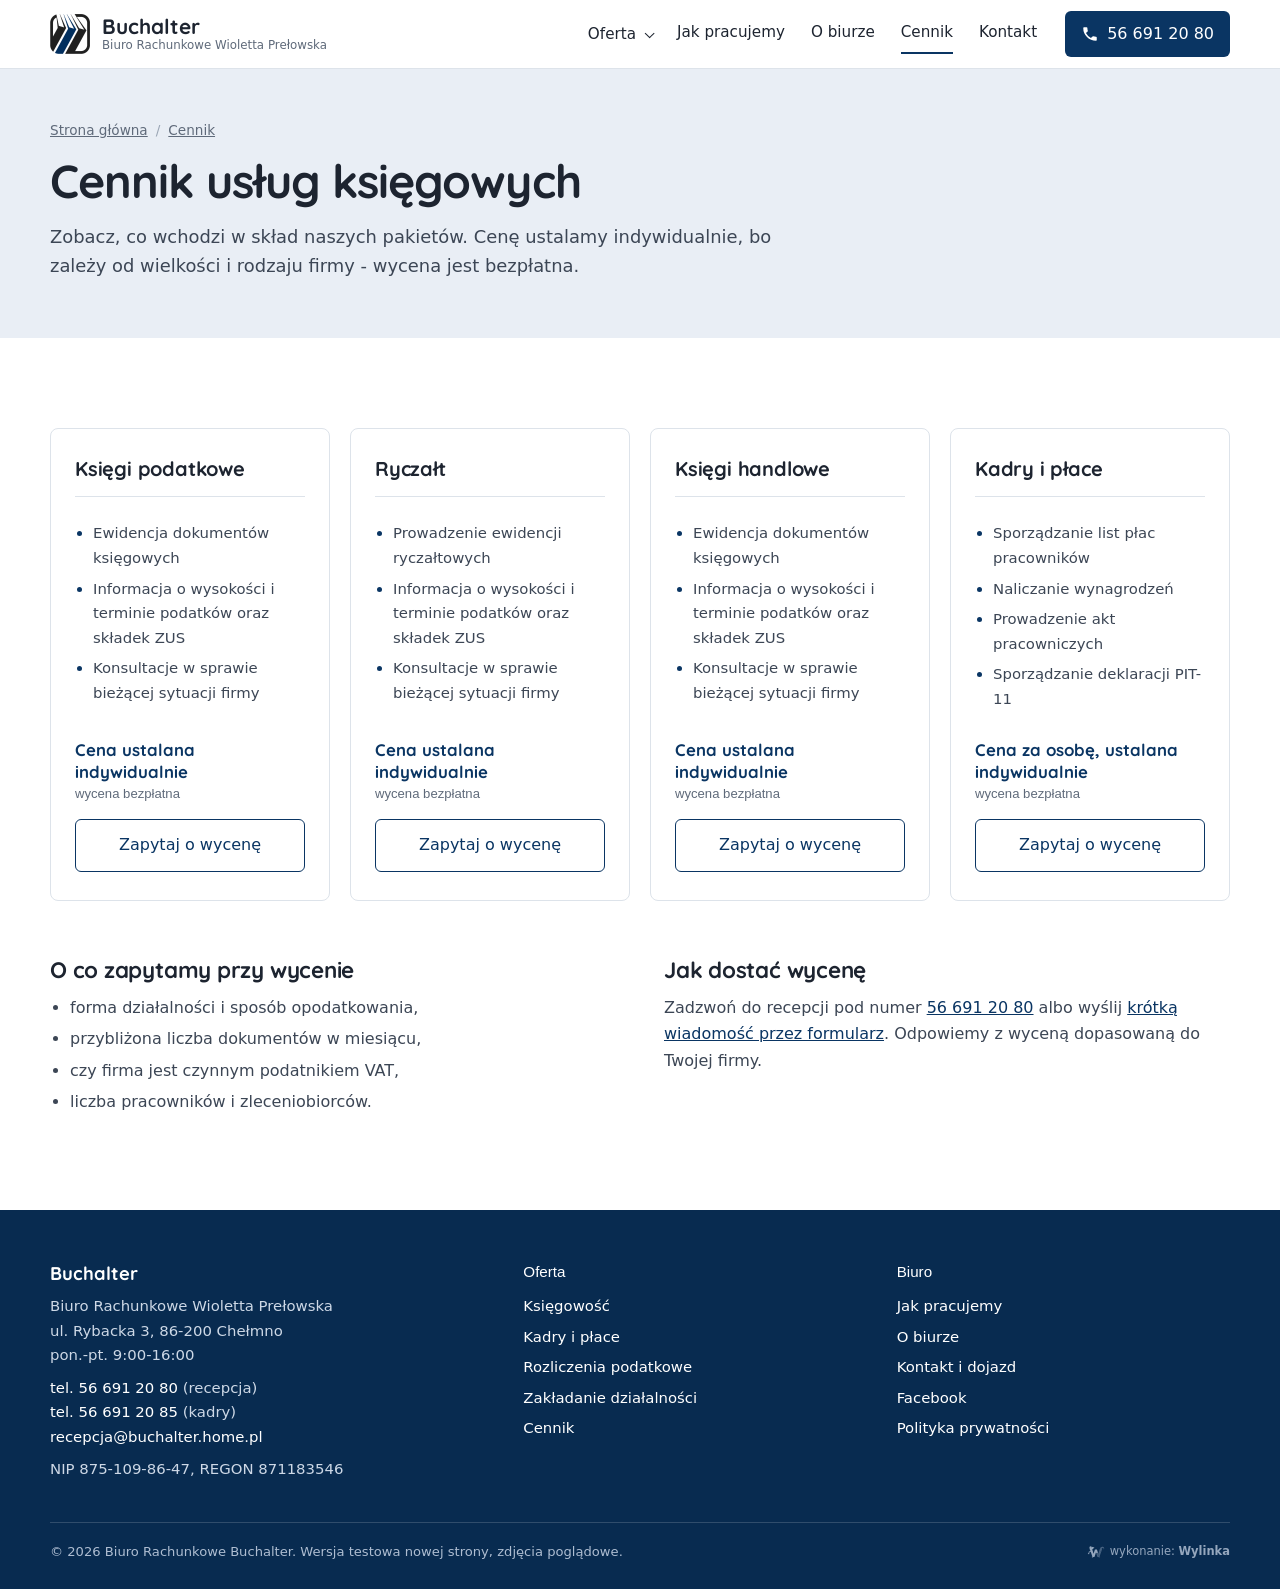
==== cennik/index.html @ 1e2aac25 "Wersja testowa strony Buchalter: 11 podstron, SEO lokalne, formularz-makieta, znak Wylinka; wizualiz" ====
<!doctype html>
<html lang="pl">
<head>
<meta charset="utf-8">
<meta name="viewport" content="width=device-width, initial-scale=1, viewport-fit=cover">
<meta name="robots" content="noindex, nofollow">
<title>Cennik biura rachunkowego Chełmno - pakiety | Buchalter</title>
<meta name="description" content="Cennik pakietów Biura Rachunkowego Buchalter w Chełmnie: księgi podatkowe, ryczałt, księgi handlowe, kadry i płace. Bezpłatna wycena: tel. 56 691 20 80.">
<link rel="canonical" href="https://buchalter.cloud/cennik/">
<meta name="theme-color" content="#0a3563">
<meta property="og:type" content="website">
<meta property="og:locale" content="pl_PL">
<meta property="og:site_name" content="Biuro Rachunkowe Buchalter">
<meta property="og:title" content="Cennik biura rachunkowego Chełmno - pakiety | Buchalter">
<meta property="og:description" content="Cennik pakietów Biura Rachunkowego Buchalter w Chełmnie: księgi podatkowe, ryczałt, księgi handlowe, kadry i płace. Bezpłatna wycena: tel. 56 691 20 80.">
<meta property="og:url" content="https://buchalter.cloud/cennik/">
<meta property="og:image" content="https://buchalter.cloud/assets/img/og-buchalter.jpg">
<meta name="geo.region" content="PL-KP">
<meta name="geo.placename" content="Chełmno">
<link rel="icon" href="../assets/img/favicon.png">
<link rel="preload" as="font" type="font/woff2" href="../assets/fonts/quicksand.woff2" crossorigin>
<link rel="preload" as="font" type="font/woff2" href="../assets/fonts/poppins-400.woff2" crossorigin>
<link rel="stylesheet" href="../assets/css/style.css?v=1">
<script type="application/ld+json">{"@context":"https://schema.org","@type":"BreadcrumbList","itemListElement":[{"@type":"ListItem","position":1,"name":"Strona główna","item":"https://buchalter.cloud/"},{"@type":"ListItem","position":2,"name":"Cennik","item":"https://buchalter.cloud/cennik/"}]}</script>
</head>
<body>
<a class="skip" href="#tresc">Przejdź do treści</a>
<header class="top">
  <div class="wrap top-in">
    <a class="marka" href="../" aria-label="Buchalter - strona główna">
      <img src="../assets/img/logo.png" alt="" width="40" height="40">
      <span><b>Buchalter</b><small>Biuro Rachunkowe Wioletta Prełowska</small></span>
    </a>
    <nav class="menu" id="menu" aria-label="Menu główne"><div class="menu-grupa"><a href="../oferta/">Oferta</a><div class="podmenu"><a href="../oferta/ksiegowosc/">Księgowość</a><a href="../oferta/kadry-i-place/">Kadry i płace</a><a href="../oferta/podatki/">Rozliczenia podatkowe</a><a href="../oferta/zakladanie-dzialalnosci/">Zakładanie działalności</a></div></div><a href="../jak-pracujemy/">Jak pracujemy</a><a href="../o-biurze/">O biurze</a><a href="../cennik/" aria-current="page">Cennik</a><a href="../kontakt/">Kontakt</a><a class="menu-wycena" href="../kontakt/#formularz">Bezpłatna wycena</a></nav>
    <a class="tel-top" href="tel:+48566912080" aria-label="Zadzwoń do biura: 56 691 20 80"><svg viewBox="0 0 24 24" aria-hidden="true"><path d="M6.6 10.8a15.1 15.1 0 0 0 6.6 6.6l2.2-2.2a1 1 0 0 1 1-.25 11.4 11.4 0 0 0 3.6.57 1 1 0 0 1 1 1V20a1 1 0 0 1-1 1A17 17 0 0 1 3 4a1 1 0 0 1 1-1h3.5a1 1 0 0 1 1 1c0 1.25.2 2.45.57 3.57a1 1 0 0 1-.25 1z"/></svg><span>56 691 20 80</span></a>
    <button class="burger" id="burger" type="button" aria-label="Otwórz menu" aria-expanded="false" aria-controls="menu"><span></span><span></span><span></span></button>
  </div>
</header>
<main id="tresc">
<section class="glowa-strony">
  <div class="wrap">
    <nav class="okruszki" aria-label="Jesteś tutaj"><ol><li><a href="../">Strona główna</a></li><li><a href="../cennik/" aria-current="page">Cennik</a></li></ol></nav>
    <h1>Cennik usług księgowych</h1>
    <p class="lead">Zobacz, co wchodzi w skład naszych pakietów. Cenę ustalamy indywidualnie, bo zależy od wielkości i rodzaju firmy - wycena jest bezpłatna.</p>
  </div>
</section>
<section>
  <div class="wrap">
    <div class="pakiety">
      <article class="pakiet">
  <h2>Księgi podatkowe</h2>
  <ul><li>Ewidencja dokumentów księgowych</li><li>Informacja o wysokości i terminie podatków oraz składek ZUS</li><li>Konsultacje w sprawie bieżącej sytuacji firmy</li></ul>
  <p class="cena">Cena ustalana indywidualnie<small>wycena bezpłatna</small></p>
  <a class="btn-out" href="../kontakt/?temat=Księgi podatkowe#formularz">Zapytaj o wycenę</a>
</article>
      <article class="pakiet">
  <h2>Ryczałt</h2>
  <ul><li>Prowadzenie ewidencji ryczałtowych</li><li>Informacja o wysokości i terminie podatków oraz składek ZUS</li><li>Konsultacje w sprawie bieżącej sytuacji firmy</li></ul>
  <p class="cena">Cena ustalana indywidualnie<small>wycena bezpłatna</small></p>
  <a class="btn-out" href="../kontakt/?temat=Ryczałt#formularz">Zapytaj o wycenę</a>
</article>
      <article class="pakiet">
  <h2>Księgi handlowe</h2>
  <ul><li>Ewidencja dokumentów księgowych</li><li>Informacja o wysokości i terminie podatków oraz składek ZUS</li><li>Konsultacje w sprawie bieżącej sytuacji firmy</li></ul>
  <p class="cena">Cena ustalana indywidualnie<small>wycena bezpłatna</small></p>
  <a class="btn-out" href="../kontakt/?temat=Księgi handlowe#formularz">Zapytaj o wycenę</a>
</article>
      <article class="pakiet">
  <h2>Kadry i płace</h2>
  <ul><li>Sporządzanie list płac pracowników</li><li>Naliczanie wynagrodzeń</li><li>Prowadzenie akt pracowniczych</li><li>Sporządzanie deklaracji PIT-11</li></ul>
  <p class="cena">Cena za osobę, ustalana indywidualnie<small>wycena bezpłatna</small></p>
  <a class="btn-out" href="../kontakt/?temat=Kadry i płace#formularz">Zapytaj o wycenę</a>
</article>
    </div>
    <div class="pod-cennikiem">
      <div>
        <h2>O co zapytamy przy wycenie</h2>
        <ul>
          <li>forma działalności i sposób opodatkowania,</li>
          <li>przybliżona liczba dokumentów w miesiącu,</li>
          <li>czy firma jest czynnym podatnikiem VAT,</li>
          <li>liczba pracowników i zleceniobiorców.</li>
        </ul>
      </div>
      <div>
        <h2>Jak dostać wycenę</h2>
        <p>Zadzwoń do recepcji pod numer <a href="tel:+48566912080">56 691 20 80</a> albo wyślij <a href="../kontakt/#formularz">krótką wiadomość przez formularz</a>. Odpowiemy z wyceną dopasowaną do Twojej firmy.</p>
      </div>
    </div>
  </div>
</section>
</main>
<footer class="stopka">
  <div class="wrap stopka-in">
    <div>
      <b class="firma">Buchalter</b>
      <p>Biuro Rachunkowe Wioletta Prełowska<br>ul. Rybacka 3, 86-200 Chełmno<br>pon.-pt. 9:00-16:00</p>
      <p><a href="tel:+48566912080">tel. 56 691 20 80</a> (recepcja)<br><a href="tel:+48566912085">tel. 56 691 20 85</a> (kadry)<br><a href="mailto:recepcja@buchalter.home.pl">recepcja@buchalter.home.pl</a></p>
      <p>NIP 875-109-86-47, REGON 871183546</p>
    </div>
    <div>
      <h2>Oferta</h2>
      <ul><li><a href="../oferta/ksiegowosc/">Księgowość</a></li><li><a href="../oferta/kadry-i-place/">Kadry i płace</a></li><li><a href="../oferta/podatki/">Rozliczenia podatkowe</a></li><li><a href="../oferta/zakladanie-dzialalnosci/">Zakładanie działalności</a></li><li><a href="../cennik/">Cennik</a></li></ul>
    </div>
    <div>
      <h2>Biuro</h2>
      <ul><li><a href="../jak-pracujemy/">Jak pracujemy</a></li><li><a href="../o-biurze/">O biurze</a></li><li><a href="../kontakt/">Kontakt i dojazd</a></li><li><a href="https://www.facebook.com/profile.php?id=100063471177071" rel="noopener" target="_blank">Facebook</a></li><li><a href="../polityka-prywatnosci/">Polityka prywatności</a></li></ul>
    </div>
  </div>
  <div class="wrap stopka-dol">
    <span>&copy; 2026 Biuro Rachunkowe Buchalter. Wersja testowa nowej strony, zdjęcia poglądowe.</span>
    <a class="wylinka-badge" href="https://wylinka.pl/?utm_source=buchalter.cloud&amp;utm_medium=stopka&amp;utm_campaign=wykonanie" rel="noopener" title="Strona wykonana przez Wylinka"><svg viewBox="0 0 64 64" aria-hidden="true" focusable="false" fill="currentColor"><path d="M9.8 22.8l-1.2-7.9 2.2-3.7 15.5 4.6-.5 1.5-7.2 5.5 4.7 15.6 5-15.6 7 0 4.1 12.7-4.2-.9-2.6 1.8-.8-2.2-5.3 15.6-4.3 0 .4 .2-2.1 2.8-1.3-1.1 1.1-1.4-3.1 .2-.1-1.7 2.2-.1-5.7-16.5-4.8 .6-.8 3.1 0 .5-.3 .5 .8 2.2-1.6 .5-.4-1.3-.8 1.6-1.5-.8 .8-1.6-1.4 .6-.6-1.6 2.3-.8 .2-.4 1.3-4.8 5.9-.8-2.4-6.9zM15.2 13.7l-.1-.4-.4 .8-.1 .8 .1 1 .1 .4 .3 .7 .3-.9 .1-.7 0-.8z"/><path class="wy-pod" d="M37.1 49.8l-4.5-13.3 2.6-1.8 4.2 .9 .9 2.8 3-9.7 0-.5 .1-.8 3.2-8.4 .5-1 .6-1 .9-1.1 1.3-1 1.1-.7 1.4-.5 1.4-.3 .7 0 .9 0 1.2 .3 1.4 .6 .8 .5 .7 .7 .6 .7 .5 .9 .3 .9 .1 .9 0 .8-.2 .9-.5 .9-.5 .6-.7 .5-.7 .3-.1-.1 0-.1 .5-.5 .3-.7 .2-.5 0-.6-.1-.6-.3-.7-.4-.5-.4-.4-.5-.3-.6-.3-.7 0-.7 .1-.6 .1-.5 .4-.5 .5-.3 .5-.2 .7-.1 1.5-1.4 5.1-.8 3.3-.3 .7-.5 .7-6 17.5 1.9 .1-.1 1.7-3.1-.2 1.1 1.4-1.3 1.1-2.1-2.8 .4-.2z"/><path class="wy-old" d="M40.8 50l.4-.2-4.1 0-4.2-12.5 2.5-1.7 4.3 .9 .6 1.9 .6-1.6 0-.3 2.4-7.8 0-.5 .1-.8 3.2-8.4 .4-.8 .6-.9 .9-1.2 .9-.9 1.3-.8 1.4-.6 1.2-.3 1.4-.1 1.3 .1 .6 .2 .8 .3 1.1 .6 .9 .7 .7 .9 .5 .9 .3 .9 .1 1.1-.1 .9-.3 .9-.4 .7-.6 .7-.6 .4-.6 .2-.1-.1 0-.1 .5-.5 .3-.7 .2-.5 0-.5-.1-.6-.2-.6-.3-.5-.4-.5-.5-.3-.6-.3-.7-.1-.6 0-.6 .1-.6 .3-.6 .5-.3 .4-.2 .5-.1 .5-.1 1.5-1.4 5.1-.8 3.3-.3 .7-.5 .7-6 17.5 1.9 .1-.1 1.7-3.1-.2 1.1 1.4-1.3 1.1zM49.6 17.1l.6 1.7-1.5 1.9 .4 .4 1.8-2.1-.7-2.1zM48.1 28.3l.5 1.8-1.7 1.8 .4 .4 1.9-2-.6-2.2zM37.9 41.7l1.7-1.5-.4-.4-1.7 1.4zM42.6 38.7l-1.5 2.8 1.1 2-1.3 2.6 .5 .2 1.5-2.8-1.1-2 1.4-2.5z"/></svg><span>wykonanie: <b>Wylinka</b></span></a>
  </div>
</footer>
<div class="mob" id="mob" aria-hidden="true">
  <a class="mob-tel" href="tel:+48566912080" tabindex="-1">Zadzwoń</a>
  <a class="mob-cta" href="../kontakt/#formularz" tabindex="-1">Bezpłatna wycena</a>
</div>
<script src="../assets/js/site.js?v=1" defer></script>
</body>
</html>
---- assets/css/style.css ----
/* Buchalter - Biuro Rachunkowe Wioletta Prełowska, Chełmno. Wersja testowa strony. */
@font-face{font-family:Poppins;font-style:normal;font-weight:400;font-display:swap;src:url(../fonts/poppins-400-ext.woff2) format("woff2");unicode-range:U+0100-02BA,U+02BD-02C5,U+02C7-02CC,U+02CE-02D7,U+02DD-02FF,U+0304,U+0308,U+0329,U+1D00-1DBF,U+1E00-1E9F,U+1EF2-1EFF,U+2020,U+20A0-20AB,U+20AD-20C4,U+2113,U+2C60-2C7F,U+A720-A7FF}
@font-face{font-family:Poppins;font-style:normal;font-weight:400;font-display:swap;src:url(../fonts/poppins-400.woff2) format("woff2");unicode-range:U+0000-00FF,U+0131,U+0152-0153,U+02BB-02BC,U+02C6,U+02DA,U+02DC,U+0304,U+0308,U+0329,U+2000-206F,U+20AC,U+2122,U+2191,U+2193,U+2212,U+2215,U+FEFF,U+FFFD}
@font-face{font-family:Poppins;font-style:normal;font-weight:500;font-display:swap;src:url(../fonts/poppins-500-ext.woff2) format("woff2");unicode-range:U+0100-02BA,U+02BD-02C5,U+02C7-02CC,U+02CE-02D7,U+02DD-02FF,U+0304,U+0308,U+0329,U+1D00-1DBF,U+1E00-1E9F,U+1EF2-1EFF,U+2020,U+20A0-20AB,U+20AD-20C4,U+2113,U+2C60-2C7F,U+A720-A7FF}
@font-face{font-family:Poppins;font-style:normal;font-weight:500;font-display:swap;src:url(../fonts/poppins-500.woff2) format("woff2");unicode-range:U+0000-00FF,U+0131,U+0152-0153,U+02BB-02BC,U+02C6,U+02DA,U+02DC,U+0304,U+0308,U+0329,U+2000-206F,U+20AC,U+2122,U+2191,U+2193,U+2212,U+2215,U+FEFF,U+FFFD}
@font-face{font-family:Quicksand;font-style:normal;font-weight:600 700;font-display:swap;src:url(../fonts/quicksand-ext.woff2) format("woff2");unicode-range:U+0100-02BA,U+02BD-02C5,U+02C7-02CC,U+02CE-02D7,U+02DD-02FF,U+0304,U+0308,U+0329,U+1D00-1DBF,U+1E00-1E9F,U+1EF2-1EFF,U+2020,U+20A0-20AB,U+20AD-20C4,U+2113,U+2C60-2C7F,U+A720-A7FF}
@font-face{font-family:Quicksand;font-style:normal;font-weight:600 700;font-display:swap;src:url(../fonts/quicksand.woff2) format("woff2");unicode-range:U+0000-00FF,U+0131,U+0152-0153,U+02BB-02BC,U+02C6,U+02DA,U+02DC,U+0304,U+0308,U+0329,U+2000-206F,U+20AC,U+2122,U+2191,U+2193,U+2212,U+2215,U+FEFF,U+FFFD}

:root{
  --navy:#0a3563;
  --navy-2:#0d4483;
  --ink:#1d2430;
  --txt:#3c4655;
  --mut:#5f6a7a;
  --bg:#ffffff;
  --tlo:#f3f5f8;
  --tlo-n:#e9eef5;
  --linia:#dde3ea;
  --hdr:68px;
}
*{box-sizing:border-box}
html{scroll-behavior:smooth;scroll-padding-top:calc(var(--hdr) + 12px);-webkit-text-size-adjust:100%}
body{margin:0;background:var(--bg);color:var(--txt);font:400 1rem/1.65 Poppins,system-ui,-apple-system,"Segoe UI",sans-serif;overflow-x:hidden}
img{display:block;max-width:100%;height:auto}
a{color:var(--navy)}
h1,h2,h3{font-family:Quicksand,Poppins,sans-serif;color:var(--ink);font-weight:700;margin:0;letter-spacing:-.01em}
h2{font-size:clamp(1.6rem,1.2rem + 1.5vw,2.3rem);line-height:1.18}
h3{font-size:1.18rem;line-height:1.3}
p{margin:0}
.wrap{width:min(1180px,100% - 40px);margin-inline:auto}
section{padding:clamp(56px,7vw,100px) 0}
.skip{position:absolute;left:12px;top:-60px;z-index:100;background:var(--navy);color:#fff;padding:10px 16px;border-radius:6px;text-decoration:none}
.skip:focus{top:10px}
:focus-visible{outline:2px solid var(--navy);outline-offset:2px}

/* naglowek */
.top{position:sticky;top:0;z-index:50;background:rgba(255,255,255,.97);backdrop-filter:saturate(1.4) blur(8px);box-shadow:0 1px 0 var(--linia)}
.top-in{height:var(--hdr);display:flex;align-items:center;gap:28px}
.marka{display:flex;align-items:center;gap:12px;text-decoration:none;min-width:0;margin-right:auto}
.marka img{width:40px;height:40px;flex:none}
.marka span{display:flex;flex-direction:column;line-height:1.2;min-width:0}
.marka b{font:700 1.3rem/1.1 Quicksand,sans-serif;color:var(--ink)}
.marka small{font-size:.74rem;color:var(--mut);white-space:nowrap;overflow:hidden;text-overflow:ellipsis}
.menu{display:flex;align-items:center;gap:26px}
.menu a{color:var(--ink);text-decoration:none;font-weight:500;font-size:.95rem;white-space:nowrap;padding:6px 0;border-bottom:2px solid transparent}
.menu a:hover,.menu a[aria-current="page"]{border-color:var(--navy)}
.menu-grupa{position:relative}
.menu-grupa > a::after{content:"";display:inline-block;width:6px;height:6px;margin-left:8px;border-right:1.5px solid currentColor;border-bottom:1.5px solid currentColor;transform:rotate(45deg) translateY(-3px)}
.podmenu{position:absolute;top:100%;left:-18px;min-width:260px;background:#fff;border:1px solid var(--linia);border-radius:8px;box-shadow:0 14px 30px rgba(10,30,60,.1);padding:8px 0;opacity:0;visibility:hidden;transform:translateY(6px);transition:.15s}
.menu-grupa:hover .podmenu,.menu-grupa:focus-within .podmenu{opacity:1;visibility:visible;transform:none}
.podmenu a{display:block;padding:10px 18px;border:0;font-size:.93rem}
.podmenu a:hover,.podmenu a[aria-current="page"]{background:var(--tlo);border:0}
.tel-top{display:flex;align-items:center;gap:8px;text-decoration:none;font-weight:500;color:#fff;background:var(--navy);padding:10px 16px;border-radius:6px;white-space:nowrap}
.tel-top svg{width:18px;height:18px;fill:currentColor;flex:none}
.tel-top:hover{background:var(--navy-2)}
.burger{display:none;width:44px;height:44px;border:0;background:none;padding:10px;cursor:pointer;flex:none}
.burger span{display:block;height:2px;background:var(--ink);margin:6px 0;transition:transform .2s,opacity .2s}
.burger[aria-expanded="true"] span:nth-child(1){transform:translateY(8px) rotate(45deg)}
.burger[aria-expanded="true"] span:nth-child(2){opacity:0}
.burger[aria-expanded="true"] span:nth-child(3){transform:translateY(-8px) rotate(-45deg)}

/* przyciski */
.btn{display:inline-flex;align-items:center;justify-content:center;background:var(--navy);color:#fff;text-decoration:none;font:500 1rem/1.2 Poppins,sans-serif;padding:16px 26px;border-radius:6px;border:0;cursor:pointer;text-align:center}
.btn:hover{background:var(--navy-2)}
.btn-jasny{background:#fff;color:var(--navy)}
.btn-jasny:hover{background:#e6edf6}
.btn-out{display:inline-block;text-align:center;text-decoration:none;font-weight:500;color:var(--navy);border:1.5px solid var(--navy);border-radius:6px;padding:12px 18px}
.btn-out:hover{background:var(--navy);color:#fff}
.link-strz{font-weight:500;text-decoration:none;color:var(--navy);display:inline-flex;align-items:center;gap:8px}
.link-strz::after{content:"";width:7px;height:7px;border-right:2px solid currentColor;border-top:2px solid currentColor;transform:rotate(45deg)}
.link-strz.dol::after{border-top:0;border-bottom:2px solid currentColor;transform:rotate(45deg) translateY(-3px)}
.link-strz:hover{text-decoration:underline}

/* hero (strona glowna) */
.hero{position:relative;padding:0;background:var(--tlo-n);min-height:calc(100svh - var(--hdr));display:flex;align-items:center;overflow:hidden}
.hero-foto{position:absolute;top:0;right:0;bottom:0;width:52%;margin:0}
.hero-foto img{width:100%;height:100%;object-fit:cover;object-position:30% 50%}
.hero-foto::after{content:"";position:absolute;inset:0;background:linear-gradient(90deg,var(--tlo-n) 0%,rgba(233,238,245,0) 28%)}
.hero-in{position:relative;width:100%}
.hero-txt{padding:48px 0}
.hero-txt > *{max-width:540px}
.adres{color:var(--mut);font-size:.95rem;margin-bottom:18px}
h1{font-size:clamp(2.1rem,1.3rem + 2.6vw,3.35rem);line-height:1.12;letter-spacing:-.02em}
.lead{font-size:1.12rem;margin-top:20px;color:var(--txt);max-width:520px}
.hero-cta{display:flex;align-items:center;gap:26px;margin-top:32px;flex-wrap:wrap}

/* sekcje strony glownej */
.dlaczego h2{max-width:640px}
.trzy{display:grid;grid-template-columns:repeat(3,minmax(0,1fr));gap:48px;margin-top:44px;border-top:1px solid var(--linia);padding-top:36px}
.trzy h3{margin-bottom:12px;color:var(--navy)}
.trzy p{font-size:.97rem}
.szare{background:var(--tlo)}
.niebieskie{background:var(--tlo-n)}
.sek-glowa{display:grid;grid-template-columns:minmax(0,1fr) minmax(0,1.1fr);gap:48px;align-items:end;margin-bottom:44px}
.sek-glowa p{font-size:1.02rem}
.uslugi{display:grid;grid-template-columns:repeat(3,minmax(0,1fr));gap:0 48px}
.uslugi article{padding:30px 0 34px;border-top:1px solid var(--linia);display:flex;flex-direction:column}
.uslugi h3{margin-bottom:10px}
.uslugi h3 a{color:var(--ink);text-decoration:none}
.uslugi h3 a:hover{color:var(--navy);text-decoration:underline}
.uslugi p,.uslugi li{font-size:.95rem}
.uslugi p{flex:1}
.uslugi ul{margin:0;padding-left:18px;flex:1}
.uslugi li{margin:3px 0}
.uslugi li::marker{color:var(--navy)}
.uslugi .link-strz{margin-top:14px;font-size:.93rem}
.dwie{display:grid;grid-template-columns:minmax(0,1fr) minmax(0,1fr);gap:64px;align-items:center}
.foto{margin:0;border-radius:8px;overflow:hidden;aspect-ratio:4/3.3;background:var(--tlo-n)}
.foto img{width:100%;height:100%;object-fit:cover}
.lead2{font-size:1.08rem;margin-top:16px}
.punkty{list-style:none;margin:28px 0 0;padding:0}
.punkty li{padding:16px 0;border-top:1px solid var(--linia)}
.punkty li:last-child{border-bottom:1px solid var(--linia)}
.punkty b{color:var(--ink);font-weight:500}
.po-liscie{margin-top:26px}
.ob-glowa img{width:72px;height:72px;margin-bottom:22px}
.ob-glowa p{font-size:1.1rem;margin-top:14px;max-width:460px}
.ob-tekst p+p{margin-top:14px}
.ob-tekst .btn-out{margin-top:26px}
.pasek-cennik{display:flex;align-items:center;justify-content:space-between;gap:24px 48px;flex-wrap:wrap}
.pasek-cennik h2{margin-bottom:10px}
.pasek-cennik p{max-width:640px}
.kontakt-pas{background:var(--navy);color:#dfe7f2}
.kontakt-pas h2{color:#fff}
.kontakt-pas-in{display:grid;grid-template-columns:minmax(0,1.1fr) minmax(0,1fr);gap:48px;align-items:center}
.kontakt-pas p{margin-top:14px;font-size:1.05rem}
.kontakt-pas dl{margin:0;display:grid;gap:18px}
.kontakt-pas dt{color:#b9c7da;font-size:.88rem}
.kontakt-pas dd{margin:2px 0 0;font-size:1.1rem;color:#fff}
.kontakt-pas a{color:#fff;text-decoration:none}
.kontakt-pas a:hover{text-decoration:underline}
.kontakt-pas .btn{margin-top:28px}

/* podstrony */
.glowa-strony{background:var(--tlo-n);padding:clamp(28px,4vw,56px) 0 clamp(32px,4.5vw,60px)}
.okruszki{font-size:.85rem;color:var(--mut);margin-bottom:14px}
.okruszki ol{list-style:none;margin:0;padding:0;display:flex;flex-wrap:wrap;gap:4px 8px}
.okruszki li+li::before{content:"/";margin-right:8px;color:#9aa5b4}
.okruszki a{color:var(--mut)}
.glowa-strony h1{font-size:clamp(1.9rem,1.3rem + 2vw,2.9rem);max-width:860px}
.glowa-strony .lead{max-width:760px;margin-top:14px}
.uklad{display:grid;grid-template-columns:minmax(0,1fr) 340px;gap:64px;align-items:start}
.tresc > * + *{margin-top:16px}
.tresc h2{font-size:clamp(1.4rem,1.15rem + .9vw,1.8rem);margin-top:44px}
.tresc h2:first-child{margin-top:0}
.tresc h3{margin-top:28px}
.tresc ul{padding-left:20px}
.tresc li{margin:6px 0}
.tresc li::marker{color:var(--navy)}
.tresc .foto{margin-top:28px;aspect-ratio:16/9}
.ramka{background:var(--tlo);padding:18px 22px;border-radius:6px}
.boczna{position:sticky;top:calc(var(--hdr) + 24px);background:var(--tlo);border:1px solid var(--linia);border-radius:8px;padding:28px 26px}
.boczna h2{font-size:1.3rem}
.boczna p{margin-top:10px;font-size:.95rem}
.boczna .btn{width:100%;margin-top:20px}
.boczna .tel-duzy{display:block;margin-top:16px;font:700 1.35rem/1.2 Quicksand,sans-serif;color:var(--ink);text-decoration:none}
.boczna .tel-duzy:hover{color:var(--navy)}
.boczna small{display:block;color:var(--mut);font-size:.85rem;margin-top:4px}
.inne{border-top:1px solid var(--linia)}
.inne h2{font-size:1.4rem;margin-bottom:22px}
.inne ul{list-style:none;margin:0;padding:0;display:grid;grid-template-columns:repeat(auto-fit,minmax(min(240px,100%),1fr));gap:12px 32px}
.inne a{display:flex;justify-content:space-between;align-items:center;gap:12px;padding:14px 0;border-bottom:1px solid var(--linia);text-decoration:none;color:var(--ink);font-weight:500}
.inne a::after{content:"";width:7px;height:7px;border-right:2px solid var(--navy);border-top:2px solid var(--navy);transform:rotate(45deg);flex:none}
.inne a:hover{color:var(--navy)}

/* o biurze */
.sciezka{list-style:none;margin:0;padding:0}
.sciezka li{display:grid;grid-template-columns:130px minmax(0,1fr);gap:20px;padding:18px 0;border-top:1px solid #cfd8e3}
.sciezka li:first-child{border-top:0;padding-top:4px}
.sciezka span{font:700 1.05rem/1.5 Quicksand,sans-serif;color:var(--navy)}

/* cennik */
.pakiety{display:grid;grid-template-columns:repeat(4,minmax(0,1fr));gap:20px}
.pakiet{display:flex;flex-direction:column;border:1px solid var(--linia);border-radius:8px;padding:28px 24px;background:#fff}
.pakiet h2{font-size:1.25rem;padding-bottom:16px;border-bottom:1px solid var(--linia)}
.pakiet ul{margin:18px 0 22px;padding-left:18px;font-size:.93rem;flex:1}
.pakiet li{margin:6px 0}
.pakiet li::marker{color:var(--navy)}
.cena{font:700 1.05rem/1.3 Quicksand,sans-serif;color:var(--navy);margin-bottom:16px}
.cena small{display:block;font:400 .82rem/1.4 Poppins,sans-serif;color:var(--mut);margin-top:2px}
.pakiet .btn-out{display:block}
.pod-cennikiem{display:grid;grid-template-columns:minmax(0,1fr) minmax(0,1fr);gap:48px;margin-top:56px}
.pod-cennikiem h2{font-size:1.4rem;margin-bottom:12px}
.pod-cennikiem ul{margin:0;padding-left:20px}
.pod-cennikiem li{margin:5px 0}

/* kontakt */
.kontakt-in{display:grid;grid-template-columns:minmax(0,1fr) minmax(0,.9fr);gap:64px;align-items:start}
.dane{margin:0;display:grid;grid-template-columns:repeat(auto-fit,minmax(min(230px,100%),1fr));gap:24px}
.dane dt{font-weight:500;color:var(--ink);margin-bottom:6px}
.dane dd{margin:0;font-size:.95rem;overflow-wrap:break-word}
.dane a{text-decoration:none}
.dane a:hover{text-decoration:underline}
.mapa{margin-top:32px;border-radius:8px;overflow:hidden;border:1px solid var(--linia);height:300px;background:var(--tlo-n);position:relative}
.mapa iframe{width:100%;height:100%;border:0;display:block}
.mapa-zaslona{position:absolute;inset:0;display:flex;flex-direction:column;align-items:center;justify-content:center;gap:12px;text-align:center;padding:24px;background:repeating-linear-gradient(0deg,transparent 0 39px,#dbe3ee 39px 40px),repeating-linear-gradient(90deg,transparent 0 39px,#dbe3ee 39px 40px),var(--tlo-n)}
.mapa-zaslona p{font-size:.88rem;color:var(--mut);max-width:360px}
.mapa-zaslona b{display:block;color:var(--ink);font-size:1.05rem}
.formularz{background:#fff;border:1px solid var(--linia);border-radius:8px;padding:32px;display:grid;gap:16px}
.formularz h2{font-size:1.4rem;margin-bottom:4px}
.formularz label{display:grid;gap:6px;font-size:.9rem;font-weight:500;color:var(--ink)}
.formularz input,.formularz select,.formularz textarea{font:400 16px/1.4 Poppins,sans-serif;color:var(--ink);border:1px solid #b8c2cf;border-radius:6px;padding:12px 14px;background:#fff;width:100%;min-width:0}
.formularz textarea{resize:vertical}
.formularz input:focus,.formularz select:focus,.formularz textarea:focus{outline:2px solid var(--navy);outline-offset:1px;border-color:var(--navy)}
.formularz .btn{width:100%;margin-top:4px}
.pulapka{position:absolute;left:-9999px;width:1px;height:1px;overflow:hidden}
.uwaga{font-size:.82rem;color:var(--mut)}
.uwaga a{color:var(--mut)}
.wynik{font-size:.92rem;padding:12px 14px;border-radius:6px;background:#e7f1ea;color:#1d5130}
.wynik.blad{background:#fbeceb;color:#8f2218}
.pole-blad{border-color:#a1261b!important}
.test-uw{font-size:.8rem;color:var(--mut);border-top:1px dashed var(--linia);padding-top:12px}

/* stopka */
.stopka{background:#082b50;color:#cdd8e6;padding:52px 0 26px;font-size:.93rem}
.stopka-in{display:grid;grid-template-columns:minmax(0,1.3fr) repeat(2,minmax(0,1fr));gap:40px}
.stopka b.firma{display:block;color:#fff;font:700 1.15rem/1.3 Quicksand,sans-serif;margin-bottom:8px}
.stopka h2{font:600 .95rem/1.3 Poppins,sans-serif;color:#fff;margin-bottom:12px;letter-spacing:0}
.stopka ul{list-style:none;margin:0;padding:0}
.stopka li{margin:6px 0}
.stopka a{color:#fff;text-decoration:none}
.stopka a:hover{text-decoration:underline}
.stopka p+p{margin-top:8px}
.stopka-dol{display:flex;justify-content:space-between;align-items:center;flex-wrap:wrap;gap:12px 28px;margin-top:40px;padding-top:18px;border-top:1px solid rgba(255,255,255,.16);font-size:.82rem;color:#aebdd1}
.stopka-dol a{color:#aebdd1}

/* znak wykonawcy */
.wylinka-badge{display:inline-flex;align-items:center;gap:.4em;color:inherit;text-decoration:none;font-size:.875em;line-height:1;opacity:.85}
.wylinka-badge:hover,.wylinka-badge:focus-visible{opacity:1}
.wylinka-badge:focus-visible{outline:2px solid currentColor;outline-offset:3px;border-radius:2px}
.wylinka-badge svg{width:18px;height:18px;flex:none;overflow:visible}
.wylinka-badge b{font-weight:600}
.wylinka-badge .wy-old{opacity:.45;transform-origin:40px 30px;transition:transform .32s cubic-bezier(.3,.7,.4,1),opacity .32s ease-out}
.wylinka-badge .wy-pod{opacity:0;transition:opacity .2s ease-out .08s}
.wylinka-badge:hover .wy-old,.wylinka-badge:focus-visible .wy-old{transform:translate(9px,7px) rotate(9deg);opacity:0}
.wylinka-badge:hover .wy-pod,.wylinka-badge:focus-visible .wy-pod{opacity:1}
@media (prefers-reduced-motion:reduce){.wylinka-badge .wy-old,.wylinka-badge .wy-pod{transition:none}.wylinka-badge:hover .wy-old,.wylinka-badge:focus-visible .wy-old{transform:none;opacity:.45}.wylinka-badge:hover .wy-pod,.wylinka-badge:focus-visible .wy-pod{opacity:0}}

/* dolny pasek tel */
.mob{display:none}

@media (max-width:1180px){
  .menu{gap:20px}
  .marka small{display:none}
}
@media (max-width:1100px){
  .pakiety{grid-template-columns:repeat(2,minmax(0,1fr))}
  .uslugi{grid-template-columns:repeat(2,minmax(0,1fr))}
  .uklad{grid-template-columns:minmax(0,1fr) 300px;gap:48px}
}
@media (max-height:820px) and (min-width:761px){
  .hero h1{font-size:clamp(2rem,1.3rem + 2vw,2.8rem)}
  .hero .lead{margin-top:16px;font-size:1.05rem}
  .hero-cta{margin-top:26px}
}

@media (max-width:960px){
  .menu{position:fixed;top:var(--hdr);left:0;right:0;flex-direction:column;align-items:stretch;gap:0;background:#fff;padding:6px 20px 20px;border-bottom:1px solid var(--linia);box-shadow:0 12px 24px rgba(10,30,60,.08);transform:translateY(-8px);opacity:0;visibility:hidden;transition:.2s;max-height:calc(100svh - var(--hdr));overflow-y:auto}
  .menu.otwarte{transform:none;opacity:1;visibility:visible}
  .menu a{padding:13px 0;border-bottom:1px solid var(--linia);font-size:1.05rem}
  .menu a:hover,.menu a[aria-current="page"]{border-color:var(--linia);color:var(--navy)}
  .menu > a:last-child{border-bottom:0}
  .menu-grupa > a::after{display:none}
  .podmenu{position:static;opacity:1;visibility:visible;transform:none;box-shadow:none;border:0;border-radius:0;padding:0;min-width:0}
  .podmenu a{padding:11px 0 11px 18px;font-size:.98rem;border-bottom:1px solid var(--linia);color:var(--txt)}
  .podmenu a:hover,.podmenu a[aria-current="page"]{background:none;border-bottom:1px solid var(--linia)}
  .burger{display:block}
  .tel-top span{display:none}
  .tel-top{padding:0;width:44px;height:44px;justify-content:center;border-radius:50%}
  .top-in{gap:8px}
  .marka small{display:block}
  .trzy{grid-template-columns:minmax(0,1fr);gap:28px}
  .sek-glowa,.dwie,.kontakt-in,.kontakt-pas-in,.uklad,.pod-cennikiem{grid-template-columns:minmax(0,1fr);gap:28px}
  .sek-glowa{margin-bottom:28px}
  .foto{aspect-ratio:16/10}
  .dwie{gap:36px}
  .boczna{position:static}
  .stopka-in{grid-template-columns:minmax(0,1fr) minmax(0,1fr)}
  .stopka-in > div:first-child{grid-column:1/-1}
}

@media (max-width:760px){
  :root{--hdr:60px}
  body{font-size:15.5px}
  .wrap{width:min(1180px,100% - 32px)}
  .marka img{width:34px;height:34px}
  .marka b{font-size:1.15rem}
  .marka small{font-size:.68rem}
  .hero{flex-direction:column;align-items:stretch;justify-content:flex-start}
  .hero-foto{position:relative;inset:auto;width:100%;align-self:stretch;flex:1 1 0;min-height:min(50vw,24svh);max-height:46svh}
  .hero-foto img{position:absolute;inset:0;object-position:35% 60%}
  .hero-foto::after{background:linear-gradient(180deg,rgba(233,238,245,0) 55%,var(--tlo-n) 100%)}
  .hero-in{flex:0 0 auto}
  .hero-txt{padding:4px 0 clamp(20px,4svh,36px)}
  .adres{font-size:.85rem;margin-bottom:clamp(6px,1.4svh,12px)}
  .hero h1{font-size:clamp(1.55rem,4.3svh,2.1rem);line-height:1.15}
  .hero .lead{font-size:clamp(.94rem,2.5svh,1.05rem);margin-top:clamp(8px,1.6svh,14px);line-height:1.55}
  .hero-cta{margin-top:clamp(14px,2.6svh,24px);gap:20px}
  .btn{padding:15px 22px}
  .glowa-strony h1{font-size:clamp(1.6rem,1.2rem + 2.4vw,2.1rem)}
  .glowa-strony .lead{font-size:1rem}
  .uslugi{grid-template-columns:minmax(0,1fr)}
  .uslugi article{padding:22px 0 24px}
  .pakiety{grid-template-columns:minmax(0,1fr);gap:16px}
  .sciezka li{grid-template-columns:minmax(0,1fr);gap:4px;padding:14px 0}
  .dane{grid-template-columns:minmax(0,1fr);gap:18px}
  .mapa{height:250px}
  .formularz{padding:24px 18px}
  .stopka-in{grid-template-columns:minmax(0,1fr);gap:28px}
  .stopka{padding-bottom:96px}
  .mob{display:flex;position:fixed;left:0;right:0;bottom:0;z-index:60;gap:10px;padding:10px 16px calc(10px + env(safe-area-inset-bottom));background:rgba(255,255,255,.97);border-top:1px solid var(--linia);transform:translateY(110%);transition:transform .25s}
  .mob.widac{transform:none}
  .mob a{flex:1;text-align:center;text-decoration:none;font-weight:500;padding:13px 10px;border-radius:6px}
  .mob-tel{border:1.5px solid var(--navy);color:var(--navy)}
  .mob-cta{background:var(--navy);color:#fff}
}
@media (max-width:380px){
  .marka small{display:none}
}
@media (prefers-reduced-motion:reduce){html{scroll-behavior:auto}*{transition:none!important}}
@media print{.top,.mob,.stopka,.boczna,.formularz{display:none}}
.uslugi h2.h3{font-size:1.18rem;line-height:1.3;margin-bottom:10px}
.uslugi h2.h3 a{color:var(--ink);text-decoration:none}
.uslugi h2.h3 a:hover{color:var(--navy);text-decoration:underline}
.kontakt-pas .btn-jasny{color:var(--navy)}
.kontakt-pas .btn-jasny:hover{text-decoration:none}
@media (min-width:1600px){
  html{font-size:17px}
  .wrap{width:min(1320px,100% - 80px)}
  .uklad{grid-template-columns:minmax(0,1fr) 380px}
}
@media (min-width:1900px){
  html{font-size:18px}
  .wrap{width:min(1440px,100% - 96px)}
  .hero-txt > *{max-width:600px}
}
.stopka h2{font-weight:500}
.menu-wycena{display:none}
@media (max-width:960px){
  .menu-grupa > a{display:block}
  .menu .menu-wycena{display:block;margin-top:16px;text-align:center;background:var(--navy);color:#fff;border-radius:6px;border:0;padding:14px}
  .menu .menu-wycena:hover{color:#fff;background:var(--navy-2)}
}
.faq details{border-top:1px solid var(--linia)}
.faq details:last-child{border-bottom:1px solid var(--linia)}
.faq summary{cursor:pointer;list-style:none;padding:18px 36px 18px 0;position:relative;font:600 1.05rem/1.4 Quicksand,Poppins,sans-serif;color:var(--ink)}
.faq summary::-webkit-details-marker{display:none}
.faq summary::after{content:"";position:absolute;right:6px;top:50%;width:9px;height:9px;border-right:2px solid var(--navy);border-bottom:2px solid var(--navy);transform:translateY(-70%) rotate(45deg);transition:transform .2s}
.faq details[open] summary::after{transform:translateY(-30%) rotate(-135deg)}
.faq details p{padding:0 0 18px;font-size:.97rem}
.faq summary:hover{color:var(--navy)}
button.btn-out{font:500 .95rem/1.2 Poppins,sans-serif;background:#fff;cursor:pointer}
button.btn-out:hover{background:var(--navy)}
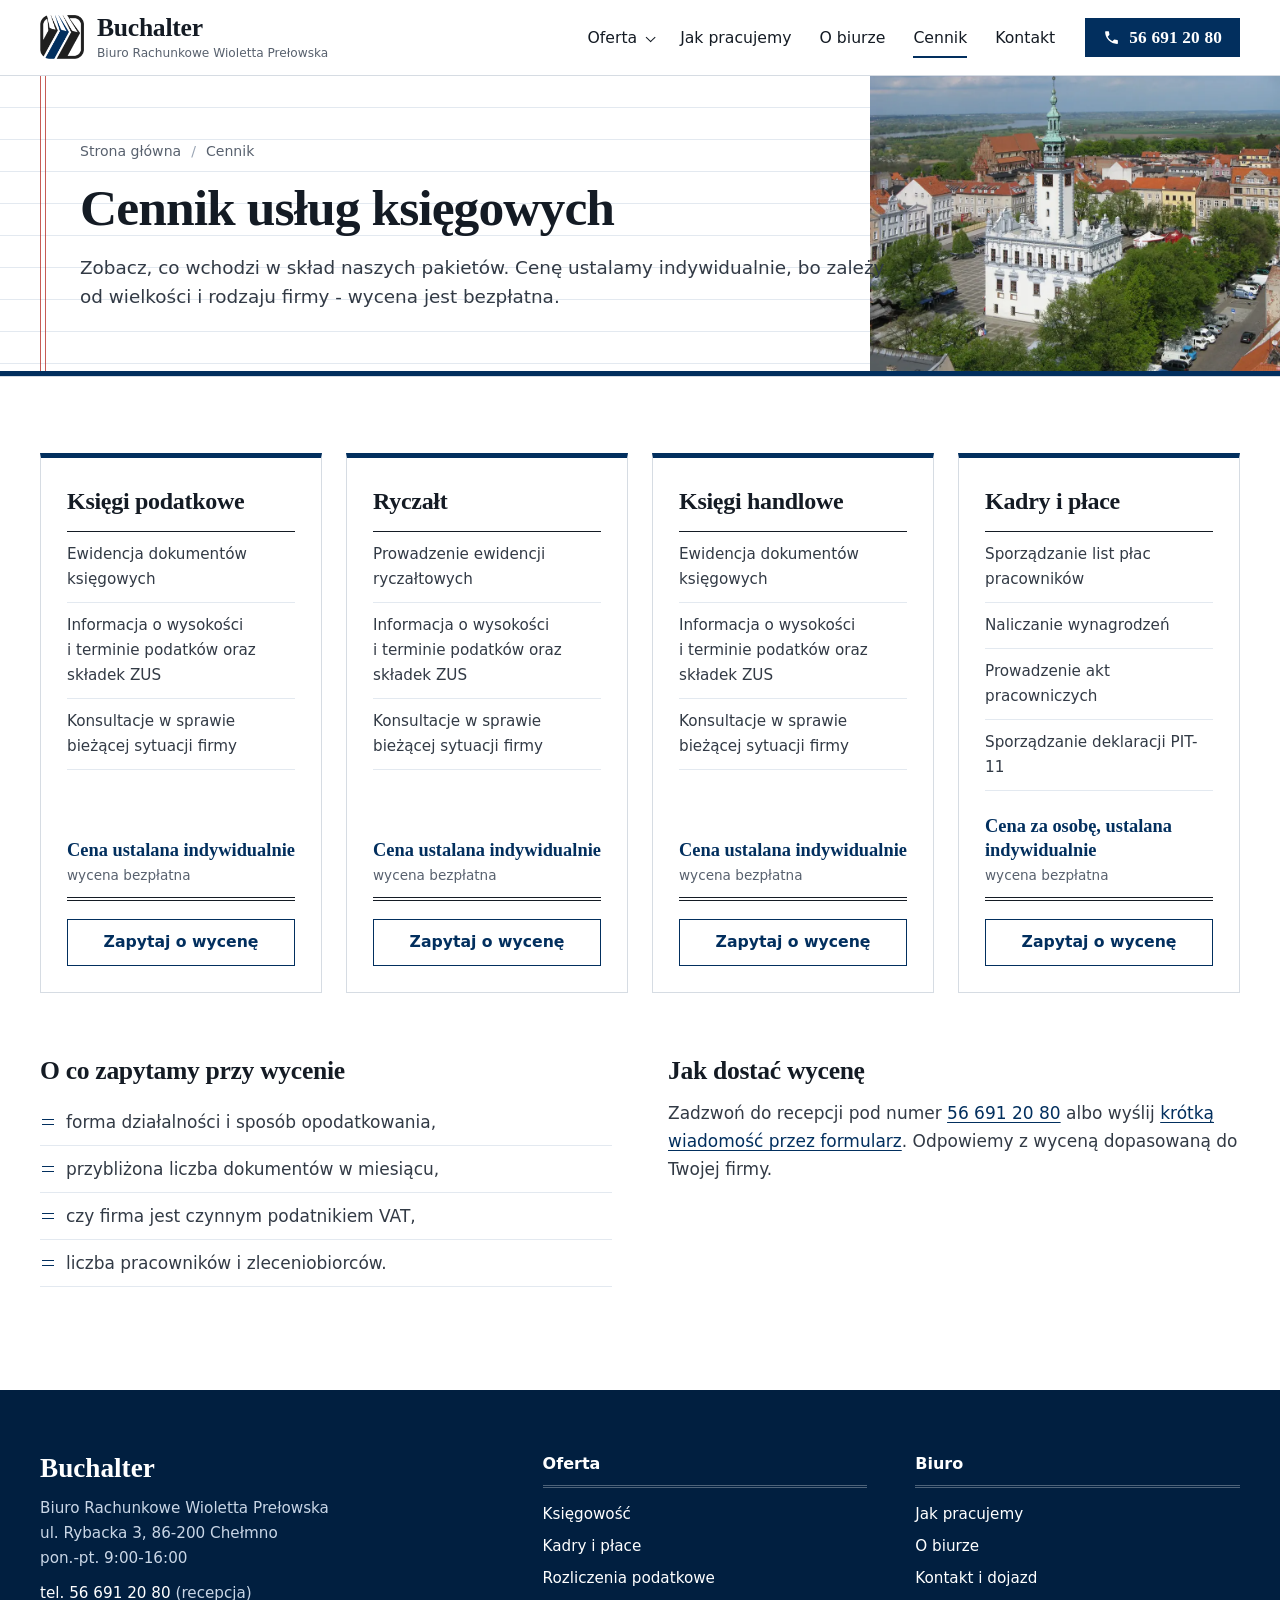
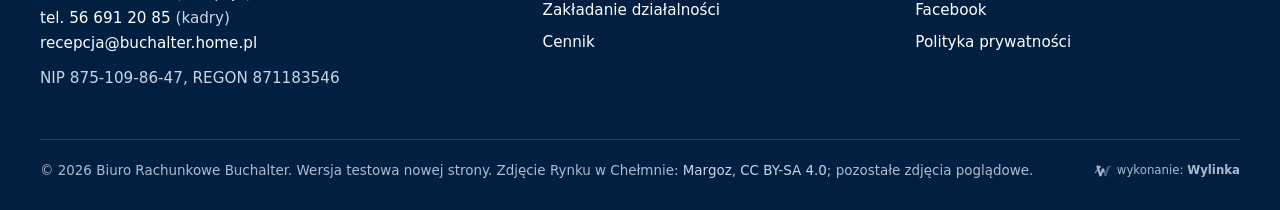
==== commit 3735cd7b: "Nowa szata graficzna: motyw księgi rachunkowej, Source Serif 4 + IBM Plex Sans, hero ze zdjęciem Ryn" ====
--- a/cennik/index.html
+++ b/cennik/index.html
@@ -18,12 +18,13 @@
 <meta name="geo.region" content="PL-KP">
 <meta name="geo.placename" content="Chełmno">
 <link rel="icon" href="../assets/img/favicon.png">
-<link rel="preload" as="font" type="font/woff2" href="../assets/fonts/quicksand.woff2" crossorigin>
-<link rel="preload" as="font" type="font/woff2" href="../assets/fonts/poppins-400.woff2" crossorigin>
-<link rel="stylesheet" href="../assets/css/style.css?v=1">
+<link rel="preload" as="font" type="font/woff2" href="../assets/fonts/sourceserif4-n-latin.woff2" crossorigin>
+<link rel="preload" as="font" type="font/woff2" href="../assets/fonts/ibmplexsans-n-latin.woff2" crossorigin>
+<link rel="stylesheet" href="../assets/css/style.css?v=2">
+
 <script type="application/ld+json">{"@context":"https://schema.org","@type":"BreadcrumbList","itemListElement":[{"@type":"ListItem","position":1,"name":"Strona główna","item":"https://buchalter.cloud/"},{"@type":"ListItem","position":2,"name":"Cennik","item":"https://buchalter.cloud/cennik/"}]}</script>
 </head>
-<body>
+<body class="pod">
 <a class="skip" href="#tresc">Przejdź do treści</a>
 <header class="top">
   <div class="wrap top-in">
@@ -31,7 +32,7 @@
       <img src="../assets/img/logo.png" alt="" width="40" height="40">
       <span><b>Buchalter</b><small>Biuro Rachunkowe Wioletta Prełowska</small></span>
     </a>
-    <nav class="menu" id="menu" aria-label="Menu główne"><div class="menu-grupa"><a href="../oferta/">Oferta</a><div class="podmenu"><a href="../oferta/ksiegowosc/">Księgowość</a><a href="../oferta/kadry-i-place/">Kadry i płace</a><a href="../oferta/podatki/">Rozliczenia podatkowe</a><a href="../oferta/zakladanie-dzialalnosci/">Zakładanie działalności</a></div></div><a href="../jak-pracujemy/">Jak pracujemy</a><a href="../o-biurze/">O biurze</a><a href="../cennik/" aria-current="page">Cennik</a><a href="../kontakt/">Kontakt</a><a class="menu-wycena" href="../kontakt/#formularz">Bezpłatna wycena</a></nav>
+    <nav class="menu" id="menu" aria-label="Menu główne"><div class="menu-grupa"><a href="../oferta/">Oferta</a><div class="podmenu"><a href="../oferta/ksiegowosc/">Księgowość</a><a href="../oferta/kadry-i-place/">Kadry i&nbsp;płace</a><a href="../oferta/podatki/">Rozliczenia podatkowe</a><a href="../oferta/zakladanie-dzialalnosci/">Zakładanie działalności</a></div></div><a href="../jak-pracujemy/">Jak pracujemy</a><a href="../o-biurze/">O&nbsp;biurze</a><a href="../cennik/" aria-current="page">Cennik</a><a href="../kontakt/">Kontakt</a><a class="menu-wycena" href="../kontakt/#formularz">Bezpłatna wycena</a></nav>
     <a class="tel-top" href="tel:+48566912080" aria-label="Zadzwoń do biura: 56 691 20 80"><svg viewBox="0 0 24 24" aria-hidden="true"><path d="M6.6 10.8a15.1 15.1 0 0 0 6.6 6.6l2.2-2.2a1 1 0 0 1 1-.25 11.4 11.4 0 0 0 3.6.57 1 1 0 0 1 1 1V20a1 1 0 0 1-1 1A17 17 0 0 1 3 4a1 1 0 0 1 1-1h3.5a1 1 0 0 1 1 1c0 1.25.2 2.45.57 3.57a1 1 0 0 1-.25 1z"/></svg><span>56 691 20 80</span></a>
     <button class="burger" id="burger" type="button" aria-label="Otwórz menu" aria-expanded="false" aria-controls="menu"><span></span><span></span><span></span></button>
   </div>
@@ -41,7 +42,7 @@
   <div class="wrap">
     <nav class="okruszki" aria-label="Jesteś tutaj"><ol><li><a href="../">Strona główna</a></li><li><a href="../cennik/" aria-current="page">Cennik</a></li></ol></nav>
     <h1>Cennik usług księgowych</h1>
-    <p class="lead">Zobacz, co wchodzi w skład naszych pakietów. Cenę ustalamy indywidualnie, bo zależy od wielkości i rodzaju firmy - wycena jest bezpłatna.</p>
+    <p class="lead">Zobacz, co wchodzi w&nbsp;skład naszych pakietów. Cenę ustalamy indywidualnie, bo zależy od wielkości i&nbsp;rodzaju firmy - wycena jest bezpłatna.</p>
   </div>
 </section>
 <section>
@@ -49,42 +50,42 @@
     <div class="pakiety">
       <article class="pakiet">
   <h2>Księgi podatkowe</h2>
-  <ul><li>Ewidencja dokumentów księgowych</li><li>Informacja o wysokości i terminie podatków oraz składek ZUS</li><li>Konsultacje w sprawie bieżącej sytuacji firmy</li></ul>
+  <ul><li>Ewidencja dokumentów księgowych</li><li>Informacja o&nbsp;wysokości i&nbsp;terminie podatków oraz składek ZUS</li><li>Konsultacje w&nbsp;sprawie bieżącej sytuacji firmy</li></ul>
   <p class="cena">Cena ustalana indywidualnie<small>wycena bezpłatna</small></p>
-  <a class="btn-out" href="../kontakt/?temat=Księgi podatkowe#formularz">Zapytaj o wycenę</a>
+  <a class="btn-out" href="../kontakt/?temat=Księgi podatkowe#formularz">Zapytaj o&nbsp;wycenę</a>
 </article>
       <article class="pakiet">
   <h2>Ryczałt</h2>
-  <ul><li>Prowadzenie ewidencji ryczałtowych</li><li>Informacja o wysokości i terminie podatków oraz składek ZUS</li><li>Konsultacje w sprawie bieżącej sytuacji firmy</li></ul>
+  <ul><li>Prowadzenie ewidencji ryczałtowych</li><li>Informacja o&nbsp;wysokości i&nbsp;terminie podatków oraz składek ZUS</li><li>Konsultacje w&nbsp;sprawie bieżącej sytuacji firmy</li></ul>
   <p class="cena">Cena ustalana indywidualnie<small>wycena bezpłatna</small></p>
-  <a class="btn-out" href="../kontakt/?temat=Ryczałt#formularz">Zapytaj o wycenę</a>
+  <a class="btn-out" href="../kontakt/?temat=Ryczałt#formularz">Zapytaj o&nbsp;wycenę</a>
 </article>
       <article class="pakiet">
   <h2>Księgi handlowe</h2>
-  <ul><li>Ewidencja dokumentów księgowych</li><li>Informacja o wysokości i terminie podatków oraz składek ZUS</li><li>Konsultacje w sprawie bieżącej sytuacji firmy</li></ul>
+  <ul><li>Ewidencja dokumentów księgowych</li><li>Informacja o&nbsp;wysokości i&nbsp;terminie podatków oraz składek ZUS</li><li>Konsultacje w&nbsp;sprawie bieżącej sytuacji firmy</li></ul>
   <p class="cena">Cena ustalana indywidualnie<small>wycena bezpłatna</small></p>
-  <a class="btn-out" href="../kontakt/?temat=Księgi handlowe#formularz">Zapytaj o wycenę</a>
+  <a class="btn-out" href="../kontakt/?temat=Księgi handlowe#formularz">Zapytaj o&nbsp;wycenę</a>
 </article>
       <article class="pakiet">
-  <h2>Kadry i płace</h2>
+  <h2>Kadry i&nbsp;płace</h2>
   <ul><li>Sporządzanie list płac pracowników</li><li>Naliczanie wynagrodzeń</li><li>Prowadzenie akt pracowniczych</li><li>Sporządzanie deklaracji PIT-11</li></ul>
   <p class="cena">Cena za osobę, ustalana indywidualnie<small>wycena bezpłatna</small></p>
-  <a class="btn-out" href="../kontakt/?temat=Kadry i płace#formularz">Zapytaj o wycenę</a>
+  <a class="btn-out" href="../kontakt/?temat=Kadry i płace#formularz">Zapytaj o&nbsp;wycenę</a>
 </article>
     </div>
     <div class="pod-cennikiem">
       <div>
-        <h2>O co zapytamy przy wycenie</h2>
+        <h2>O&nbsp;co zapytamy przy wycenie</h2>
         <ul>
-          <li>forma działalności i sposób opodatkowania,</li>
-          <li>przybliżona liczba dokumentów w miesiącu,</li>
+          <li>forma działalności i&nbsp;sposób opodatkowania,</li>
+          <li>przybliżona liczba dokumentów w&nbsp;miesiącu,</li>
           <li>czy firma jest czynnym podatnikiem VAT,</li>
-          <li>liczba pracowników i zleceniobiorców.</li>
+          <li>liczba pracowników i&nbsp;zleceniobiorców.</li>
         </ul>
       </div>
       <div>
         <h2>Jak dostać wycenę</h2>
-        <p>Zadzwoń do recepcji pod numer <a href="tel:+48566912080">56 691 20 80</a> albo wyślij <a href="../kontakt/#formularz">krótką wiadomość przez formularz</a>. Odpowiemy z wyceną dopasowaną do Twojej firmy.</p>
+        <p>Zadzwoń do recepcji pod numer <a href="tel:+48566912080">56 691 20 80</a> albo wyślij <a href="../kontakt/#formularz">krótką wiadomość przez formularz</a>. Odpowiemy z&nbsp;wyceną dopasowaną do Twojej firmy.</p>
       </div>
     </div>
   </div>
@@ -100,15 +101,15 @@
     </div>
     <div>
       <h2>Oferta</h2>
-      <ul><li><a href="../oferta/ksiegowosc/">Księgowość</a></li><li><a href="../oferta/kadry-i-place/">Kadry i płace</a></li><li><a href="../oferta/podatki/">Rozliczenia podatkowe</a></li><li><a href="../oferta/zakladanie-dzialalnosci/">Zakładanie działalności</a></li><li><a href="../cennik/">Cennik</a></li></ul>
+      <ul><li><a href="../oferta/ksiegowosc/">Księgowość</a></li><li><a href="../oferta/kadry-i-place/">Kadry i&nbsp;płace</a></li><li><a href="../oferta/podatki/">Rozliczenia podatkowe</a></li><li><a href="../oferta/zakladanie-dzialalnosci/">Zakładanie działalności</a></li><li><a href="../cennik/">Cennik</a></li></ul>
     </div>
     <div>
       <h2>Biuro</h2>
-      <ul><li><a href="../jak-pracujemy/">Jak pracujemy</a></li><li><a href="../o-biurze/">O biurze</a></li><li><a href="../kontakt/">Kontakt i dojazd</a></li><li><a href="https://www.facebook.com/profile.php?id=100063471177071" rel="noopener" target="_blank">Facebook</a></li><li><a href="../polityka-prywatnosci/">Polityka prywatności</a></li></ul>
+      <ul><li><a href="../jak-pracujemy/">Jak pracujemy</a></li><li><a href="../o-biurze/">O&nbsp;biurze</a></li><li><a href="../kontakt/">Kontakt i&nbsp;dojazd</a></li><li><a href="https://www.facebook.com/profile.php?id=100063471177071" rel="noopener" target="_blank">Facebook</a></li><li><a href="../polityka-prywatnosci/">Polityka prywatności</a></li></ul>
     </div>
   </div>
   <div class="wrap stopka-dol">
-    <span>&copy; 2026 Biuro Rachunkowe Buchalter. Wersja testowa nowej strony, zdjęcia poglądowe.</span>
+    <span>&copy; 2026 Biuro Rachunkowe Buchalter. Wersja testowa nowej strony. Zdjęcie Rynku w&nbsp;Chełmnie: <a href="https://commons.wikimedia.org/wiki/File:Che%C5%82mno_Market_Square.jpg" rel="noopener" target="_blank">Margoz</a>, <a href="https://creativecommons.org/licenses/by-sa/4.0/deed.pl" rel="noopener" target="_blank">CC BY-SA 4.0</a>; pozostałe zdjęcia poglądowe.</span>
     <a class="wylinka-badge" href="https://wylinka.pl/?utm_source=buchalter.cloud&amp;utm_medium=stopka&amp;utm_campaign=wykonanie" rel="noopener" title="Strona wykonana przez Wylinka"><svg viewBox="0 0 64 64" aria-hidden="true" focusable="false" fill="currentColor"><path d="M9.8 22.8l-1.2-7.9 2.2-3.7 15.5 4.6-.5 1.5-7.2 5.5 4.7 15.6 5-15.6 7 0 4.1 12.7-4.2-.9-2.6 1.8-.8-2.2-5.3 15.6-4.3 0 .4 .2-2.1 2.8-1.3-1.1 1.1-1.4-3.1 .2-.1-1.7 2.2-.1-5.7-16.5-4.8 .6-.8 3.1 0 .5-.3 .5 .8 2.2-1.6 .5-.4-1.3-.8 1.6-1.5-.8 .8-1.6-1.4 .6-.6-1.6 2.3-.8 .2-.4 1.3-4.8 5.9-.8-2.4-6.9zM15.2 13.7l-.1-.4-.4 .8-.1 .8 .1 1 .1 .4 .3 .7 .3-.9 .1-.7 0-.8z"/><path class="wy-pod" d="M37.1 49.8l-4.5-13.3 2.6-1.8 4.2 .9 .9 2.8 3-9.7 0-.5 .1-.8 3.2-8.4 .5-1 .6-1 .9-1.1 1.3-1 1.1-.7 1.4-.5 1.4-.3 .7 0 .9 0 1.2 .3 1.4 .6 .8 .5 .7 .7 .6 .7 .5 .9 .3 .9 .1 .9 0 .8-.2 .9-.5 .9-.5 .6-.7 .5-.7 .3-.1-.1 0-.1 .5-.5 .3-.7 .2-.5 0-.6-.1-.6-.3-.7-.4-.5-.4-.4-.5-.3-.6-.3-.7 0-.7 .1-.6 .1-.5 .4-.5 .5-.3 .5-.2 .7-.1 1.5-1.4 5.1-.8 3.3-.3 .7-.5 .7-6 17.5 1.9 .1-.1 1.7-3.1-.2 1.1 1.4-1.3 1.1-2.1-2.8 .4-.2z"/><path class="wy-old" d="M40.8 50l.4-.2-4.1 0-4.2-12.5 2.5-1.7 4.3 .9 .6 1.9 .6-1.6 0-.3 2.4-7.8 0-.5 .1-.8 3.2-8.4 .4-.8 .6-.9 .9-1.2 .9-.9 1.3-.8 1.4-.6 1.2-.3 1.4-.1 1.3 .1 .6 .2 .8 .3 1.1 .6 .9 .7 .7 .9 .5 .9 .3 .9 .1 1.1-.1 .9-.3 .9-.4 .7-.6 .7-.6 .4-.6 .2-.1-.1 0-.1 .5-.5 .3-.7 .2-.5 0-.5-.1-.6-.2-.6-.3-.5-.4-.5-.5-.3-.6-.3-.7-.1-.6 0-.6 .1-.6 .3-.6 .5-.3 .4-.2 .5-.1 .5-.1 1.5-1.4 5.1-.8 3.3-.3 .7-.5 .7-6 17.5 1.9 .1-.1 1.7-3.1-.2 1.1 1.4-1.3 1.1zM49.6 17.1l.6 1.7-1.5 1.9 .4 .4 1.8-2.1-.7-2.1zM48.1 28.3l.5 1.8-1.7 1.8 .4 .4 1.9-2-.6-2.2zM37.9 41.7l1.7-1.5-.4-.4-1.7 1.4zM42.6 38.7l-1.5 2.8 1.1 2-1.3 2.6 .5 .2 1.5-2.8-1.1-2 1.4-2.5z"/></svg><span>wykonanie: <b>Wylinka</b></span></a>
   </div>
 </footer>
--- a/assets/css/style.css
+++ b/assets/css/style.css
@@ -1,228 +1,307 @@
-/* Buchalter - Biuro Rachunkowe Wioletta Prełowska, Chełmno. Wersja testowa strony. */
-@font-face{font-family:Poppins;font-style:normal;font-weight:400;font-display:swap;src:url(../fonts/poppins-400-ext.woff2) format("woff2");unicode-range:U+0100-02BA,U+02BD-02C5,U+02C7-02CC,U+02CE-02D7,U+02DD-02FF,U+0304,U+0308,U+0329,U+1D00-1DBF,U+1E00-1E9F,U+1EF2-1EFF,U+2020,U+20A0-20AB,U+20AD-20C4,U+2113,U+2C60-2C7F,U+A720-A7FF}
-@font-face{font-family:Poppins;font-style:normal;font-weight:400;font-display:swap;src:url(../fonts/poppins-400.woff2) format("woff2");unicode-range:U+0000-00FF,U+0131,U+0152-0153,U+02BB-02BC,U+02C6,U+02DA,U+02DC,U+0304,U+0308,U+0329,U+2000-206F,U+20AC,U+2122,U+2191,U+2193,U+2212,U+2215,U+FEFF,U+FFFD}
-@font-face{font-family:Poppins;font-style:normal;font-weight:500;font-display:swap;src:url(../fonts/poppins-500-ext.woff2) format("woff2");unicode-range:U+0100-02BA,U+02BD-02C5,U+02C7-02CC,U+02CE-02D7,U+02DD-02FF,U+0304,U+0308,U+0329,U+1D00-1DBF,U+1E00-1E9F,U+1EF2-1EFF,U+2020,U+20A0-20AB,U+20AD-20C4,U+2113,U+2C60-2C7F,U+A720-A7FF}
-@font-face{font-family:Poppins;font-style:normal;font-weight:500;font-display:swap;src:url(../fonts/poppins-500.woff2) format("woff2");unicode-range:U+0000-00FF,U+0131,U+0152-0153,U+02BB-02BC,U+02C6,U+02DA,U+02DC,U+0304,U+0308,U+0329,U+2000-206F,U+20AC,U+2122,U+2191,U+2193,U+2212,U+2215,U+FEFF,U+FFFD}
-@font-face{font-family:Quicksand;font-style:normal;font-weight:600 700;font-display:swap;src:url(../fonts/quicksand-ext.woff2) format("woff2");unicode-range:U+0100-02BA,U+02BD-02C5,U+02C7-02CC,U+02CE-02D7,U+02DD-02FF,U+0304,U+0308,U+0329,U+1D00-1DBF,U+1E00-1E9F,U+1EF2-1EFF,U+2020,U+20A0-20AB,U+20AD-20C4,U+2113,U+2C60-2C7F,U+A720-A7FF}
-@font-face{font-family:Quicksand;font-style:normal;font-weight:600 700;font-display:swap;src:url(../fonts/quicksand.woff2) format("woff2");unicode-range:U+0000-00FF,U+0131,U+0152-0153,U+02BB-02BC,U+02C6,U+02DA,U+02DC,U+0304,U+0308,U+0329,U+2000-206F,U+20AC,U+2122,U+2191,U+2193,U+2212,U+2215,U+FEFF,U+FFFD}
+/* Buchalter - Biuro Rachunkowe Wioletta Prełowska, Chełmno. Wersja testowa strony.
+   System: granat i grafit z logo, szeryf Source Serif 4 (nawiązanie do szeryfowego znaku "BUCHALTER"),
+   IBM Plex Sans w treści, cyfry tabelaryczne. Motyw księgi: liniatura, podwójna kreska sumy, czerwony margines. */
+@font-face{font-family:"Source Serif 4";font-style:normal;font-weight:400 700;font-display:swap;src:url(../fonts/sourceserif4-n-latin-ext.woff2) format("woff2");unicode-range:U+0100-02BA,U+02BD-02C5,U+02C7-02CC,U+02CE-02D7,U+02DD-02FF,U+0304,U+0308,U+0329,U+1D00-1DBF,U+1E00-1E9F,U+1EF2-1EFF,U+2020,U+20A0-20AB,U+20AD-20C4,U+2113,U+2C60-2C7F,U+A720-A7FF}
+@font-face{font-family:"Source Serif 4";font-style:normal;font-weight:400 700;font-display:swap;src:url(../fonts/sourceserif4-n-latin.woff2) format("woff2");unicode-range:U+0000-00FF,U+0131,U+0152-0153,U+02BB-02BC,U+02C6,U+02DA,U+02DC,U+0304,U+0308,U+0329,U+2000-206F,U+20AC,U+2122,U+2191,U+2193,U+2212,U+2215,U+FEFF,U+FFFD}
+@font-face{font-family:"IBM Plex Sans";font-style:normal;font-weight:400 600;font-display:swap;src:url(../fonts/ibmplexsans-n-latin-ext.woff2) format("woff2");unicode-range:U+0100-02BA,U+02BD-02C5,U+02C7-02CC,U+02CE-02D7,U+02DD-02FF,U+0304,U+0308,U+0329,U+1D00-1DBF,U+1E00-1E9F,U+1EF2-1EFF,U+2020,U+20A0-20AB,U+20AD-20C4,U+2113,U+2C60-2C7F,U+A720-A7FF}
+@font-face{font-family:"IBM Plex Sans";font-style:normal;font-weight:400 600;font-display:swap;src:url(../fonts/ibmplexsans-n-latin.woff2) format("woff2");unicode-range:U+0000-00FF,U+0131,U+0152-0153,U+02BB-02BC,U+02C6,U+02DA,U+02DC,U+0304,U+0308,U+0329,U+2000-206F,U+20AC,U+2122,U+2191,U+2193,U+2212,U+2215,U+FEFF,U+FFFD}
 
 :root{
-  --navy:#0a3563;
-  --navy-2:#0d4483;
-  --ink:#1d2430;
-  --txt:#3c4655;
-  --mut:#5f6a7a;
+  --granat:#022f5e;      /* grzbiet księgi w logo */
+  --granat-2:#0b4380;
+  --granat-ciem:#011f40;
+  --grafit:#1f1f1f;      /* pozostałe grzbiety w logo */
+  --ink:#141b24;
+  --txt:#323a45;
+  --mut:#58616e;
   --bg:#ffffff;
-  --tlo:#f3f5f8;
-  --tlo-n:#e9eef5;
-  --linia:#dde3ea;
-  --hdr:68px;
+  --szary:#eef1f4;
+  --linia:#d6dce3;
+  --liniatura:#e3e9f0;
+  --czerw:#b3261e;       /* czerwony margines księgi */
+  --serif:"Source Serif 4",Georgia,"Times New Roman",serif;
+  --sans:"IBM Plex Sans",system-ui,-apple-system,"Segoe UI",sans-serif;
+  --hdr:76px;
 }
 *{box-sizing:border-box}
 html{scroll-behavior:smooth;scroll-padding-top:calc(var(--hdr) + 12px);-webkit-text-size-adjust:100%}
-body{margin:0;background:var(--bg);color:var(--txt);font:400 1rem/1.65 Poppins,system-ui,-apple-system,"Segoe UI",sans-serif;overflow-x:hidden}
+body{margin:0;background:var(--bg);color:var(--txt);font:400 1.0625rem/1.65 var(--sans);overflow-x:hidden;font-variant-numeric:tabular-nums}
 img{display:block;max-width:100%;height:auto}
-a{color:var(--navy)}
-h1,h2,h3{font-family:Quicksand,Poppins,sans-serif;color:var(--ink);font-weight:700;margin:0;letter-spacing:-.01em}
-h2{font-size:clamp(1.6rem,1.2rem + 1.5vw,2.3rem);line-height:1.18}
-h3{font-size:1.18rem;line-height:1.3}
+a{color:var(--granat);text-underline-offset:.18em;text-decoration-thickness:1px}
+h1,h2,h3{font-family:var(--serif);color:var(--ink);font-weight:600;margin:0;font-optical-sizing:auto}
+h1{font-size:clamp(2.35rem,1.2rem + 3.2vw,4.1rem);line-height:1.04;letter-spacing:-.018em}
+h2{font-size:clamp(1.85rem,1.25rem + 1.7vw,2.85rem);line-height:1.1;letter-spacing:-.012em}
+h3{font-size:1.4rem;line-height:1.25;letter-spacing:-.005em}
 p{margin:0}
-.wrap{width:min(1180px,100% - 40px);margin-inline:auto}
-section{padding:clamp(56px,7vw,100px) 0}
-.skip{position:absolute;left:12px;top:-60px;z-index:100;background:var(--navy);color:#fff;padding:10px 16px;border-radius:6px;text-decoration:none}
+.sr{position:absolute;width:1px;height:1px;overflow:hidden;clip:rect(0 0 0 0);white-space:nowrap}
+.wrap{width:min(1200px,100% - 48px);margin-inline:auto}
+section{padding:clamp(64px,8vw,120px) 0}
+.skip{position:absolute;left:12px;top:-60px;z-index:100;background:var(--granat);color:#fff;padding:10px 16px;text-decoration:none}
 .skip:focus{top:10px}
-:focus-visible{outline:2px solid var(--navy);outline-offset:2px}
-
-/* naglowek */
-.top{position:sticky;top:0;z-index:50;background:rgba(255,255,255,.97);backdrop-filter:saturate(1.4) blur(8px);box-shadow:0 1px 0 var(--linia)}
-.top-in{height:var(--hdr);display:flex;align-items:center;gap:28px}
-.marka{display:flex;align-items:center;gap:12px;text-decoration:none;min-width:0;margin-right:auto}
-.marka img{width:40px;height:40px;flex:none}
-.marka span{display:flex;flex-direction:column;line-height:1.2;min-width:0}
-.marka b{font:700 1.3rem/1.1 Quicksand,sans-serif;color:var(--ink)}
-.marka small{font-size:.74rem;color:var(--mut);white-space:nowrap;overflow:hidden;text-overflow:ellipsis}
-.menu{display:flex;align-items:center;gap:26px}
-.menu a{color:var(--ink);text-decoration:none;font-weight:500;font-size:.95rem;white-space:nowrap;padding:6px 0;border-bottom:2px solid transparent}
-.menu a:hover,.menu a[aria-current="page"]{border-color:var(--navy)}
+:focus-visible{outline:2px solid var(--granat);outline-offset:3px}
+
+/* ---------- nagłówek ---------- */
+.top{position:sticky;top:0;z-index:50;background:#fff;border-bottom:1px solid var(--linia)}
+.top-in{height:calc(var(--hdr) - 1px);display:flex;align-items:center;gap:30px}
+.marka{display:flex;align-items:center;gap:13px;text-decoration:none;min-width:0;margin-right:auto}
+.marka img{width:44px;height:44px;flex:none}
+.marka span{display:flex;flex-direction:column;min-width:0}
+.marka b{font:600 1.6rem/1 var(--serif);color:var(--ink);letter-spacing:-.01em}
+.marka small{font-size:.76rem;line-height:1.2;color:var(--mut);margin-top:5px;white-space:nowrap;overflow:hidden;text-overflow:ellipsis}
+.menu{display:flex;align-items:center;gap:28px}
+.menu a{color:var(--ink);text-decoration:none;font-weight:500;font-size:.98rem;white-space:nowrap;padding:8px 0;background:linear-gradient(var(--granat),var(--granat)) 0 100%/0 2px no-repeat;transition:background-size .2s}
+.menu a:hover,.menu a[aria-current="page"]{background-size:100% 2px}
 .menu-grupa{position:relative}
 .menu-grupa > a::after{content:"";display:inline-block;width:6px;height:6px;margin-left:8px;border-right:1.5px solid currentColor;border-bottom:1.5px solid currentColor;transform:rotate(45deg) translateY(-3px)}
-.podmenu{position:absolute;top:100%;left:-18px;min-width:260px;background:#fff;border:1px solid var(--linia);border-radius:8px;box-shadow:0 14px 30px rgba(10,30,60,.1);padding:8px 0;opacity:0;visibility:hidden;transform:translateY(6px);transition:.15s}
+.podmenu{position:absolute;top:100%;left:-20px;min-width:270px;background:#fff;border:1px solid var(--linia);border-top:3px solid var(--granat);box-shadow:0 18px 36px rgba(2,30,60,.12);padding:8px 0;opacity:0;visibility:hidden;transform:translateY(6px);transition:.15s}
 .menu-grupa:hover .podmenu,.menu-grupa:focus-within .podmenu{opacity:1;visibility:visible;transform:none}
-.podmenu a{display:block;padding:10px 18px;border:0;font-size:.93rem}
-.podmenu a:hover,.podmenu a[aria-current="page"]{background:var(--tlo);border:0}
-.tel-top{display:flex;align-items:center;gap:8px;text-decoration:none;font-weight:500;color:#fff;background:var(--navy);padding:10px 16px;border-radius:6px;white-space:nowrap}
-.tel-top svg{width:18px;height:18px;fill:currentColor;flex:none}
-.tel-top:hover{background:var(--navy-2)}
+.podmenu a{display:block;padding:11px 20px;background:none;font-size:.95rem}
+.podmenu a:hover,.podmenu a[aria-current="page"]{background:var(--szary)}
+.tel-top{display:flex;align-items:center;gap:9px;text-decoration:none;color:#fff;background:var(--granat);padding:11px 18px;white-space:nowrap;font:600 1.08rem/1 var(--serif);letter-spacing:.01em}
+.tel-top svg{width:17px;height:17px;fill:currentColor;flex:none}
+.tel-top:hover{background:var(--granat-2)}
 .burger{display:none;width:44px;height:44px;border:0;background:none;padding:10px;cursor:pointer;flex:none}
 .burger span{display:block;height:2px;background:var(--ink);margin:6px 0;transition:transform .2s,opacity .2s}
 .burger[aria-expanded="true"] span:nth-child(1){transform:translateY(8px) rotate(45deg)}
 .burger[aria-expanded="true"] span:nth-child(2){opacity:0}
 .burger[aria-expanded="true"] span:nth-child(3){transform:translateY(-8px) rotate(-45deg)}
-
-/* przyciski */
-.btn{display:inline-flex;align-items:center;justify-content:center;background:var(--navy);color:#fff;text-decoration:none;font:500 1rem/1.2 Poppins,sans-serif;padding:16px 26px;border-radius:6px;border:0;cursor:pointer;text-align:center}
-.btn:hover{background:var(--navy-2)}
-.btn-jasny{background:#fff;color:var(--navy)}
-.btn-jasny:hover{background:#e6edf6}
-.btn-out{display:inline-block;text-align:center;text-decoration:none;font-weight:500;color:var(--navy);border:1.5px solid var(--navy);border-radius:6px;padding:12px 18px}
-.btn-out:hover{background:var(--navy);color:#fff}
-.link-strz{font-weight:500;text-decoration:none;color:var(--navy);display:inline-flex;align-items:center;gap:8px}
-.link-strz::after{content:"";width:7px;height:7px;border-right:2px solid currentColor;border-top:2px solid currentColor;transform:rotate(45deg)}
-.link-strz.dol::after{border-top:0;border-bottom:2px solid currentColor;transform:rotate(45deg) translateY(-3px)}
-.link-strz:hover{text-decoration:underline}
-
-/* hero (strona glowna) */
-.hero{position:relative;padding:0;background:var(--tlo-n);min-height:calc(100svh - var(--hdr));display:flex;align-items:center;overflow:hidden}
-.hero-foto{position:absolute;top:0;right:0;bottom:0;width:52%;margin:0}
-.hero-foto img{width:100%;height:100%;object-fit:cover;object-position:30% 50%}
-.hero-foto::after{content:"";position:absolute;inset:0;background:linear-gradient(90deg,var(--tlo-n) 0%,rgba(233,238,245,0) 28%)}
-.hero-in{position:relative;width:100%}
-.hero-txt{padding:48px 0}
-.hero-txt > *{max-width:540px}
-.adres{color:var(--mut);font-size:.95rem;margin-bottom:18px}
-h1{font-size:clamp(2.1rem,1.3rem + 2.6vw,3.35rem);line-height:1.12;letter-spacing:-.02em}
-.lead{font-size:1.12rem;margin-top:20px;color:var(--txt);max-width:520px}
-.hero-cta{display:flex;align-items:center;gap:26px;margin-top:32px;flex-wrap:wrap}
-
-/* sekcje strony glownej */
-.dlaczego h2{max-width:640px}
-.trzy{display:grid;grid-template-columns:repeat(3,minmax(0,1fr));gap:48px;margin-top:44px;border-top:1px solid var(--linia);padding-top:36px}
-.trzy h3{margin-bottom:12px;color:var(--navy)}
-.trzy p{font-size:.97rem}
-.szare{background:var(--tlo)}
-.niebieskie{background:var(--tlo-n)}
-.sek-glowa{display:grid;grid-template-columns:minmax(0,1fr) minmax(0,1.1fr);gap:48px;align-items:end;margin-bottom:44px}
-.sek-glowa p{font-size:1.02rem}
-.uslugi{display:grid;grid-template-columns:repeat(3,minmax(0,1fr));gap:0 48px}
-.uslugi article{padding:30px 0 34px;border-top:1px solid var(--linia);display:flex;flex-direction:column}
-.uslugi h3{margin-bottom:10px}
-.uslugi h3 a{color:var(--ink);text-decoration:none}
-.uslugi h3 a:hover{color:var(--navy);text-decoration:underline}
-.uslugi p,.uslugi li{font-size:.95rem}
-.uslugi p{flex:1}
-.uslugi ul{margin:0;padding-left:18px;flex:1}
-.uslugi li{margin:3px 0}
-.uslugi li::marker{color:var(--navy)}
-.uslugi .link-strz{margin-top:14px;font-size:.93rem}
-.dwie{display:grid;grid-template-columns:minmax(0,1fr) minmax(0,1fr);gap:64px;align-items:center}
-.foto{margin:0;border-radius:8px;overflow:hidden;aspect-ratio:4/3.3;background:var(--tlo-n)}
+.menu-wycena{display:none}
+
+/* ---------- przyciski ---------- */
+.btn{display:inline-flex;align-items:center;justify-content:center;gap:10px;background:var(--granat);color:#fff;text-decoration:none;font:600 1.02rem/1.2 var(--sans);padding:17px 28px;border:0;cursor:pointer;text-align:center;transition:background .15s}
+.btn:hover{background:var(--granat-2)}
+.btn-jasny{background:#fff;color:var(--granat)}
+.btn-jasny:hover{background:#dfe8f3}
+.btn-out{display:inline-block;text-align:center;text-decoration:none;font:600 .98rem/1.2 var(--sans);color:var(--granat);border:1.5px solid var(--granat);padding:13px 20px;background:#fff;cursor:pointer}
+.btn-out:hover{background:var(--granat);color:#fff}
+.link-strz{font-weight:600;text-decoration:none;color:var(--granat);display:inline-flex;align-items:center;gap:10px}
+.link-strz::after{content:"";width:7px;height:7px;border-right:2px solid currentColor;border-top:2px solid currentColor;transform:rotate(45deg);transition:transform .15s}
+.link-strz.dol::after{transform:rotate(135deg) translate(-2px,2px)}
+a.link-strz:hover{text-decoration:underline}
+
+/* ---------- hero (kierunek A: zdjęcie Chełmna + karta księgi) ---------- */
+.hero{position:relative;padding:0;min-height:calc(100svh - var(--hdr));display:flex;align-items:flex-end;overflow:hidden;background:#cfd9e4}
+.hero-foto{position:absolute;inset:0;margin:0}
+.hero-foto img{width:100%;height:100%;object-fit:cover;object-position:50% 38%}
+.hero-in{position:relative;width:100%;padding:0 0 clamp(36px,7vh,88px)}
+.hero-karta{position:relative;background:#fff;max-width:640px;padding:44px 48px 42px 74px;box-shadow:0 24px 60px rgba(1,25,50,.22);
+  background-image:repeating-linear-gradient(180deg,transparent 0 31px,var(--liniatura) 31px 32px);background-position:0 18px}
+.hero-karta::before{content:"";position:absolute;top:0;bottom:0;left:40px;width:4px;border-left:1px solid var(--czerw);border-right:1px solid var(--czerw);opacity:.75}
+.hero-karta::after{content:"";position:absolute;left:0;right:0;top:0;height:5px;background:var(--granat)}
+.adres{color:var(--mut);font-size:.95rem;margin-bottom:16px}
+.hero .wrap{display:flex;justify-content:flex-end}
+.hero h1{max-width:13ch}
+.lead{font-size:1.15rem;line-height:1.6;margin-top:20px;color:var(--txt);max-width:34em}
+.hero-cta{display:flex;align-items:center;gap:28px;margin-top:30px;flex-wrap:wrap}
+
+/* ---------- sekcje strony głównej ---------- */
+.szare{background:var(--szary)}
+.powody-in{display:grid;grid-template-columns:minmax(0,.9fr) minmax(0,2fr);gap:56px;align-items:start}
+.powody h2{font-size:clamp(1.7rem,1.2rem + 1.4vw,2.4rem)}
+.trzy{display:grid;grid-template-columns:repeat(3,minmax(0,1fr));gap:40px}
+.trzy > div{border-top:3px double var(--ink);padding-top:22px}
+.trzy h3{font:600 1.08rem/1.35 var(--sans);color:var(--granat);margin-bottom:10px;letter-spacing:0}
+.trzy p{font-size:.98rem}
+.sek-glowa{display:grid;grid-template-columns:minmax(0,1fr) minmax(0,1.1fr);gap:56px;align-items:end;margin-bottom:48px}
+.sek-glowa p{font-size:1.06rem;max-width:38em}
+
+/* karty usług: kartka z księgi ze ściętym rogiem jak grzbiet w logo */
+.uslugi{display:grid;grid-template-columns:repeat(3,minmax(0,1fr));gap:24px}
+.usluga{position:relative;background:#fff;padding:34px 32px 30px;display:flex;flex-direction:column;
+  clip-path:polygon(0 0,calc(100% - 34px) 0,100% 34px,100% 100%,0 100%);transition:transform .2s,box-shadow .2s}
+.usluga::after{content:"";position:absolute;left:32px;right:32px;top:0;height:3px;background:var(--granat);transform:scaleX(.18);transform-origin:left;transition:transform .25s}
+.usluga:hover::after,.usluga:focus-within::after{transform:scaleX(1)}
+.usluga h3{margin-bottom:12px;font-size:1.45rem}
+.usluga h3 a{color:var(--ink);text-decoration:none}
+.usluga h3 a::before{content:"";position:absolute;inset:0}
+.usluga:hover h3 a{color:var(--granat)}
+.usluga p{font-size:.97rem;flex:1}
+.usluga .link-strz{margin-top:20px;font-size:.95rem}
+
+/* jak pracujemy: dwie kolumny jak Winien / Ma */
+.ksiega{width:100%;border-collapse:collapse;font-size:1rem}
+.ksiega th{font:600 1.18rem/1.3 var(--serif);color:var(--ink);text-align:left;padding:0 28px 14px 0;border-bottom:1.5px solid var(--ink)}
+.ksiega td{padding:18px 28px 18px 0;border-bottom:1px solid var(--linia);vertical-align:top;width:50%}
+.ksiega th + th,.ksiega td + td{padding-left:32px;border-left:4px double var(--czerw)}
+.ksiega td:first-child{color:var(--mut)}
+.ksiega td + td{color:var(--ink)}
+.ksiega tbody tr:last-child td{border-bottom:4px double var(--ink)}
+.po-liscie{margin-top:30px}
+
+/* właścicielka */
+.wlascicielka{background:var(--granat);color:#d5e0ee}
+.wlascicielka h2{color:#fff}
+.dwie{display:grid;grid-template-columns:minmax(0,1fr) minmax(0,1fr);gap:72px;align-items:center}
+.dwie-gora{align-items:start}
+.ob-glowa p{font-size:1.2rem;line-height:1.55;margin-top:18px;max-width:26em;color:#e3ebf5}
+.ob-glowa .btn{margin-top:32px}
+.sciezka{list-style:none;margin:0;padding:0}
+.sciezka li{display:grid;grid-template-columns:120px minmax(0,1fr);gap:22px;padding:18px 0;border-top:1px solid rgba(255,255,255,.22)}
+.sciezka li:last-child{border-bottom:1px solid rgba(255,255,255,.22)}
+.sciezka span{font:600 1.3rem/1.3 var(--serif);color:#fff;font-variant-numeric:lining-nums tabular-nums}
+.sciezka p{font-size:.98rem}
+
+/* cennik: rachunek z podwójną kreską pod sumą */
+.lead2{font-size:1.1rem;margin-top:16px;max-width:30em}
+.cennik-sek .btn{margin-top:30px}
+.rachunek{width:100%;border-collapse:collapse}
+.rachunek th,.rachunek td{padding:17px 0;border-bottom:1px solid var(--linia);text-align:left;vertical-align:baseline}
+.rachunek th{font:600 1.3rem/1.3 var(--serif);color:var(--ink)}
+.rachunek td{text-align:right;color:var(--mut);font-size:.98rem;padding-left:16px}
+.rachunek tbody tr:first-child th,.rachunek tbody tr:first-child td{border-top:1.5px solid var(--ink)}
+.rachunek tfoot th,.rachunek tfoot td{border-bottom:4px double var(--ink);font-weight:600;color:var(--ink)}
+.rachunek tfoot td{font:600 1.3rem/1.3 var(--serif);color:var(--granat)}
+
+/* pas kontaktu */
+.kontakt-pas{background:var(--szary)}
+.kontakt-pas-in{display:grid;grid-template-columns:minmax(0,1fr) minmax(0,1.15fr);gap:64px;align-items:center}
+.kontakt-pas p{margin-top:16px;font-size:1.08rem;max-width:30em}
+.kontakt-pas .btn{margin-top:30px}
+.telefony{margin:0;display:grid;grid-template-columns:repeat(2,minmax(0,1fr));gap:30px 36px}
+.telefony > div{border-top:3px double var(--ink);padding-top:16px;min-width:0}
+.telefony > div:last-child{grid-column:1/-1}
+.telefony dt{font-size:.92rem;color:var(--mut);margin-bottom:6px}
+.telefony dd{margin:0;overflow-wrap:anywhere}
+.telefony a{text-decoration:none}
+.telefony a:hover{text-decoration:underline}
+.telefony .nr{display:block;font:600 clamp(1.5rem,1.2rem + .9vw,2rem)/1.2 var(--serif);color:var(--ink);font-variant-numeric:lining-nums tabular-nums;margin-bottom:4px}
+
+.odst{margin-top:16px}
+.drobny{color:var(--mut);font-size:.9rem}
+.boczna small.kadry{margin-top:12px}
+
+/* ---------- podstrony ---------- */
+.glowa-strony{background:#fff repeating-linear-gradient(180deg,transparent 0 31px,var(--liniatura) 31px 32px);padding:clamp(36px,5vw,76px) 0 clamp(40px,5vw,76px);border-bottom:1px solid var(--linia);position:relative;overflow:hidden}
+.glowa-strony::after{content:"";position:absolute;left:0;right:0;bottom:0;height:5px;background:var(--granat)}
+.glowa-strony .wrap{position:relative;padding-left:40px}
+.glowa-strony .wrap::before{content:"";position:absolute;top:-200px;bottom:-200px;left:0;width:4px;border-left:1px solid var(--czerw);border-right:1px solid var(--czerw);opacity:.75}
+@media (min-width:1200px){
+  .glowa-strony::before{content:"";position:absolute;top:0;bottom:5px;right:0;width:32vw;background:#cfd9e4 url(../img/rynek-1000.webp) 42% 38%/cover}
+  .glowa-strony .wrap > *{max-width:min(46em,calc(68vw - 200px))}
+}
+.okruszki{font-size:.88rem;color:var(--mut);margin-bottom:18px}
+.okruszki ol{list-style:none;margin:0;padding:0;display:flex;flex-wrap:wrap;gap:4px 10px}
+.okruszki li+li::before{content:"/";margin-right:10px;color:#9aa5b4}
+.okruszki a{color:var(--mut);text-decoration:none}
+.okruszki a:hover{text-decoration:underline}
+.glowa-strony h1{font-size:clamp(2.1rem,1.3rem + 2.4vw,3.4rem);max-width:18ch}
+.glowa-strony .lead{max-width:44em;margin-top:18px}
+.uklad{display:grid;grid-template-columns:minmax(0,1fr) 360px;gap:80px;align-items:start}
+.tresc{max-width:46em}
+.tresc > * + *{margin-top:16px}
+.tresc h2{font-size:clamp(1.5rem,1.2rem + .9vw,1.95rem);margin-top:52px;padding-top:22px;border-top:1px solid var(--linia)}
+.tresc h2:first-child{margin-top:0;padding-top:0;border-top:0}
+.tresc h3{margin-top:28px}
+.tresc ul{padding-left:0;list-style:none}
+.tresc li{margin:0;padding:9px 0 9px 26px;position:relative;border-bottom:1px solid var(--liniatura)}
+.tresc li::before{content:"";position:absolute;left:2px;top:1.05em;width:12px;height:4px;border-top:1px solid var(--granat);border-bottom:1px solid var(--granat)}
+.ramka{background:var(--szary);padding:20px 24px;border-top:3px double var(--ink)}
+.boczna{position:sticky;top:calc(var(--hdr) + 28px);background:#fff;border:1px solid var(--linia);border-top:5px solid var(--granat);padding:30px 28px}
+.boczna h2{font-size:1.45rem}
+.boczna p{margin-top:10px;font-size:.97rem}
+.boczna .btn{width:100%;margin-top:22px}
+.boczna .tel-duzy{display:block;margin-top:18px;padding-top:16px;border-top:3px double var(--ink);font:600 1.9rem/1.15 var(--serif);color:var(--ink);text-decoration:none;font-variant-numeric:lining-nums tabular-nums}
+.boczna .tel-duzy:hover{color:var(--granat)}
+.boczna small{display:block;color:var(--mut);font-size:.88rem;margin-top:4px}
+.inne{background:var(--szary)}
+.inne h2{font-size:1.6rem;margin-bottom:24px}
+.inne ul{list-style:none;margin:0;padding:0;display:grid;grid-template-columns:repeat(auto-fit,minmax(min(250px,100%),1fr));gap:0 36px;border-top:1.5px solid var(--ink)}
+.inne a{display:flex;justify-content:space-between;align-items:center;gap:12px;padding:17px 0;border-bottom:1px solid var(--linia);text-decoration:none;color:var(--ink);font:600 1.15rem/1.3 var(--serif)}
+.inne a::after{content:"";width:7px;height:7px;border-right:2px solid var(--granat);border-top:2px solid var(--granat);transform:rotate(45deg);flex:none}
+.inne a:hover{color:var(--granat)}
+
+/* oferta: karty na podstronie */
+.uslugi-pod .usluga{background:var(--szary)}
+.uslugi-pod .usluga h2{margin-bottom:12px;font-size:1.45rem}
+.uslugi-pod .usluga h2 a{color:var(--ink);text-decoration:none}
+.uslugi-pod .usluga h2 a::before{content:"";position:absolute;inset:0}
+.uslugi-pod .usluga:hover h2 a{color:var(--granat)}
+.dla-kogo{list-style:none;margin:0;padding:0;border-top:1.5px solid var(--ink)}
+.dla-kogo li{display:grid;grid-template-columns:minmax(0,.8fr) minmax(0,2fr);gap:40px;padding:22px 0;border-bottom:1px solid var(--linia)}
+.dla-kogo li:last-child{border-bottom:4px double var(--ink)}
+.dla-kogo h3{font-size:1.35rem}
+
+/* jak pracujemy (podstrona) */
+.punkty{list-style:none;margin:0;padding:0;border-top:1.5px solid var(--ink)}
+.punkty li{padding:18px 0;border-bottom:1px solid var(--linia)}
+.punkty b{display:block;font:600 1.2rem/1.3 var(--serif);color:var(--ink);margin-bottom:4px}
+.punkty-dok li{padding:12px 0 12px 26px;position:relative}
+.punkty-dok li::before{content:"";position:absolute;left:2px;top:1.35em;width:12px;height:4px;border-top:1px solid var(--granat);border-bottom:1px solid var(--granat)}
+.foto{margin:0;overflow:hidden;aspect-ratio:4/3.4;background:var(--szary)}
 .foto img{width:100%;height:100%;object-fit:cover}
-.lead2{font-size:1.08rem;margin-top:16px}
-.punkty{list-style:none;margin:28px 0 0;padding:0}
-.punkty li{padding:16px 0;border-top:1px solid var(--linia)}
-.punkty li:last-child{border-bottom:1px solid var(--linia)}
-.punkty b{color:var(--ink);font-weight:500}
-.po-liscie{margin-top:26px}
-.ob-glowa img{width:72px;height:72px;margin-bottom:22px}
-.ob-glowa p{font-size:1.1rem;margin-top:14px;max-width:460px}
-.ob-tekst p+p{margin-top:14px}
-.ob-tekst .btn-out{margin-top:26px}
-.pasek-cennik{display:flex;align-items:center;justify-content:space-between;gap:24px 48px;flex-wrap:wrap}
-.pasek-cennik h2{margin-bottom:10px}
-.pasek-cennik p{max-width:640px}
-.kontakt-pas{background:var(--navy);color:#dfe7f2}
-.kontakt-pas h2{color:#fff}
-.kontakt-pas-in{display:grid;grid-template-columns:minmax(0,1.1fr) minmax(0,1fr);gap:48px;align-items:center}
-.kontakt-pas p{margin-top:14px;font-size:1.05rem}
-.kontakt-pas dl{margin:0;display:grid;gap:18px}
-.kontakt-pas dt{color:#b9c7da;font-size:.88rem}
-.kontakt-pas dd{margin:2px 0 0;font-size:1.1rem;color:#fff}
-.kontakt-pas a{color:#fff;text-decoration:none}
-.kontakt-pas a:hover{text-decoration:underline}
-.kontakt-pas .btn{margin-top:28px}
-
-/* podstrony */
-.glowa-strony{background:var(--tlo-n);padding:clamp(28px,4vw,56px) 0 clamp(32px,4.5vw,60px)}
-.okruszki{font-size:.85rem;color:var(--mut);margin-bottom:14px}
-.okruszki ol{list-style:none;margin:0;padding:0;display:flex;flex-wrap:wrap;gap:4px 8px}
-.okruszki li+li::before{content:"/";margin-right:8px;color:#9aa5b4}
-.okruszki a{color:var(--mut)}
-.glowa-strony h1{font-size:clamp(1.9rem,1.3rem + 2vw,2.9rem);max-width:860px}
-.glowa-strony .lead{max-width:760px;margin-top:14px}
-.uklad{display:grid;grid-template-columns:minmax(0,1fr) 340px;gap:64px;align-items:start}
-.tresc > * + *{margin-top:16px}
-.tresc h2{font-size:clamp(1.4rem,1.15rem + .9vw,1.8rem);margin-top:44px}
-.tresc h2:first-child{margin-top:0}
-.tresc h3{margin-top:28px}
-.tresc ul{padding-left:20px}
-.tresc li{margin:6px 0}
-.tresc li::marker{color:var(--navy)}
-.tresc .foto{margin-top:28px;aspect-ratio:16/9}
-.ramka{background:var(--tlo);padding:18px 22px;border-radius:6px}
-.boczna{position:sticky;top:calc(var(--hdr) + 24px);background:var(--tlo);border:1px solid var(--linia);border-radius:8px;padding:28px 26px}
-.boczna h2{font-size:1.3rem}
-.boczna p{margin-top:10px;font-size:.95rem}
-.boczna .btn{width:100%;margin-top:20px}
-.boczna .tel-duzy{display:block;margin-top:16px;font:700 1.35rem/1.2 Quicksand,sans-serif;color:var(--ink);text-decoration:none}
-.boczna .tel-duzy:hover{color:var(--navy)}
-.boczna small{display:block;color:var(--mut);font-size:.85rem;margin-top:4px}
-.inne{border-top:1px solid var(--linia)}
-.inne h2{font-size:1.4rem;margin-bottom:22px}
-.inne ul{list-style:none;margin:0;padding:0;display:grid;grid-template-columns:repeat(auto-fit,minmax(min(240px,100%),1fr));gap:12px 32px}
-.inne a{display:flex;justify-content:space-between;align-items:center;gap:12px;padding:14px 0;border-bottom:1px solid var(--linia);text-decoration:none;color:var(--ink);font-weight:500}
-.inne a::after{content:"";width:7px;height:7px;border-right:2px solid var(--navy);border-top:2px solid var(--navy);transform:rotate(45deg);flex:none}
-.inne a:hover{color:var(--navy)}
+.faq{border-top:1.5px solid var(--ink)}
+.faq details{border-bottom:1px solid var(--linia)}
+.faq summary{cursor:pointer;list-style:none;padding:20px 40px 20px 0;position:relative;font:600 1.2rem/1.35 var(--serif);color:var(--ink)}
+.faq summary::-webkit-details-marker{display:none}
+.faq summary::after{content:"";position:absolute;right:8px;top:50%;width:9px;height:9px;border-right:2px solid var(--granat);border-bottom:2px solid var(--granat);transform:translateY(-70%) rotate(45deg);transition:transform .2s}
+.faq details[open] summary::after{transform:translateY(-30%) rotate(-135deg)}
+.faq details p{padding:0 0 20px;font-size:1rem;max-width:44em}
+.faq summary:hover{color:var(--granat)}
 
 /* o biurze */
-.sciezka{list-style:none;margin:0;padding:0}
-.sciezka li{display:grid;grid-template-columns:130px minmax(0,1fr);gap:20px;padding:18px 0;border-top:1px solid #cfd8e3}
-.sciezka li:first-child{border-top:0;padding-top:4px}
-.sciezka span{font:700 1.05rem/1.5 Quicksand,sans-serif;color:var(--navy)}
+.sciezka-jasna li{border-top:1px solid var(--linia)}
+.sciezka-jasna li:last-child{border-bottom:4px double var(--ink)}
+.sciezka-jasna li{grid-template-columns:150px minmax(0,1fr)}
+.sciezka-jasna span{color:var(--granat);font-size:1.15rem}
+.sciezka-jasna p{color:var(--txt)}
 
 /* cennik */
-.pakiety{display:grid;grid-template-columns:repeat(4,minmax(0,1fr));gap:20px}
-.pakiet{display:flex;flex-direction:column;border:1px solid var(--linia);border-radius:8px;padding:28px 24px;background:#fff}
-.pakiet h2{font-size:1.25rem;padding-bottom:16px;border-bottom:1px solid var(--linia)}
-.pakiet ul{margin:18px 0 22px;padding-left:18px;font-size:.93rem;flex:1}
-.pakiet li{margin:6px 0}
-.pakiet li::marker{color:var(--navy)}
-.cena{font:700 1.05rem/1.3 Quicksand,sans-serif;color:var(--navy);margin-bottom:16px}
-.cena small{display:block;font:400 .82rem/1.4 Poppins,sans-serif;color:var(--mut);margin-top:2px}
+.pakiety{display:grid;grid-template-columns:repeat(4,minmax(0,1fr));gap:24px}
+.pakiet{display:flex;flex-direction:column;background:#fff;border:1px solid var(--linia);border-top:5px solid var(--granat);padding:30px 26px 26px}
+.pakiet h2{font-size:1.5rem;padding-bottom:16px}
+.pakiet ul{margin:0 0 24px;padding:0;list-style:none;font-size:.95rem;flex:1;border-top:1.5px solid var(--ink)}
+.pakiet li{padding:10px 0;border-bottom:1px solid var(--liniatura)}
+.cena{font:600 1.15rem/1.3 var(--serif);color:var(--granat);margin-bottom:18px;padding-bottom:12px;border-bottom:4px double var(--ink)}
+.cena small{display:block;font:400 .85rem/1.4 var(--sans);color:var(--mut);margin-top:3px}
 .pakiet .btn-out{display:block}
-.pod-cennikiem{display:grid;grid-template-columns:minmax(0,1fr) minmax(0,1fr);gap:48px;margin-top:56px}
-.pod-cennikiem h2{font-size:1.4rem;margin-bottom:12px}
-.pod-cennikiem ul{margin:0;padding-left:20px}
-.pod-cennikiem li{margin:5px 0}
+.pod-cennikiem{display:grid;grid-template-columns:minmax(0,1fr) minmax(0,1fr);gap:56px;margin-top:64px}
+.pod-cennikiem h2{font-size:1.6rem;margin-bottom:14px}
+.pod-cennikiem ul{margin:0;padding:0;list-style:none}
+.pod-cennikiem li{padding:9px 0 9px 26px;position:relative;border-bottom:1px solid var(--liniatura)}
+.pod-cennikiem li::before{content:"";position:absolute;left:2px;top:1.15em;width:12px;height:4px;border-top:1px solid var(--granat);border-bottom:1px solid var(--granat)}
 
 /* kontakt */
-.kontakt-in{display:grid;grid-template-columns:minmax(0,1fr) minmax(0,.9fr);gap:64px;align-items:start}
-.dane{margin:0;display:grid;grid-template-columns:repeat(auto-fit,minmax(min(230px,100%),1fr));gap:24px}
-.dane dt{font-weight:500;color:var(--ink);margin-bottom:6px}
-.dane dd{margin:0;font-size:.95rem;overflow-wrap:break-word}
+.kontakt-in{display:grid;grid-template-columns:minmax(0,1fr) minmax(0,.92fr);gap:72px;align-items:start}
+.dane{margin:0;display:grid;grid-template-columns:repeat(2,minmax(0,1fr));gap:28px 36px}
+.dane > div{border-top:3px double var(--ink);padding-top:14px;min-width:0}
+.dane dt{font-size:.92rem;color:var(--mut);margin-bottom:6px}
+.dane dd{margin:0;font-size:1rem;overflow-wrap:anywhere}
+.dane .nr{display:block;font:600 1.6rem/1.2 var(--serif);color:var(--ink);text-decoration:none;font-variant-numeric:lining-nums tabular-nums;margin-bottom:2px}
 .dane a{text-decoration:none}
 .dane a:hover{text-decoration:underline}
-.mapa{margin-top:32px;border-radius:8px;overflow:hidden;border:1px solid var(--linia);height:300px;background:var(--tlo-n);position:relative}
+.mapa{margin-top:36px;overflow:hidden;border:1px solid var(--linia);height:320px;background:var(--szary);position:relative}
 .mapa iframe{width:100%;height:100%;border:0;display:block}
-.mapa-zaslona{position:absolute;inset:0;display:flex;flex-direction:column;align-items:center;justify-content:center;gap:12px;text-align:center;padding:24px;background:repeating-linear-gradient(0deg,transparent 0 39px,#dbe3ee 39px 40px),repeating-linear-gradient(90deg,transparent 0 39px,#dbe3ee 39px 40px),var(--tlo-n)}
-.mapa-zaslona p{font-size:.88rem;color:var(--mut);max-width:360px}
-.mapa-zaslona b{display:block;color:var(--ink);font-size:1.05rem}
-.formularz{background:#fff;border:1px solid var(--linia);border-radius:8px;padding:32px;display:grid;gap:16px}
-.formularz h2{font-size:1.4rem;margin-bottom:4px}
-.formularz label{display:grid;gap:6px;font-size:.9rem;font-weight:500;color:var(--ink)}
-.formularz input,.formularz select,.formularz textarea{font:400 16px/1.4 Poppins,sans-serif;color:var(--ink);border:1px solid #b8c2cf;border-radius:6px;padding:12px 14px;background:#fff;width:100%;min-width:0}
-.formularz textarea{resize:vertical}
-.formularz input:focus,.formularz select:focus,.formularz textarea:focus{outline:2px solid var(--navy);outline-offset:1px;border-color:var(--navy)}
-.formularz .btn{width:100%;margin-top:4px}
+.mapa-zaslona{position:absolute;inset:0;display:flex;flex-direction:column;align-items:center;justify-content:center;gap:14px;text-align:center;padding:24px;background:repeating-linear-gradient(0deg,transparent 0 39px,#d9e1ea 39px 40px),repeating-linear-gradient(90deg,transparent 0 39px,#d9e1ea 39px 40px),var(--szary)}
+.mapa-zaslona p{font-size:.9rem;color:var(--mut);max-width:360px}
+.mapa-zaslona b{display:block;color:var(--ink);font:600 1.25rem/1.3 var(--serif);margin-bottom:4px}
+.formularz{background:#fff;border:1px solid var(--linia);border-top:5px solid var(--granat);padding:34px;display:grid;gap:18px}
+.formularz h2{font-size:1.7rem;margin-bottom:2px}
+.formularz label{display:grid;gap:7px;font-size:.92rem;font-weight:500;color:var(--ink)}
+.formularz input,.formularz select,.formularz textarea{font:400 16px/1.4 var(--sans);color:var(--ink);border:0;border-bottom:1.5px solid #8f9aa8;border-radius:0;padding:12px 2px;background:transparent;width:100%;min-width:0}
+.formularz select{border:1.5px solid #8f9aa8;padding:11px 10px;background:#fff}
+.formularz textarea{resize:vertical;border:1.5px solid #8f9aa8;padding:12px;background:repeating-linear-gradient(180deg,#fff 0 27px,var(--liniatura) 27px 28px);background-position:0 10px;line-height:28px}
+.formularz input:focus,.formularz select:focus,.formularz textarea:focus{outline:2px solid var(--granat);outline-offset:2px;border-color:var(--granat)}
+.formularz .btn{width:100%;margin-top:6px}
 .pulapka{position:absolute;left:-9999px;width:1px;height:1px;overflow:hidden}
-.uwaga{font-size:.82rem;color:var(--mut)}
+.uwaga{font-size:.84rem;color:var(--mut)}
 .uwaga a{color:var(--mut)}
-.wynik{font-size:.92rem;padding:12px 14px;border-radius:6px;background:#e7f1ea;color:#1d5130}
+.wynik{font-size:.94rem;padding:12px 14px;background:#e7f1ea;color:#1d5130}
 .wynik.blad{background:#fbeceb;color:#8f2218}
 .pole-blad{border-color:#a1261b!important}
-.test-uw{font-size:.8rem;color:var(--mut);border-top:1px dashed var(--linia);padding-top:12px}
-
-/* stopka */
-.stopka{background:#082b50;color:#cdd8e6;padding:52px 0 26px;font-size:.93rem}
-.stopka-in{display:grid;grid-template-columns:minmax(0,1.3fr) repeat(2,minmax(0,1fr));gap:40px}
-.stopka b.firma{display:block;color:#fff;font:700 1.15rem/1.3 Quicksand,sans-serif;margin-bottom:8px}
-.stopka h2{font:600 .95rem/1.3 Poppins,sans-serif;color:#fff;margin-bottom:12px;letter-spacing:0}
+.test-uw{font-size:.82rem;color:var(--mut);border-top:1px dashed var(--linia);padding-top:12px}
+
+/* ---------- stopka ---------- */
+.stopka{background:var(--granat-ciem);color:#c9d6e6;padding:64px 0 28px;font-size:.95rem}
+.stopka-in{display:grid;grid-template-columns:minmax(0,1.4fr) repeat(2,minmax(0,1fr));gap:48px}
+.stopka b.firma{display:block;color:#fff;font:600 1.7rem/1.1 var(--serif);margin-bottom:12px}
+.stopka h2{font:600 1rem/1.3 var(--sans);color:#fff;margin-bottom:14px;letter-spacing:0;padding-bottom:10px;border-bottom:3px double rgba(255,255,255,.3)}
 .stopka ul{list-style:none;margin:0;padding:0}
-.stopka li{margin:6px 0}
+.stopka li{margin:7px 0}
 .stopka a{color:#fff;text-decoration:none}
 .stopka a:hover{text-decoration:underline}
-.stopka p+p{margin-top:8px}
-.stopka-dol{display:flex;justify-content:space-between;align-items:center;flex-wrap:wrap;gap:12px 28px;margin-top:40px;padding-top:18px;border-top:1px solid rgba(255,255,255,.16);font-size:.82rem;color:#aebdd1}
-.stopka-dol a{color:#aebdd1}
+.stopka p+p{margin-top:10px}
+.stopka-dol{display:flex;justify-content:space-between;align-items:center;flex-wrap:wrap;gap:12px 28px;margin-top:48px;padding-top:20px;border-top:1px solid rgba(255,255,255,.16);font-size:.84rem;color:#aebdd1}
+.stopka-dol a{color:#c9d6e6}
 
 /* znak wykonawcy */
 .wylinka-badge{display:inline-flex;align-items:center;gap:.4em;color:inherit;text-decoration:none;font-size:.875em;line-height:1;opacity:.85}
@@ -236,118 +315,137 @@
 .wylinka-badge:hover .wy-pod,.wylinka-badge:focus-visible .wy-pod{opacity:1}
 @media (prefers-reduced-motion:reduce){.wylinka-badge .wy-old,.wylinka-badge .wy-pod{transition:none}.wylinka-badge:hover .wy-old,.wylinka-badge:focus-visible .wy-old{transform:none;opacity:.45}.wylinka-badge:hover .wy-pod,.wylinka-badge:focus-visible .wy-pod{opacity:0}}
 
-/* dolny pasek tel */
 .mob{display:none}
 
-@media (max-width:1180px){
+/* ---------- duże ekrany ---------- */
+@media (min-width:1600px){
+  html{font-size:17px}
+  .wrap{width:min(1340px,100% - 96px)}
+  .uklad{grid-template-columns:minmax(0,1fr) 390px}
+}
+@media (min-width:1900px){
+  html{font-size:18px}
+  .wrap{width:min(1460px,100% - 120px)}
+}
+@media (max-height:820px) and (min-width:761px){
+  .hero h1{font-size:clamp(2.2rem,1.2rem + 2.5vw,3.3rem)}
+  .hero-karta{padding:34px 40px 32px 66px}
+  .hero-karta::before{left:34px}
+  .lead{margin-top:14px;font-size:1.06rem}
+  .hero-cta{margin-top:22px}
+  .adres{margin-bottom:12px}
+}
+
+/* ---------- średnie ---------- */
+@media (min-width:761px) and (max-width:1599px){
+  .hero-foto img{width:118%;max-width:none;transform:translateX(-15%)}
+}
+@media (max-width:1240px){
   .menu{gap:20px}
   .marka small{display:none}
+  .top-in{gap:22px}
 }
 @media (max-width:1100px){
   .pakiety{grid-template-columns:repeat(2,minmax(0,1fr))}
   .uslugi{grid-template-columns:repeat(2,minmax(0,1fr))}
-  .uklad{grid-template-columns:minmax(0,1fr) 300px;gap:48px}
-}
-@media (max-height:820px) and (min-width:761px){
-  .hero h1{font-size:clamp(2rem,1.3rem + 2vw,2.8rem)}
-  .hero .lead{margin-top:16px;font-size:1.05rem}
-  .hero-cta{margin-top:26px}
-}
-
+  .uklad{grid-template-columns:minmax(0,1fr) 310px;gap:48px}
+  .powody-in{grid-template-columns:minmax(0,1fr);gap:36px}
+}
 @media (max-width:960px){
-  .menu{position:fixed;top:var(--hdr);left:0;right:0;flex-direction:column;align-items:stretch;gap:0;background:#fff;padding:6px 20px 20px;border-bottom:1px solid var(--linia);box-shadow:0 12px 24px rgba(10,30,60,.08);transform:translateY(-8px);opacity:0;visibility:hidden;transition:.2s;max-height:calc(100svh - var(--hdr));overflow-y:auto}
-  .menu.otwarte{transform:none;opacity:1;visibility:visible}
-  .menu a{padding:13px 0;border-bottom:1px solid var(--linia);font-size:1.05rem}
-  .menu a:hover,.menu a[aria-current="page"]{border-color:var(--linia);color:var(--navy)}
-  .menu > a:last-child{border-bottom:0}
+  .menu{position:fixed;top:var(--hdr);left:0;right:0;flex-direction:column;align-items:stretch;gap:0;background:#fff;padding:6px 20px 22px;border-bottom:1px solid var(--linia);box-shadow:0 14px 28px rgba(2,30,60,.1);transform:translateY(-8px);opacity:0;visibility:hidden;transition:.2s;max-height:calc(100svh - var(--hdr));overflow-y:auto}
+  .menu.otwarte{transform:none;opacity:1;visibility:visible;box-shadow:0 14px 28px rgba(2,30,60,.1),0 0 0 100vmax rgba(10,20,35,.38)}
+  .menu a{padding:14px 0;border-bottom:1px solid var(--linia);font-size:1.06rem;background:none}
+  .menu a[aria-current="page"]{color:var(--granat);font-weight:600}
+  .menu-grupa > a{display:block;font:600 1.25rem/1.3 var(--serif)}
+  .menu > a:not(.menu-wycena){font:600 1.25rem/1.3 var(--serif)}
   .menu-grupa > a::after{display:none}
-  .podmenu{position:static;opacity:1;visibility:visible;transform:none;box-shadow:none;border:0;border-radius:0;padding:0;min-width:0}
-  .podmenu a{padding:11px 0 11px 18px;font-size:.98rem;border-bottom:1px solid var(--linia);color:var(--txt)}
-  .podmenu a:hover,.podmenu a[aria-current="page"]{background:none;border-bottom:1px solid var(--linia)}
+  .podmenu{position:static;opacity:1;visibility:visible;transform:none;box-shadow:none;border:0;padding:0;min-width:0}
+  .podmenu a{padding:12px 0 12px 18px;font-size:1rem;color:var(--txt)}
+  .podmenu a:hover,.podmenu a[aria-current="page"]{background:none}
+  .menu .menu-wycena{display:block;margin-top:18px;text-align:center;background:var(--granat);color:#fff;border:0;padding:15px;font-weight:600}
   .burger{display:block}
-  .tel-top span{display:none}
-  .tel-top{padding:0;width:44px;height:44px;justify-content:center;border-radius:50%}
-  .top-in{gap:8px}
-  .marka small{display:block}
+  .top-in{gap:10px}
+  .tel-top{background:none;color:var(--granat);padding:8px 4px;font-size:1.12rem}
+  .tel-top:hover{background:none;text-decoration:underline}
   .trzy{grid-template-columns:minmax(0,1fr);gap:28px}
-  .sek-glowa,.dwie,.kontakt-in,.kontakt-pas-in,.uklad,.pod-cennikiem{grid-template-columns:minmax(0,1fr);gap:28px}
-  .sek-glowa{margin-bottom:28px}
+  .sek-glowa,.dwie,.kontakt-in,.kontakt-pas-in,.uklad,.pod-cennikiem{grid-template-columns:minmax(0,1fr);gap:32px}
+  .sek-glowa{margin-bottom:32px}
   .foto{aspect-ratio:16/10}
-  .dwie{gap:36px}
   .boczna{position:static}
   .stopka-in{grid-template-columns:minmax(0,1fr) minmax(0,1fr)}
   .stopka-in > div:first-child{grid-column:1/-1}
-}
-
+  .dla-kogo li{grid-template-columns:minmax(0,1fr);gap:6px}
+}
+
+/* ---------- telefon ---------- */
 @media (max-width:760px){
-  :root{--hdr:60px}
-  body{font-size:15.5px}
-  .wrap{width:min(1180px,100% - 32px)}
+  :root{--hdr:62px}
+  body{font-size:16px}
+  .wrap{width:min(1200px,100% - 32px)}
+  section{padding:56px 0}
+  .marka{gap:9px}
   .marka img{width:34px;height:34px}
-  .marka b{font-size:1.15rem}
-  .marka small{font-size:.68rem}
-  .hero{flex-direction:column;align-items:stretch;justify-content:flex-start}
-  .hero-foto{position:relative;inset:auto;width:100%;align-self:stretch;flex:1 1 0;min-height:min(50vw,24svh);max-height:46svh}
-  .hero-foto img{position:absolute;inset:0;object-position:35% 60%}
-  .hero-foto::after{background:linear-gradient(180deg,rgba(233,238,245,0) 55%,var(--tlo-n) 100%)}
-  .hero-in{flex:0 0 auto}
-  .hero-txt{padding:4px 0 clamp(20px,4svh,36px)}
-  .adres{font-size:.85rem;margin-bottom:clamp(6px,1.4svh,12px)}
-  .hero h1{font-size:clamp(1.55rem,4.3svh,2.1rem);line-height:1.15}
-  .hero .lead{font-size:clamp(.94rem,2.5svh,1.05rem);margin-top:clamp(8px,1.6svh,14px);line-height:1.55}
-  .hero-cta{margin-top:clamp(14px,2.6svh,24px);gap:20px}
-  .btn{padding:15px 22px}
-  .glowa-strony h1{font-size:clamp(1.6rem,1.2rem + 2.4vw,2.1rem)}
-  .glowa-strony .lead{font-size:1rem}
-  .uslugi{grid-template-columns:minmax(0,1fr)}
-  .uslugi article{padding:22px 0 24px}
+  .marka b{font-size:1.35rem}
+  .marka small{display:none}
+  .tel-top svg{width:15px;height:15px}
+  .tel-top{font-size:1.02rem;gap:6px}
+  h2{font-size:clamp(1.65rem,1.2rem + 2.2vw,2.1rem)}
+  .hero{flex-direction:column;align-items:stretch;justify-content:flex-start;background:#fff}
+  .hero-foto{position:relative;inset:auto;width:100%;align-self:stretch;flex:1 1 0;min-height:min(46vw,22svh)}
+  .hero-foto img{position:absolute;inset:0;object-position:50% 45%}
+  .hero-in{flex:0 0 auto;padding:0}
+  .hero .wrap{width:100%}
+  .hero-karta{box-shadow:none;max-width:none;padding:clamp(18px,3svh,28px) 16px clamp(20px,3.4svh,30px) 40px;background-position:0 10px}
+  .hero-karta::before{left:18px}
+  .hero-karta::after{height:4px}
+  .adres{font-size:.86rem;margin-bottom:clamp(6px,1.2svh,12px)}
+  .hero h1{font-size:clamp(1.8rem,4.9svh,2.45rem);line-height:1.06;max-width:none}
+  .hero .lead{font-size:clamp(.95rem,2.2svh,1.05rem);margin-top:clamp(8px,1.5svh,14px);line-height:1.5}
+  .hero-cta{margin-top:clamp(14px,2.4svh,22px);gap:22px}
+  .btn{padding:16px 22px}
+  .uslugi{grid-template-columns:minmax(0,1fr);gap:14px}
+  .usluga{padding:26px 22px 24px}
+  .usluga::after{left:22px;right:22px}
+  .usluga h3{font-size:1.3rem}
+  .ksiega,.ksiega tbody,.ksiega tr,.ksiega td{display:block;width:auto}
+  .ksiega thead{display:none}
+  .ksiega tr{padding:16px 0;border-bottom:1px solid var(--linia)}
+  .ksiega tbody tr:last-child{border-bottom:4px double var(--ink)}
+  .ksiega td,.ksiega tbody tr:last-child td{padding:0;border:0}
+  .ksiega td::before{display:block;font:600 .8rem/1.4 var(--sans);color:var(--mut);margin-bottom:2px}
+  .ksiega td:first-child::before{content:"Ty"}
+  .ksiega td + td{border-left:4px double var(--czerw);padding-left:14px;margin-top:10px}
+  .ksiega td + td::before{content:"Biuro";color:var(--czerw)}
+  .ksiega tbody{border-top:1.5px solid var(--ink)}
+  .sciezka li{grid-template-columns:86px minmax(0,1fr);gap:14px;padding:15px 0}
+  .sciezka span{font-size:1.15rem}
+  .sciezka-jasna li{grid-template-columns:minmax(0,1fr);gap:2px}
+  .glowa-strony .wrap{padding-left:26px}
+  .glowa-strony .wrap::before{left:4px}
+  .rachunek th{font-size:1.12rem}
+  .rachunek td{font-size:.9rem}
+  .rachunek tfoot td{font-size:1.12rem}
+  .telefony{grid-template-columns:minmax(0,1fr);gap:22px}
+  .glowa-strony h1{font-size:clamp(1.9rem,1.3rem + 3vw,2.4rem)}
+  .glowa-strony .lead{font-size:1.02rem}
   .pakiety{grid-template-columns:minmax(0,1fr);gap:16px}
-  .sciezka li{grid-template-columns:minmax(0,1fr);gap:4px;padding:14px 0}
-  .dane{grid-template-columns:minmax(0,1fr);gap:18px}
-  .mapa{height:250px}
-  .formularz{padding:24px 18px}
-  .stopka-in{grid-template-columns:minmax(0,1fr);gap:28px}
-  .stopka{padding-bottom:96px}
-  .mob{display:flex;position:fixed;left:0;right:0;bottom:0;z-index:60;gap:10px;padding:10px 16px calc(10px + env(safe-area-inset-bottom));background:rgba(255,255,255,.97);border-top:1px solid var(--linia);transform:translateY(110%);transition:transform .25s}
+  .dane{grid-template-columns:minmax(0,1fr);gap:20px}
+  .mapa{height:260px}
+  .formularz{padding:26px 18px}
+  .stopka-in{grid-template-columns:minmax(0,1fr);gap:30px}
+  .stopka{padding-bottom:100px}
+  .mob{display:flex;position:fixed;left:0;right:0;bottom:0;z-index:60;gap:10px;padding:10px 16px calc(10px + env(safe-area-inset-bottom));background:#fff;border-top:1px solid var(--linia);box-shadow:0 -8px 20px rgba(2,30,60,.08);transform:translateY(110%);transition:transform .25s}
   .mob.widac{transform:none}
-  .mob a{flex:1;text-align:center;text-decoration:none;font-weight:500;padding:13px 10px;border-radius:6px}
-  .mob-tel{border:1.5px solid var(--navy);color:var(--navy)}
-  .mob-cta{background:var(--navy);color:#fff}
-}
-@media (max-width:380px){
-  .marka small{display:none}
+  .mob a{flex:1;text-align:center;text-decoration:none;font-weight:600;padding:14px 10px}
+  .mob-tel{border:1.5px solid var(--granat);color:var(--granat)}
+  .mob-cta{background:var(--granat);color:#fff}
+}
+@media (max-width:374px){
+  .marka span{display:none}
 }
 @media (prefers-reduced-motion:reduce){html{scroll-behavior:auto}*{transition:none!important}}
 @media print{.top,.mob,.stopka,.boczna,.formularz{display:none}}
-.uslugi h2.h3{font-size:1.18rem;line-height:1.3;margin-bottom:10px}
-.uslugi h2.h3 a{color:var(--ink);text-decoration:none}
-.uslugi h2.h3 a:hover{color:var(--navy);text-decoration:underline}
-.kontakt-pas .btn-jasny{color:var(--navy)}
-.kontakt-pas .btn-jasny:hover{text-decoration:none}
-@media (min-width:1600px){
-  html{font-size:17px}
-  .wrap{width:min(1320px,100% - 80px)}
-  .uklad{grid-template-columns:minmax(0,1fr) 380px}
-}
-@media (min-width:1900px){
-  html{font-size:18px}
-  .wrap{width:min(1440px,100% - 96px)}
-  .hero-txt > *{max-width:600px}
-}
-.stopka h2{font-weight:500}
-.menu-wycena{display:none}
-@media (max-width:960px){
-  .menu-grupa > a{display:block}
-  .menu .menu-wycena{display:block;margin-top:16px;text-align:center;background:var(--navy);color:#fff;border-radius:6px;border:0;padding:14px}
-  .menu .menu-wycena:hover{color:#fff;background:var(--navy-2)}
-}
-.faq details{border-top:1px solid var(--linia)}
-.faq details:last-child{border-bottom:1px solid var(--linia)}
-.faq summary{cursor:pointer;list-style:none;padding:18px 36px 18px 0;position:relative;font:600 1.05rem/1.4 Quicksand,Poppins,sans-serif;color:var(--ink)}
-.faq summary::-webkit-details-marker{display:none}
-.faq summary::after{content:"";position:absolute;right:6px;top:50%;width:9px;height:9px;border-right:2px solid var(--navy);border-bottom:2px solid var(--navy);transform:translateY(-70%) rotate(45deg);transition:transform .2s}
-.faq details[open] summary::after{transform:translateY(-30%) rotate(-135deg)}
-.faq details p{padding:0 0 18px;font-size:.97rem}
-.faq summary:hover{color:var(--navy)}
-button.btn-out{font:500 .95rem/1.2 Poppins,sans-serif;background:#fff;cursor:pointer}
-button.btn-out:hover{background:var(--navy)}
+.tresc .sciezka li{padding:18px 0;border-bottom:0;margin:0}
+.tresc .sciezka li:last-child{border-bottom:4px double var(--ink)}
+.tresc .sciezka li::before{display:none}
+.glowa-strony + section{padding-top:clamp(48px,6vw,92px)}
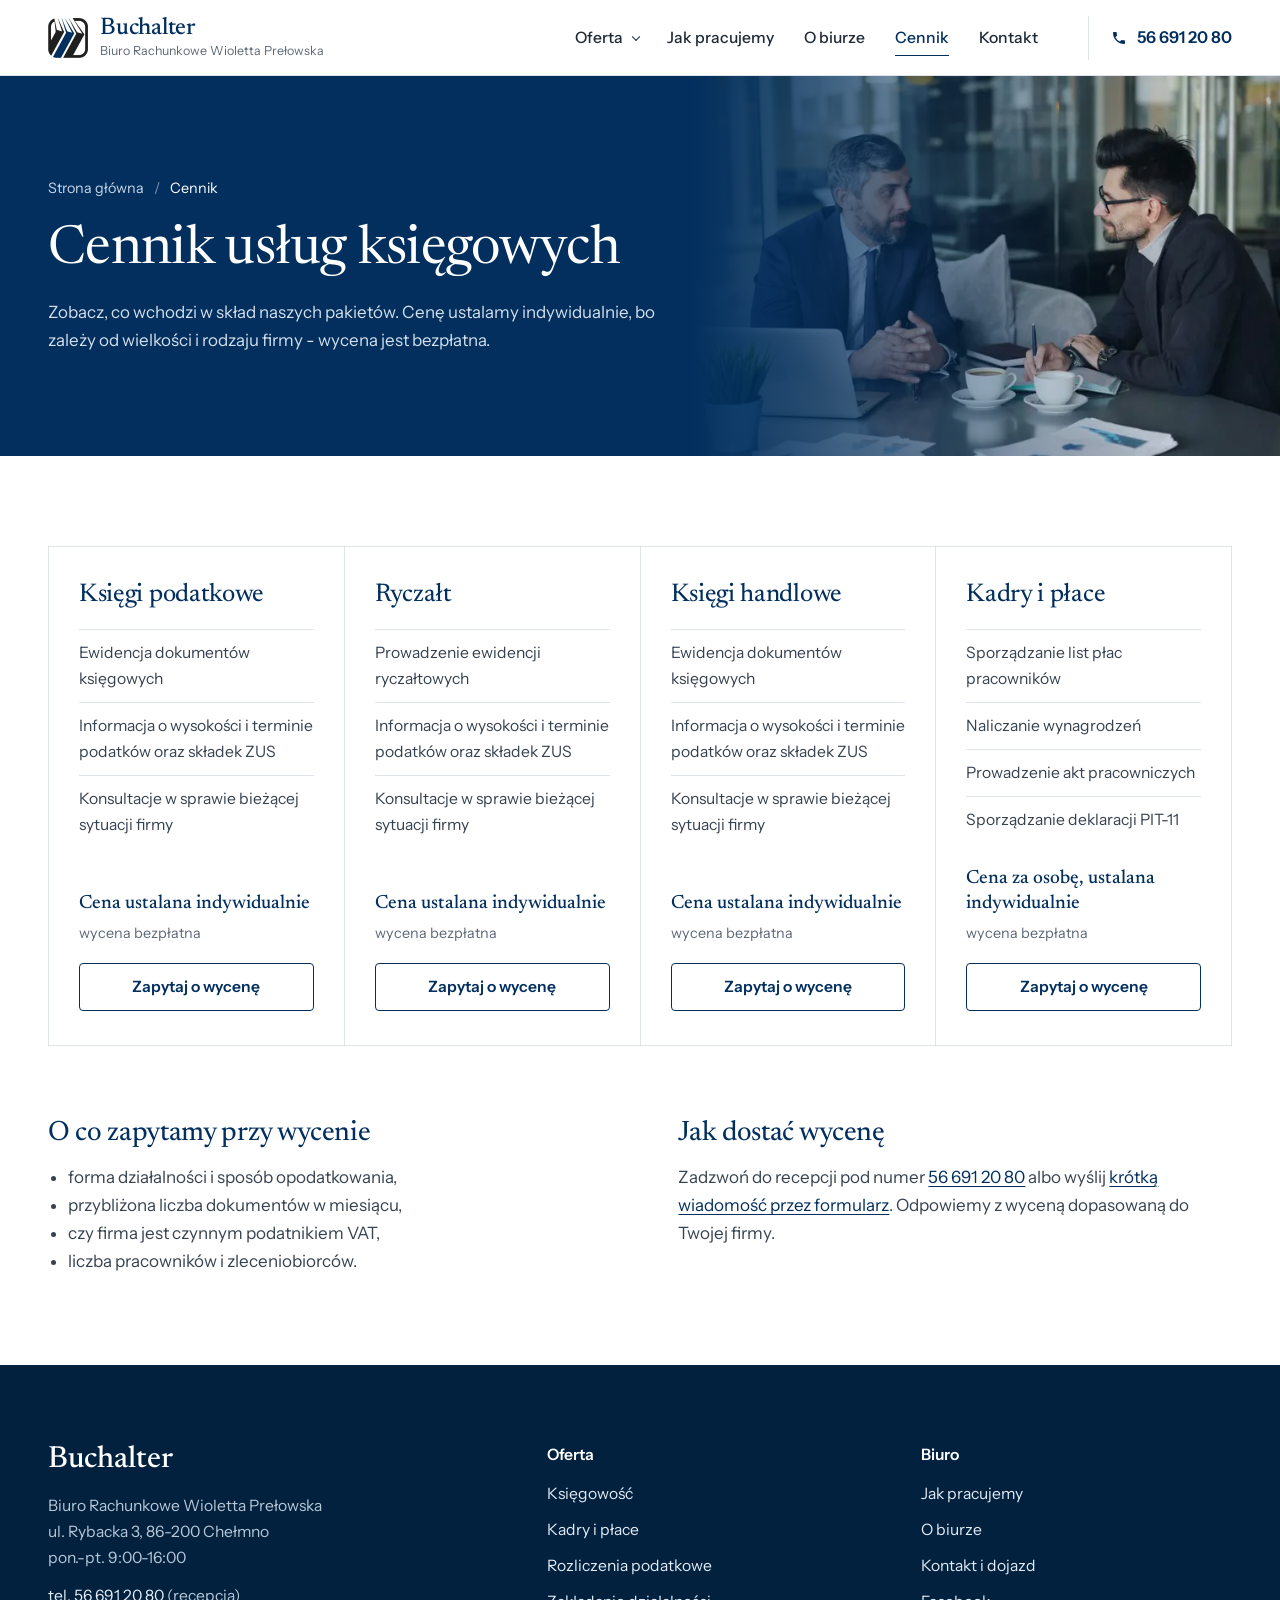
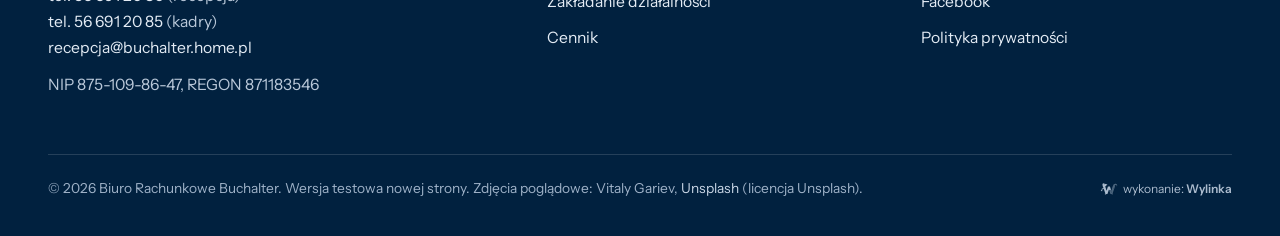
==== commit 19127443: "Wersja 3 wyglądu: styl kancelarii premium, Newsreader + Instrument Sans, hero ze zdjęciem rozmowy z " ====
--- a/cennik/index.html
+++ b/cennik/index.html
@@ -7,7 +7,7 @@
 <title>Cennik biura rachunkowego Chełmno - pakiety | Buchalter</title>
 <meta name="description" content="Cennik pakietów Biura Rachunkowego Buchalter w Chełmnie: księgi podatkowe, ryczałt, księgi handlowe, kadry i płace. Bezpłatna wycena: tel. 56 691 20 80.">
 <link rel="canonical" href="https://buchalter.cloud/cennik/">
-<meta name="theme-color" content="#0a3563">
+<meta name="theme-color" content="#022f5e">
 <meta property="og:type" content="website">
 <meta property="og:locale" content="pl_PL">
 <meta property="og:site_name" content="Biuro Rachunkowe Buchalter">
@@ -18,9 +18,9 @@
 <meta name="geo.region" content="PL-KP">
 <meta name="geo.placename" content="Chełmno">
 <link rel="icon" href="../assets/img/favicon.png">
-<link rel="preload" as="font" type="font/woff2" href="../assets/fonts/sourceserif4-n-latin.woff2" crossorigin>
-<link rel="preload" as="font" type="font/woff2" href="../assets/fonts/ibmplexsans-n-latin.woff2" crossorigin>
-<link rel="stylesheet" href="../assets/css/style.css?v=2">
+<link rel="preload" as="font" type="font/woff2" href="../assets/fonts/newsreader-n-latin.woff2" crossorigin>
+<link rel="preload" as="font" type="font/woff2" href="../assets/fonts/instrumentsans-latin.woff2" crossorigin>
+<link rel="stylesheet" href="../assets/css/style.css?v=3">
 
 <script type="application/ld+json">{"@context":"https://schema.org","@type":"BreadcrumbList","itemListElement":[{"@type":"ListItem","position":1,"name":"Strona główna","item":"https://buchalter.cloud/"},{"@type":"ListItem","position":2,"name":"Cennik","item":"https://buchalter.cloud/cennik/"}]}</script>
 </head>
@@ -38,7 +38,8 @@
   </div>
 </header>
 <main id="tresc">
-<section class="glowa-strony">
+<section class="glowa-strony z-foto">
+  <figure class="glowa-foto"><img src="../assets/img/spotkanie-1400.webp" srcset="../assets/img/spotkanie-800.webp 800w, ../assets/img/spotkanie-1400.webp 1400w" sizes="50vw" alt="" width="1400" height="788" fetchpriority="high"></figure>
   <div class="wrap">
     <nav class="okruszki" aria-label="Jesteś tutaj"><ol><li><a href="../">Strona główna</a></li><li><a href="../cennik/" aria-current="page">Cennik</a></li></ol></nav>
     <h1>Cennik usług księgowych</h1>
@@ -109,7 +110,7 @@
     </div>
   </div>
   <div class="wrap stopka-dol">
-    <span>&copy; 2026 Biuro Rachunkowe Buchalter. Wersja testowa nowej strony. Zdjęcie Rynku w&nbsp;Chełmnie: <a href="https://commons.wikimedia.org/wiki/File:Che%C5%82mno_Market_Square.jpg" rel="noopener" target="_blank">Margoz</a>, <a href="https://creativecommons.org/licenses/by-sa/4.0/deed.pl" rel="noopener" target="_blank">CC BY-SA 4.0</a>; pozostałe zdjęcia poglądowe.</span>
+    <span>&copy; 2026 Biuro Rachunkowe Buchalter. Wersja testowa nowej strony. Zdjęcia poglądowe: Vitaly Gariev, <a href="https://unsplash.com/photos/M5k978V3qBc" rel="noopener" target="_blank">Unsplash</a> (licencja Unsplash).</span>
     <a class="wylinka-badge" href="https://wylinka.pl/?utm_source=buchalter.cloud&amp;utm_medium=stopka&amp;utm_campaign=wykonanie" rel="noopener" title="Strona wykonana przez Wylinka"><svg viewBox="0 0 64 64" aria-hidden="true" focusable="false" fill="currentColor"><path d="M9.8 22.8l-1.2-7.9 2.2-3.7 15.5 4.6-.5 1.5-7.2 5.5 4.7 15.6 5-15.6 7 0 4.1 12.7-4.2-.9-2.6 1.8-.8-2.2-5.3 15.6-4.3 0 .4 .2-2.1 2.8-1.3-1.1 1.1-1.4-3.1 .2-.1-1.7 2.2-.1-5.7-16.5-4.8 .6-.8 3.1 0 .5-.3 .5 .8 2.2-1.6 .5-.4-1.3-.8 1.6-1.5-.8 .8-1.6-1.4 .6-.6-1.6 2.3-.8 .2-.4 1.3-4.8 5.9-.8-2.4-6.9zM15.2 13.7l-.1-.4-.4 .8-.1 .8 .1 1 .1 .4 .3 .7 .3-.9 .1-.7 0-.8z"/><path class="wy-pod" d="M37.1 49.8l-4.5-13.3 2.6-1.8 4.2 .9 .9 2.8 3-9.7 0-.5 .1-.8 3.2-8.4 .5-1 .6-1 .9-1.1 1.3-1 1.1-.7 1.4-.5 1.4-.3 .7 0 .9 0 1.2 .3 1.4 .6 .8 .5 .7 .7 .6 .7 .5 .9 .3 .9 .1 .9 0 .8-.2 .9-.5 .9-.5 .6-.7 .5-.7 .3-.1-.1 0-.1 .5-.5 .3-.7 .2-.5 0-.6-.1-.6-.3-.7-.4-.5-.4-.4-.5-.3-.6-.3-.7 0-.7 .1-.6 .1-.5 .4-.5 .5-.3 .5-.2 .7-.1 1.5-1.4 5.1-.8 3.3-.3 .7-.5 .7-6 17.5 1.9 .1-.1 1.7-3.1-.2 1.1 1.4-1.3 1.1-2.1-2.8 .4-.2z"/><path class="wy-old" d="M40.8 50l.4-.2-4.1 0-4.2-12.5 2.5-1.7 4.3 .9 .6 1.9 .6-1.6 0-.3 2.4-7.8 0-.5 .1-.8 3.2-8.4 .4-.8 .6-.9 .9-1.2 .9-.9 1.3-.8 1.4-.6 1.2-.3 1.4-.1 1.3 .1 .6 .2 .8 .3 1.1 .6 .9 .7 .7 .9 .5 .9 .3 .9 .1 1.1-.1 .9-.3 .9-.4 .7-.6 .7-.6 .4-.6 .2-.1-.1 0-.1 .5-.5 .3-.7 .2-.5 0-.5-.1-.6-.2-.6-.3-.5-.4-.5-.5-.3-.6-.3-.7-.1-.6 0-.6 .1-.6 .3-.6 .5-.3 .4-.2 .5-.1 .5-.1 1.5-1.4 5.1-.8 3.3-.3 .7-.5 .7-6 17.5 1.9 .1-.1 1.7-3.1-.2 1.1 1.4-1.3 1.1zM49.6 17.1l.6 1.7-1.5 1.9 .4 .4 1.8-2.1-.7-2.1zM48.1 28.3l.5 1.8-1.7 1.8 .4 .4 1.9-2-.6-2.2zM37.9 41.7l1.7-1.5-.4-.4-1.7 1.4zM42.6 38.7l-1.5 2.8 1.1 2-1.3 2.6 .5 .2 1.5-2.8-1.1-2 1.4-2.5z"/></svg><span>wykonanie: <b>Wylinka</b></span></a>
   </div>
 </footer>
@@ -117,6 +118,6 @@
   <a class="mob-tel" href="tel:+48566912080" tabindex="-1">Zadzwoń</a>
   <a class="mob-cta" href="../kontakt/#formularz" tabindex="-1">Bezpłatna wycena</a>
 </div>
-<script src="../assets/js/site.js?v=1" defer></script>
+<script src="../assets/js/site.js?v=3" defer></script>
 </body>
 </html>
--- a/assets/css/style.css
+++ b/assets/css/style.css
@@ -1,306 +1,291 @@
-/* Buchalter - Biuro Rachunkowe Wioletta Prełowska, Chełmno. Wersja testowa strony.
-   System: granat i grafit z logo, szeryf Source Serif 4 (nawiązanie do szeryfowego znaku "BUCHALTER"),
-   IBM Plex Sans w treści, cyfry tabelaryczne. Motyw księgi: liniatura, podwójna kreska sumy, czerwony margines. */
-@font-face{font-family:"Source Serif 4";font-style:normal;font-weight:400 700;font-display:swap;src:url(../fonts/sourceserif4-n-latin-ext.woff2) format("woff2");unicode-range:U+0100-02BA,U+02BD-02C5,U+02C7-02CC,U+02CE-02D7,U+02DD-02FF,U+0304,U+0308,U+0329,U+1D00-1DBF,U+1E00-1E9F,U+1EF2-1EFF,U+2020,U+20A0-20AB,U+20AD-20C4,U+2113,U+2C60-2C7F,U+A720-A7FF}
-@font-face{font-family:"Source Serif 4";font-style:normal;font-weight:400 700;font-display:swap;src:url(../fonts/sourceserif4-n-latin.woff2) format("woff2");unicode-range:U+0000-00FF,U+0131,U+0152-0153,U+02BB-02BC,U+02C6,U+02DA,U+02DC,U+0304,U+0308,U+0329,U+2000-206F,U+20AC,U+2122,U+2191,U+2193,U+2212,U+2215,U+FEFF,U+FFFD}
-@font-face{font-family:"IBM Plex Sans";font-style:normal;font-weight:400 600;font-display:swap;src:url(../fonts/ibmplexsans-n-latin-ext.woff2) format("woff2");unicode-range:U+0100-02BA,U+02BD-02C5,U+02C7-02CC,U+02CE-02D7,U+02DD-02FF,U+0304,U+0308,U+0329,U+1D00-1DBF,U+1E00-1E9F,U+1EF2-1EFF,U+2020,U+20A0-20AB,U+20AD-20C4,U+2113,U+2C60-2C7F,U+A720-A7FF}
-@font-face{font-family:"IBM Plex Sans";font-style:normal;font-weight:400 600;font-display:swap;src:url(../fonts/ibmplexsans-n-latin.woff2) format("woff2");unicode-range:U+0000-00FF,U+0131,U+0152-0153,U+02BB-02BC,U+02C6,U+02DA,U+02DC,U+0304,U+0308,U+0329,U+2000-206F,U+20AC,U+2122,U+2191,U+2193,U+2212,U+2215,U+FEFF,U+FFFD}
+/* Biuro Rachunkowe Buchalter - wersja 3: granat z logo, grafit, biel. Newsreader (nagłówki) + Instrument Sans (tekst) */
+@font-face{font-family:"Newsreader";font-style:normal;font-weight:300 700;font-display:swap;src:url(../fonts/newsreader-n-latin-ext.woff2) format("woff2");unicode-range:U+0100-02BA,U+02BD-02C5,U+02C7-02CC,U+02CE-02D7,U+02DD-02FF,U+0304,U+0308,U+0329,U+1D00-1DBF,U+1E00-1E9F,U+1EF2-1EFF,U+2020,U+20A0-20AB,U+20AD-20C4,U+2113,U+2C60-2C7F,U+A720-A7FF}
+@font-face{font-family:"Newsreader";font-style:normal;font-weight:300 700;font-display:swap;src:url(../fonts/newsreader-n-latin.woff2) format("woff2");unicode-range:U+0000-00FF,U+0131,U+0152-0153,U+02BB-02BC,U+02C6,U+02DA,U+02DC,U+0304,U+0308,U+0329,U+2000-206F,U+20AC,U+2122,U+2191,U+2193,U+2212,U+2215,U+FEFF,U+FFFD}
+@font-face{font-family:"Instrument Sans";font-style:normal;font-weight:400 700;font-display:swap;src:url(../fonts/instrumentsans-latin-ext.woff2) format("woff2");unicode-range:U+0100-02BA,U+02BD-02C5,U+02C7-02CC,U+02CE-02D7,U+02DD-02FF,U+0304,U+0308,U+0329,U+1D00-1DBF,U+1E00-1E9F,U+1EF2-1EFF,U+2020,U+20A0-20AB,U+20AD-20C4,U+2113,U+2C60-2C7F,U+A720-A7FF}
+@font-face{font-family:"Instrument Sans";font-style:normal;font-weight:400 700;font-display:swap;src:url(../fonts/instrumentsans-latin.woff2) format("woff2");unicode-range:U+0000-00FF,U+0131,U+0152-0153,U+02BB-02BC,U+02C6,U+02DA,U+02DC,U+0304,U+0308,U+0329,U+2000-206F,U+20AC,U+2122,U+2191,U+2193,U+2212,U+2215,U+FEFF,U+FFFD}
 
 :root{
-  --granat:#022f5e;      /* grzbiet księgi w logo */
-  --granat-2:#0b4380;
-  --granat-ciem:#011f40;
-  --grafit:#1f1f1f;      /* pozostałe grzbiety w logo */
-  --ink:#141b24;
-  --txt:#323a45;
-  --mut:#58616e;
-  --bg:#ffffff;
-  --szary:#eef1f4;
-  --linia:#d6dce3;
-  --liniatura:#e3e9f0;
-  --czerw:#b3261e;       /* czerwony margines księgi */
-  --serif:"Source Serif 4",Georgia,"Times New Roman",serif;
-  --sans:"IBM Plex Sans",system-ui,-apple-system,"Segoe UI",sans-serif;
-  --hdr:76px;
-}
-*{box-sizing:border-box}
-html{scroll-behavior:smooth;scroll-padding-top:calc(var(--hdr) + 12px);-webkit-text-size-adjust:100%}
-body{margin:0;background:var(--bg);color:var(--txt);font:400 1.0625rem/1.65 var(--sans);overflow-x:hidden;font-variant-numeric:tabular-nums}
-img{display:block;max-width:100%;height:auto}
-a{color:var(--granat);text-underline-offset:.18em;text-decoration-thickness:1px}
-h1,h2,h3{font-family:var(--serif);color:var(--ink);font-weight:600;margin:0;font-optical-sizing:auto}
-h1{font-size:clamp(2.35rem,1.2rem + 3.2vw,4.1rem);line-height:1.04;letter-spacing:-.018em}
-h2{font-size:clamp(1.85rem,1.25rem + 1.7vw,2.85rem);line-height:1.1;letter-spacing:-.012em}
-h3{font-size:1.4rem;line-height:1.25;letter-spacing:-.005em}
-p{margin:0}
-.sr{position:absolute;width:1px;height:1px;overflow:hidden;clip:rect(0 0 0 0);white-space:nowrap}
-.wrap{width:min(1200px,100% - 48px);margin-inline:auto}
-section{padding:clamp(64px,8vw,120px) 0}
-.skip{position:absolute;left:12px;top:-60px;z-index:100;background:var(--granat);color:#fff;padding:10px 16px;text-decoration:none}
-.skip:focus{top:10px}
-:focus-visible{outline:2px solid var(--granat);outline-offset:3px}
+  --granat:#022f5e; --granat-2:#0b3f78; --granat-ciemny:#01213f;
+  --grafit:#1f2a36; --tekst:#36424f; --szary-t:#5d6875;
+  --linia:#dfe4ea; --linia-2:#c9d1db; --tlo-szare:#f2f4f7; --bialy:#fff;
+  --akcent:#b8925a;               /* jeden subtelny akcent: mosiądz (gwiazdki, cienkie linie) */
+  --top:76px; --wrap:1200px; --gutter:clamp(20px,4vw,48px);
+  --serif:"Newsreader",Georgia,"Times New Roman",serif;
+  --sans:"Instrument Sans",system-ui,-apple-system,"Segoe UI",Roboto,Arial,sans-serif;
+  --ease:cubic-bezier(.2,.7,.2,1);
+}
+*,*::before,*::after{box-sizing:border-box}
+html{-webkit-text-size-adjust:100%;scroll-behavior:smooth;scroll-padding-top:calc(var(--top) + 16px)}
+body{margin:0;background:var(--bialy);color:var(--tekst);font:400 1.0625rem/1.65 var(--sans);-webkit-font-smoothing:antialiased;text-rendering:optimizeLegibility}
+img{max-width:100%;height:auto;display:block}
+h1,h2,h3{font-family:var(--serif);color:var(--granat);font-weight:450;line-height:1.12;letter-spacing:-.012em;margin:0;font-optical-sizing:auto;text-wrap:balance}
+h3{font-family:var(--sans);font-weight:600;font-size:1.125rem;line-height:1.35;letter-spacing:0;color:var(--grafit)}
+p,ul,ol,dl,figure{margin:0}
+a{color:var(--granat);text-underline-offset:.2em;text-decoration-thickness:1px}
+a:hover{color:var(--granat-2)}
+:focus-visible{outline:2px solid var(--granat-2);outline-offset:3px;border-radius:2px}
+.wrap{width:min(var(--wrap),100% - 2*var(--gutter));margin-inline:auto}
+.sr{position:absolute!important;width:1px;height:1px;overflow:hidden;clip:rect(0 0 0 0);white-space:nowrap}
+.skip{position:absolute;left:12px;top:-60px;z-index:100;background:var(--granat);color:#fff;padding:10px 16px;border-radius:4px}
+.skip:focus{top:12px;color:#fff}
+
+/* ---------- przyciski i linki ---------- */
+.btn{display:inline-flex;align-items:center;justify-content:center;gap:10px;min-height:52px;padding:0 28px;background:var(--granat);color:#fff;font:600 1rem/1 var(--sans);text-decoration:none;border:0;border-radius:4px;cursor:pointer;transition:background-color .2s var(--ease),transform .2s var(--ease),box-shadow .2s var(--ease)}
+.btn:hover{background:var(--granat-2);color:#fff;box-shadow:0 6px 18px rgba(2,47,94,.22)}
+.btn:active{transform:translateY(1px);box-shadow:none}
+.btn-out{display:inline-flex;align-items:center;justify-content:center;min-height:48px;padding:0 22px;background:transparent;color:var(--granat);border:1px solid var(--granat);border-radius:4px;font:600 .975rem/1 var(--sans);text-decoration:none;cursor:pointer;transition:background-color .2s var(--ease),color .2s var(--ease)}
+.btn-out:hover{background:var(--granat);color:#fff}
+.btn-out:active{transform:translateY(1px)}
+.link-strz{display:inline-flex;align-items:center;gap:10px;font-weight:600;color:var(--granat);text-decoration:none;border-bottom:1px solid currentColor;padding-bottom:3px;transition:gap .2s var(--ease),color .2s}
+.link-strz::after{content:"";width:14px;height:10px;flex:none;background:currentColor;-webkit-mask:url("data:image/svg+xml,%3Csvg xmlns='http://www.w3.org/2000/svg' viewBox='0 0 14 10'%3E%3Cpath d='M0 5h12M8.5 1l4 4-4 4' fill='none' stroke='%23000' stroke-width='1.5'/%3E%3C/svg%3E") center/contain no-repeat;mask:url("data:image/svg+xml,%3Csvg xmlns='http://www.w3.org/2000/svg' viewBox='0 0 14 10'%3E%3Cpath d='M0 5h12M8.5 1l4 4-4 4' fill='none' stroke='%23000' stroke-width='1.5'/%3E%3C/svg%3E") center/contain no-repeat}
+.link-strz:hover{gap:14px;color:var(--granat-2)}
+.link-strz.jasny{color:#fff}
+.link-strz.jasny:hover{color:#dbe6f3}
 
 /* ---------- nagłówek ---------- */
-.top{position:sticky;top:0;z-index:50;background:#fff;border-bottom:1px solid var(--linia)}
-.top-in{height:calc(var(--hdr) - 1px);display:flex;align-items:center;gap:30px}
-.marka{display:flex;align-items:center;gap:13px;text-decoration:none;min-width:0;margin-right:auto}
-.marka img{width:44px;height:44px;flex:none}
-.marka span{display:flex;flex-direction:column;min-width:0}
-.marka b{font:600 1.6rem/1 var(--serif);color:var(--ink);letter-spacing:-.01em}
-.marka small{font-size:.76rem;line-height:1.2;color:var(--mut);margin-top:5px;white-space:nowrap;overflow:hidden;text-overflow:ellipsis}
-.menu{display:flex;align-items:center;gap:28px}
-.menu a{color:var(--ink);text-decoration:none;font-weight:500;font-size:.98rem;white-space:nowrap;padding:8px 0;background:linear-gradient(var(--granat),var(--granat)) 0 100%/0 2px no-repeat;transition:background-size .2s}
-.menu a:hover,.menu a[aria-current="page"]{background-size:100% 2px}
+.top{position:sticky;top:0;z-index:50;background:#fff;border-bottom:1px solid var(--linia);height:var(--top)}
+.top-in{height:100%;display:flex;align-items:center;gap:28px}
+.marka{display:flex;align-items:center;gap:12px;text-decoration:none;color:var(--granat);margin-right:auto;min-width:0}
+.marka img{width:40px;height:40px;flex:none}
+.marka span{display:flex;flex-direction:column;line-height:1.15;min-width:0}
+.marka b{font:500 1.5rem/1 var(--serif);letter-spacing:-.01em;color:var(--granat)}
+.marka small{font-size:.78rem;color:var(--szary-t);margin-top:4px;white-space:nowrap}
+.menu{display:flex;align-items:center;gap:6px}
+.menu a{display:block;padding:10px 12px;color:var(--grafit);text-decoration:none;font-weight:500;font-size:.98rem;border-radius:4px;position:relative;transition:color .2s}
+.menu>a::after,.menu-grupa>a::after{content:"";position:absolute;left:12px;right:12px;bottom:4px;height:1px;background:var(--granat);transform:scaleX(0);transform-origin:left;transition:transform .25s var(--ease)}
+.menu>a:hover::after,.menu-grupa:hover>a::after,.menu a[aria-current="page"]::after{transform:scaleX(1)}
+.menu a:hover,.menu a[aria-current="page"]{color:var(--granat)}
 .menu-grupa{position:relative}
-.menu-grupa > a::after{content:"";display:inline-block;width:6px;height:6px;margin-left:8px;border-right:1.5px solid currentColor;border-bottom:1.5px solid currentColor;transform:rotate(45deg) translateY(-3px)}
-.podmenu{position:absolute;top:100%;left:-20px;min-width:270px;background:#fff;border:1px solid var(--linia);border-top:3px solid var(--granat);box-shadow:0 18px 36px rgba(2,30,60,.12);padding:8px 0;opacity:0;visibility:hidden;transform:translateY(6px);transition:.15s}
+.menu-grupa>a{padding-right:26px}
+.menu-grupa>a::before{content:"";position:absolute;right:10px;top:50%;width:6px;height:6px;border:solid currentColor;border-width:0 1.5px 1.5px 0;transform:translateY(-70%) rotate(45deg)}
+.podmenu{position:absolute;left:0;top:100%;min-width:260px;background:#fff;border:1px solid var(--linia);border-radius:6px;box-shadow:0 18px 40px rgba(1,33,63,.12);padding:8px;opacity:0;visibility:hidden;transform:translateY(6px);transition:opacity .2s,transform .2s var(--ease),visibility .2s}
 .menu-grupa:hover .podmenu,.menu-grupa:focus-within .podmenu{opacity:1;visibility:visible;transform:none}
-.podmenu a{display:block;padding:11px 20px;background:none;font-size:.95rem}
-.podmenu a:hover,.podmenu a[aria-current="page"]{background:var(--szary)}
-.tel-top{display:flex;align-items:center;gap:9px;text-decoration:none;color:#fff;background:var(--granat);padding:11px 18px;white-space:nowrap;font:600 1.08rem/1 var(--serif);letter-spacing:.01em}
-.tel-top svg{width:17px;height:17px;fill:currentColor;flex:none}
-.tel-top:hover{background:var(--granat-2)}
-.burger{display:none;width:44px;height:44px;border:0;background:none;padding:10px;cursor:pointer;flex:none}
-.burger span{display:block;height:2px;background:var(--ink);margin:6px 0;transition:transform .2s,opacity .2s}
-.burger[aria-expanded="true"] span:nth-child(1){transform:translateY(8px) rotate(45deg)}
-.burger[aria-expanded="true"] span:nth-child(2){opacity:0}
-.burger[aria-expanded="true"] span:nth-child(3){transform:translateY(-8px) rotate(-45deg)}
-.menu-wycena{display:none}
-
-/* ---------- przyciski ---------- */
-.btn{display:inline-flex;align-items:center;justify-content:center;gap:10px;background:var(--granat);color:#fff;text-decoration:none;font:600 1.02rem/1.2 var(--sans);padding:17px 28px;border:0;cursor:pointer;text-align:center;transition:background .15s}
-.btn:hover{background:var(--granat-2)}
-.btn-jasny{background:#fff;color:var(--granat)}
-.btn-jasny:hover{background:#dfe8f3}
-.btn-out{display:inline-block;text-align:center;text-decoration:none;font:600 .98rem/1.2 var(--sans);color:var(--granat);border:1.5px solid var(--granat);padding:13px 20px;background:#fff;cursor:pointer}
-.btn-out:hover{background:var(--granat);color:#fff}
-.link-strz{font-weight:600;text-decoration:none;color:var(--granat);display:inline-flex;align-items:center;gap:10px}
-.link-strz::after{content:"";width:7px;height:7px;border-right:2px solid currentColor;border-top:2px solid currentColor;transform:rotate(45deg);transition:transform .15s}
-.link-strz.dol::after{transform:rotate(135deg) translate(-2px,2px)}
-a.link-strz:hover{text-decoration:underline}
-
-/* ---------- hero (kierunek A: zdjęcie Chełmna + karta księgi) ---------- */
-.hero{position:relative;padding:0;min-height:calc(100svh - var(--hdr));display:flex;align-items:flex-end;overflow:hidden;background:#cfd9e4}
-.hero-foto{position:absolute;inset:0;margin:0}
-.hero-foto img{width:100%;height:100%;object-fit:cover;object-position:50% 38%}
-.hero-in{position:relative;width:100%;padding:0 0 clamp(36px,7vh,88px)}
-.hero-karta{position:relative;background:#fff;max-width:640px;padding:44px 48px 42px 74px;box-shadow:0 24px 60px rgba(1,25,50,.22);
-  background-image:repeating-linear-gradient(180deg,transparent 0 31px,var(--liniatura) 31px 32px);background-position:0 18px}
-.hero-karta::before{content:"";position:absolute;top:0;bottom:0;left:40px;width:4px;border-left:1px solid var(--czerw);border-right:1px solid var(--czerw);opacity:.75}
-.hero-karta::after{content:"";position:absolute;left:0;right:0;top:0;height:5px;background:var(--granat)}
-.adres{color:var(--mut);font-size:.95rem;margin-bottom:16px}
-.hero .wrap{display:flex;justify-content:flex-end}
-.hero h1{max-width:13ch}
-.lead{font-size:1.15rem;line-height:1.6;margin-top:20px;color:var(--txt);max-width:34em}
-.hero-cta{display:flex;align-items:center;gap:28px;margin-top:30px;flex-wrap:wrap}
-
-/* ---------- sekcje strony głównej ---------- */
-.szare{background:var(--szary)}
-.powody-in{display:grid;grid-template-columns:minmax(0,.9fr) minmax(0,2fr);gap:56px;align-items:start}
-.powody h2{font-size:clamp(1.7rem,1.2rem + 1.4vw,2.4rem)}
-.trzy{display:grid;grid-template-columns:repeat(3,minmax(0,1fr));gap:40px}
-.trzy > div{border-top:3px double var(--ink);padding-top:22px}
-.trzy h3{font:600 1.08rem/1.35 var(--sans);color:var(--granat);margin-bottom:10px;letter-spacing:0}
-.trzy p{font-size:.98rem}
-.sek-glowa{display:grid;grid-template-columns:minmax(0,1fr) minmax(0,1.1fr);gap:56px;align-items:end;margin-bottom:48px}
-.sek-glowa p{font-size:1.06rem;max-width:38em}
-
-/* karty usług: kartka z księgi ze ściętym rogiem jak grzbiet w logo */
-.uslugi{display:grid;grid-template-columns:repeat(3,minmax(0,1fr));gap:24px}
-.usluga{position:relative;background:#fff;padding:34px 32px 30px;display:flex;flex-direction:column;
-  clip-path:polygon(0 0,calc(100% - 34px) 0,100% 34px,100% 100%,0 100%);transition:transform .2s,box-shadow .2s}
-.usluga::after{content:"";position:absolute;left:32px;right:32px;top:0;height:3px;background:var(--granat);transform:scaleX(.18);transform-origin:left;transition:transform .25s}
-.usluga:hover::after,.usluga:focus-within::after{transform:scaleX(1)}
-.usluga h3{margin-bottom:12px;font-size:1.45rem}
-.usluga h3 a{color:var(--ink);text-decoration:none}
-.usluga h3 a::before{content:"";position:absolute;inset:0}
-.usluga:hover h3 a{color:var(--granat)}
-.usluga p{font-size:.97rem;flex:1}
-.usluga .link-strz{margin-top:20px;font-size:.95rem}
-
-/* jak pracujemy: dwie kolumny jak Winien / Ma */
-.ksiega{width:100%;border-collapse:collapse;font-size:1rem}
-.ksiega th{font:600 1.18rem/1.3 var(--serif);color:var(--ink);text-align:left;padding:0 28px 14px 0;border-bottom:1.5px solid var(--ink)}
-.ksiega td{padding:18px 28px 18px 0;border-bottom:1px solid var(--linia);vertical-align:top;width:50%}
-.ksiega th + th,.ksiega td + td{padding-left:32px;border-left:4px double var(--czerw)}
-.ksiega td:first-child{color:var(--mut)}
-.ksiega td + td{color:var(--ink)}
-.ksiega tbody tr:last-child td{border-bottom:4px double var(--ink)}
-.po-liscie{margin-top:30px}
+.podmenu a{padding:10px 12px;font-size:.95rem}
+.podmenu a:hover{background:var(--tlo-szare)}
+.podmenu a::after{display:none}
+.menu-wycena{display:none!important}
+.tel-top{display:inline-flex;align-items:center;gap:10px;height:44px;padding:0 0 0 22px;margin-left:10px;border-left:1px solid var(--linia);color:var(--granat);text-decoration:none;font-weight:600;font-size:1.02rem;white-space:nowrap;transition:color .2s}
+.tel-top span{border-bottom:1px solid transparent;transition:border-color .2s}
+.tel-top:hover span{border-color:currentColor}
+.tel-top svg,.hero-tel svg{width:16px;height:16px;fill:currentColor;flex:none}
+.burger{display:none}
+
+/* ---------- hero ---------- */
+.hero{position:relative;min-height:calc(100svh - var(--top));display:flex;align-items:center;color:#fff;overflow:hidden;background:var(--granat)}
+.hero-foto{position:absolute;inset:0}
+.hero-foto picture,.hero-foto img{width:100%;height:100%}
+.hero-foto img{object-fit:cover;object-position:60% 35%}
+.hero-foto::after{content:"";position:absolute;inset:0;background:linear-gradient(90deg,var(--granat) 0%,rgba(2,47,94,.82) 14%,rgba(2,47,94,.35) 32%,rgba(2,47,94,0) 50%)}
+@media (min-width:961px){.hero-foto{left:max(34%,calc(50% - 160px))}}
+.hero-in{position:relative;width:100%;padding:56px 0}
+.hero-tekst{max-width:600px}
+.hero-adres{font-size:1rem;color:#d6e1ee;margin-bottom:22px;display:flex;align-items:center;gap:14px}
+.hero-adres::before{content:"";width:32px;height:1px;background:var(--akcent)}
+.hero h1{color:#fff;font-weight:400;font-size:clamp(2.6rem,4.6vw,4.6rem);line-height:1.04;letter-spacing:-.02em}
+.hero .lead{font-size:clamp(1.1rem,1.35vw,1.3rem);line-height:1.55;color:#e7eef6;margin-top:24px;max-width:520px}
+.hero-cta{display:flex;align-items:center;flex-wrap:wrap;gap:18px 30px;margin-top:40px}
+.btn-hero{background:#fff;color:var(--granat);min-height:56px;padding:0 32px;font-size:1.04rem}
+.btn-hero:hover{background:#eaf0f7;color:var(--granat);box-shadow:0 10px 26px rgba(0,0,0,.25)}
+.hero-tel{display:inline-flex;align-items:center;gap:10px;color:#fff;text-decoration:none;font-size:1.04rem}
+.hero-tel span{color:#d6e1ee}
+.hero-tel b{color:#fff;font-weight:600;border-bottom:1px solid rgba(255,255,255,.45);padding-bottom:2px;transition:border-color .2s}
+.hero-tel:hover{color:#fff}
+.hero-tel:hover b{border-color:#fff}
+
+/* ---------- sekcje ---------- */
+.sek{padding:clamp(72px,8vw,128px) 0}
+.szare{background:var(--tlo-szare)}
+.granat{background:var(--granat);color:#d5e0ec}
+.granat h2{color:#fff}
+.sek-glowa{display:grid;grid-template-columns:minmax(0,5fr) minmax(0,6fr);gap:24px 64px;align-items:end;margin-bottom:56px}
+.sek-glowa h2,.sek h2{font-size:clamp(2rem,3.2vw,3rem)}
+.sek-glowa p{color:var(--szary-t);font-size:1.075rem;max-width:560px}
+.lead2{font-size:1.1rem;color:var(--szary-t);margin-top:18px;max-width:540px}
+.ik{width:34px;height:34px;fill:none;stroke:var(--granat);stroke-width:1.5;stroke-linecap:round;stroke-linejoin:round;flex:none}
+
+/* usługi */
+.uslugi{display:grid;grid-template-columns:repeat(3,minmax(0,1fr));border-top:1px solid var(--linia);border-left:1px solid var(--linia)}
+.usluga{position:relative;display:flex;flex-direction:column;gap:14px;padding:36px 34px 34px;border-right:1px solid var(--linia);border-bottom:1px solid var(--linia);text-decoration:none;color:var(--tekst);background:#fff;transition:background-color .25s var(--ease)}
+.usluga::before{content:"";position:absolute;left:-1px;right:-1px;top:-1px;height:2px;background:var(--granat);transform:scaleX(0);transform-origin:left;transition:transform .35s var(--ease)}
+.usluga h3,.usluga h2{font-family:var(--serif);font-weight:500;font-size:1.5rem;line-height:1.2;color:var(--granat);margin-top:10px}
+.usluga p{color:var(--szary-t);font-size:1rem;flex:1}
+.usluga .wiecej,.usluga .link-strz{align-self:flex-start;display:inline-flex;align-items:center;gap:10px;font-weight:600;font-size:.95rem;color:var(--granat);margin-top:6px;border:0;padding:0}
+.usluga .wiecej::after{content:"";width:14px;height:10px;background:currentColor;-webkit-mask:url("data:image/svg+xml,%3Csvg xmlns='http://www.w3.org/2000/svg' viewBox='0 0 14 10'%3E%3Cpath d='M0 5h12M8.5 1l4 4-4 4' fill='none' stroke='%23000' stroke-width='1.5'/%3E%3C/svg%3E") center/contain no-repeat;mask:url("data:image/svg+xml,%3Csvg xmlns='http://www.w3.org/2000/svg' viewBox='0 0 14 10'%3E%3Cpath d='M0 5h12M8.5 1l4 4-4 4' fill='none' stroke='%23000' stroke-width='1.5'/%3E%3C/svg%3E") center/contain no-repeat;transition:transform .25s var(--ease)}
+a.usluga:hover{background:#f7f9fb}
+a.usluga:hover::before{transform:scaleX(1)}
+a.usluga:hover .wiecej::after{transform:translateX(4px)}
+a.usluga:active{background:#eef2f6}
+a.usluga:focus-visible{outline-offset:-3px}
+
+/* dlaczego */
+.dlaczego{padding:0}
+.dlaczego-in{display:grid;grid-template-columns:minmax(0,1fr) minmax(0,1fr);gap:0 clamp(48px,6vw,96px);align-items:center;width:100%;max-width:none;margin:0}
+.dlaczego-foto{align-self:stretch;min-height:520px;position:relative}
+.dlaczego-foto img{position:absolute;inset:0;width:100%;height:100%;object-fit:cover;object-position:40% 50%}
+.dlaczego-tekst{padding:clamp(72px,8vw,120px) var(--gutter) clamp(72px,8vw,120px) 0;max-width:640px}
+.atuty{margin-top:40px;display:grid;gap:0}
+.atuty div{padding:22px 0;border-top:1px solid var(--linia-2)}
+.atuty div:last-child{border-bottom:1px solid var(--linia-2)}
+.atuty dt{font-weight:600;color:var(--grafit);font-size:1.08rem}
+.atuty dd{margin:6px 0 0;color:var(--szary-t)}
+
+/* współpraca */
+.kroki{list-style:none;padding:0;display:grid;grid-template-columns:repeat(4,minmax(0,1fr));gap:40px;margin-bottom:48px}
+.kroki li{border-top:1px solid var(--granat);padding-top:24px}
+.kroki h3{font-family:var(--serif);font-weight:500;font-size:1.4rem;color:var(--granat)}
+.kroki p{margin-top:10px;color:var(--szary-t);font-size:1rem}
 
 /* właścicielka */
-.wlascicielka{background:var(--granat);color:#d5e0ee}
-.wlascicielka h2{color:#fff}
-.dwie{display:grid;grid-template-columns:minmax(0,1fr) minmax(0,1fr);gap:72px;align-items:center}
+.wl-in{display:grid;grid-template-columns:minmax(0,5fr) minmax(0,6fr);gap:48px clamp(48px,7vw,120px);align-items:start}
+.wl-glowa h2{font-size:clamp(2.2rem,3.6vw,3.4rem)}
+.wl-rola{color:#fff;font-size:1.15rem;margin:12px 0 22px;display:flex;align-items:center;gap:14px}
+.wl-rola::before{content:"";width:32px;height:1px;background:var(--akcent)}
+.wl-glowa p+p{color:#c8d5e4}
+.wl-glowa .link-strz{margin-top:32px}
+.sciezka{list-style:none;padding:0}
+.sciezka li{display:grid;grid-template-columns:120px minmax(0,1fr);gap:24px;padding:22px 0;border-top:1px solid rgba(255,255,255,.18)}
+.sciezka li:last-child{border-bottom:1px solid rgba(255,255,255,.18)}
+.sciezka span{font:500 1.35rem/1.3 var(--serif);color:#fff}
+.sciezka p{color:#c8d5e4}
+.sciezka-jasna li{border-color:var(--linia)!important}
+.sciezka-jasna span{color:var(--granat);font-size:1.15rem}
+.sciezka-jasna p{color:var(--tekst)}
+
+/* cennik i ocena */
+.cen-in{display:grid;grid-template-columns:minmax(0,7fr) minmax(0,4fr);gap:48px clamp(48px,7vw,120px);align-items:start}
+.rachunek{width:100%;border-collapse:collapse;margin:36px 0 32px;font-size:1.02rem}
+.rachunek th,.rachunek td{padding:16px 0;border-bottom:1px solid var(--linia-2);text-align:left;font-weight:500;color:var(--grafit)}
+.rachunek td{text-align:right;color:var(--szary-t);font-weight:400}
+.rachunek tr:first-child th,.rachunek tr:first-child td{border-top:1px solid var(--linia-2)}
+.ocena{background:#fff;border:1px solid var(--linia);border-radius:6px;padding:36px 34px;align-self:center}
+.ocena-gw{display:flex;align-items:baseline;gap:14px;color:var(--szary-t);flex-wrap:wrap}
+.ocena-gw b{font:500 3.2rem/1 var(--serif);color:var(--granat)}
+.ocena p+p{margin:14px 0 22px;color:var(--szary-t)}
+.gwiazdki{position:relative;display:inline-block;width:118px;height:21px;align-self:center;background:#d9dee5;-webkit-mask:url("data:image/svg+xml,%3Csvg xmlns='http://www.w3.org/2000/svg' viewBox='0 0 118 21'%3E%3Cg%3E%3Cpath id='s' d='M10.5 0l3.1 6.6 7.2.9-5.3 5 1.4 7.1-6.4-3.6-6.4 3.6 1.4-7.1-5.3-5 7.2-.9z'/%3E%3Cuse href='%23s' x='24'/%3E%3Cuse href='%23s' x='48'/%3E%3Cuse href='%23s' x='72'/%3E%3Cuse href='%23s' x='96'/%3E%3C/g%3E%3C/svg%3E") 0 0/100% 100%;mask:url("data:image/svg+xml,%3Csvg xmlns='http://www.w3.org/2000/svg' viewBox='0 0 118 21'%3E%3Cg%3E%3Cpath id='s' d='M10.5 0l3.1 6.6 7.2.9-5.3 5 1.4 7.1-6.4-3.6-6.4 3.6 1.4-7.1-5.3-5 7.2-.9z'/%3E%3Cuse href='%23s' x='24'/%3E%3Cuse href='%23s' x='48'/%3E%3Cuse href='%23s' x='72'/%3E%3Cuse href='%23s' x='96'/%3E%3C/g%3E%3C/svg%3E") 0 0/100% 100%}
+.gwiazdki i{position:absolute;left:0;top:0;bottom:0;width:var(--p);background:var(--akcent)}
+
+/* kontakt na głównej */
+.kontakt-pas-in{display:grid;grid-template-columns:minmax(0,5fr) minmax(0,6fr);gap:48px clamp(48px,6vw,96px);align-items:stretch}
+.telefony,.dane{margin:32px 0 36px;display:grid;gap:0}
+.telefony div,.dane div{display:grid;grid-template-columns:150px minmax(0,1fr);gap:16px;padding:16px 0;border-top:1px solid var(--linia)}
+.telefony div:last-child,.dane div:last-child{border-bottom:1px solid var(--linia)}
+.telefony dt,.dane dt{color:var(--szary-t);font-size:.95rem;padding-top:2px}
+.telefony dd,.dane dd{margin:0;display:flex;flex-direction:column;gap:2px;color:var(--grafit);min-width:0;overflow-wrap:anywhere}
+.nr{font:500 1.35rem/1.3 var(--serif);color:var(--granat);text-decoration:none}
+.nr:hover{text-decoration:underline}
+.mapa{position:relative;min-height:420px;background:var(--tlo-szare);border:1px solid var(--linia);border-radius:6px;overflow:hidden;display:flex}
+.mapa iframe{border:0;width:100%;min-height:420px;flex:1}
+.mapa-zaslona{margin:auto;padding:40px 32px;text-align:center;display:flex;flex-direction:column;align-items:center;gap:18px;max-width:420px}
+.mapa-zaslona .ik{width:44px;height:44px}
+.mapa-zaslona p{color:var(--szary-t);font-size:.98rem}
+.mapa-zaslona b{display:block;color:var(--grafit);font-size:1.1rem;margin-bottom:6px}
+.mapa-akcje{display:flex;align-items:center;gap:22px;flex-wrap:wrap;justify-content:center}
+
+/* ---------- podstrony ---------- */
+.glowa-strony{background:var(--granat);color:#d5e0ec;padding:clamp(56px,6vw,96px) 0 clamp(56px,6vw,88px)}
+.glowa-strony h1{color:#fff;font-weight:400;font-size:clamp(2.3rem,4.2vw,3.9rem);line-height:1.06;max-width:900px;margin-top:22px}
+.glowa-strony .lead{font-size:clamp(1.06rem,1.3vw,1.22rem);color:#d5e0ec;margin-top:20px;max-width:720px}
+.okruszki ol{list-style:none;padding:0;display:flex;flex-wrap:wrap;gap:4px 0;font-size:.9rem}
+.okruszki li{display:flex;align-items:center;color:#aebfd3}
+.okruszki li+li::before{content:"/";margin:0 10px;color:#7f97b3}
+.okruszki a{color:#c9d7e7;text-decoration:none}
+.okruszki a:hover{color:#fff;text-decoration:underline}
+.okruszki a[aria-current]{color:#fff}
+.pod main>section:not(.glowa-strony):not(.szare):not(.inne):not(.foto-pas){padding:clamp(64px,7vw,104px) 0}
+.pod .szare{padding:clamp(64px,7vw,104px) 0}
+.foto-pas{padding:clamp(48px,5vw,72px) 0 0}
+.foto-pas+section{padding-top:clamp(48px,5vw,72px)!important}
+.uklad{display:grid;grid-template-columns:minmax(0,1fr) 360px;gap:56px clamp(48px,6vw,96px);align-items:start}
+.tresc h2{font-size:clamp(1.6rem,2.2vw,2.05rem);margin:48px 0 14px}
+.tresc>h2:first-child{margin-top:0}
+.tresc p+p{margin-top:14px}
+.tresc ul{padding-left:0;list-style:none;margin:14px 0}
+.tresc ul li{position:relative;padding-left:26px;margin:8px 0}
+.tresc ul li::before{content:"";position:absolute;left:2px;top:.72em;width:12px;height:1px;background:var(--granat)}
+.tresc a{font-weight:500}
+.ramka{margin-top:28px!important;padding:22px 26px;background:var(--tlo-szare);border-left:2px solid var(--granat);border-radius:0 4px 4px 0}
+.boczna{position:sticky;top:calc(var(--top) + 28px);background:var(--tlo-szare);border-radius:6px;padding:34px 32px;display:flex;flex-direction:column;align-items:flex-start;gap:10px}
+.boczna h2{font-size:1.65rem}
+.boczna p{color:var(--szary-t);margin-bottom:10px}
+.tel-duzy{font:500 2rem/1.1 var(--serif);color:var(--granat);text-decoration:none}
+.tel-duzy:hover{text-decoration:underline}
+.boczna small{color:var(--szary-t);font-size:.92rem}
+.boczna .btn{margin-top:18px;width:100%}
+.inne{background:var(--tlo-szare);padding:56px 0}
+.inne h2{font-size:1.6rem}
+.inne ul{list-style:none;padding:0;margin-top:22px;display:flex;flex-wrap:wrap;gap:12px}
+.inne a{display:inline-flex;min-height:46px;align-items:center;padding:0 20px;border:1px solid var(--linia-2);border-radius:4px;background:#fff;text-decoration:none;color:var(--granat);font-weight:500;transition:border-color .2s,background-color .2s}
+.inne a:hover{border-color:var(--granat)}
+.uslugi-pod .usluga h2{font-size:1.6rem;margin:0}
+.uslugi-pod .usluga h2 a{color:inherit;text-decoration:none}
+.uslugi-pod .usluga h2 a::after{content:"";position:absolute;inset:0}
+.uslugi-pod .usluga:has(a):hover{background:#f7f9fb}
+.uslugi-pod .usluga:has(a):hover::before{transform:scaleX(1)}
+.dla-kogo{list-style:none;padding:0;display:grid;grid-template-columns:repeat(auto-fit,minmax(min(100%,300px),1fr));gap:0 48px}
+.dla-kogo li{padding:26px 0;border-top:1px solid var(--linia-2)}
+.dla-kogo p{margin-top:8px;color:var(--szary-t)}
+.dwie{display:grid;grid-template-columns:minmax(0,1fr) minmax(0,1fr);gap:48px clamp(48px,6vw,96px);align-items:center}
 .dwie-gora{align-items:start}
-.ob-glowa p{font-size:1.2rem;line-height:1.55;margin-top:18px;max-width:26em;color:#e3ebf5}
-.ob-glowa .btn{margin-top:32px}
-.sciezka{list-style:none;margin:0;padding:0}
-.sciezka li{display:grid;grid-template-columns:120px minmax(0,1fr);gap:22px;padding:18px 0;border-top:1px solid rgba(255,255,255,.22)}
-.sciezka li:last-child{border-bottom:1px solid rgba(255,255,255,.22)}
-.sciezka span{font:600 1.3rem/1.3 var(--serif);color:#fff;font-variant-numeric:lining-nums tabular-nums}
-.sciezka p{font-size:.98rem}
-
-/* cennik: rachunek z podwójną kreską pod sumą */
-.lead2{font-size:1.1rem;margin-top:16px;max-width:30em}
-.cennik-sek .btn{margin-top:30px}
-.rachunek{width:100%;border-collapse:collapse}
-.rachunek th,.rachunek td{padding:17px 0;border-bottom:1px solid var(--linia);text-align:left;vertical-align:baseline}
-.rachunek th{font:600 1.3rem/1.3 var(--serif);color:var(--ink)}
-.rachunek td{text-align:right;color:var(--mut);font-size:.98rem;padding-left:16px}
-.rachunek tbody tr:first-child th,.rachunek tbody tr:first-child td{border-top:1.5px solid var(--ink)}
-.rachunek tfoot th,.rachunek tfoot td{border-bottom:4px double var(--ink);font-weight:600;color:var(--ink)}
-.rachunek tfoot td{font:600 1.3rem/1.3 var(--serif);color:var(--granat)}
-
-/* pas kontaktu */
-.kontakt-pas{background:var(--szary)}
-.kontakt-pas-in{display:grid;grid-template-columns:minmax(0,1fr) minmax(0,1.15fr);gap:64px;align-items:center}
-.kontakt-pas p{margin-top:16px;font-size:1.08rem;max-width:30em}
-.kontakt-pas .btn{margin-top:30px}
-.telefony{margin:0;display:grid;grid-template-columns:repeat(2,minmax(0,1fr));gap:30px 36px}
-.telefony > div{border-top:3px double var(--ink);padding-top:16px;min-width:0}
-.telefony > div:last-child{grid-column:1/-1}
-.telefony dt{font-size:.92rem;color:var(--mut);margin-bottom:6px}
-.telefony dd{margin:0;overflow-wrap:anywhere}
-.telefony a{text-decoration:none}
-.telefony a:hover{text-decoration:underline}
-.telefony .nr{display:block;font:600 clamp(1.5rem,1.2rem + .9vw,2rem)/1.2 var(--serif);color:var(--ink);font-variant-numeric:lining-nums tabular-nums;margin-bottom:4px}
-
+.foto img{width:100%;border-radius:6px;aspect-ratio:16/10;object-fit:cover}
+.foto-szeroka img{aspect-ratio:21/8}
+.punkty{list-style:none;padding:0}
+.punkty li{padding:18px 0;border-top:1px solid var(--linia);color:var(--szary-t)}
+.punkty li:last-child{border-bottom:1px solid var(--linia)}
+.punkty b{display:block;color:var(--grafit);font-weight:600;margin-bottom:4px}
+.punkty-dok li{padding:12px 0}
 .odst{margin-top:16px}
-.drobny{color:var(--mut);font-size:.9rem}
-.boczna small.kadry{margin-top:12px}
-
-/* ---------- podstrony ---------- */
-.glowa-strony{background:#fff repeating-linear-gradient(180deg,transparent 0 31px,var(--liniatura) 31px 32px);padding:clamp(36px,5vw,76px) 0 clamp(40px,5vw,76px);border-bottom:1px solid var(--linia);position:relative;overflow:hidden}
-.glowa-strony::after{content:"";position:absolute;left:0;right:0;bottom:0;height:5px;background:var(--granat)}
-.glowa-strony .wrap{position:relative;padding-left:40px}
-.glowa-strony .wrap::before{content:"";position:absolute;top:-200px;bottom:-200px;left:0;width:4px;border-left:1px solid var(--czerw);border-right:1px solid var(--czerw);opacity:.75}
-@media (min-width:1200px){
-  .glowa-strony::before{content:"";position:absolute;top:0;bottom:5px;right:0;width:32vw;background:#cfd9e4 url(../img/rynek-1000.webp) 42% 38%/cover}
-  .glowa-strony .wrap > *{max-width:min(46em,calc(68vw - 200px))}
-}
-.okruszki{font-size:.88rem;color:var(--mut);margin-bottom:18px}
-.okruszki ol{list-style:none;margin:0;padding:0;display:flex;flex-wrap:wrap;gap:4px 10px}
-.okruszki li+li::before{content:"/";margin-right:10px;color:#9aa5b4}
-.okruszki a{color:var(--mut);text-decoration:none}
-.okruszki a:hover{text-decoration:underline}
-.glowa-strony h1{font-size:clamp(2.1rem,1.3rem + 2.4vw,3.4rem);max-width:18ch}
-.glowa-strony .lead{max-width:44em;margin-top:18px}
-.uklad{display:grid;grid-template-columns:minmax(0,1fr) 360px;gap:80px;align-items:start}
-.tresc{max-width:46em}
-.tresc > * + *{margin-top:16px}
-.tresc h2{font-size:clamp(1.5rem,1.2rem + .9vw,1.95rem);margin-top:52px;padding-top:22px;border-top:1px solid var(--linia)}
-.tresc h2:first-child{margin-top:0;padding-top:0;border-top:0}
-.tresc h3{margin-top:28px}
-.tresc ul{padding-left:0;list-style:none}
-.tresc li{margin:0;padding:9px 0 9px 26px;position:relative;border-bottom:1px solid var(--liniatura)}
-.tresc li::before{content:"";position:absolute;left:2px;top:1.05em;width:12px;height:4px;border-top:1px solid var(--granat);border-bottom:1px solid var(--granat)}
-.ramka{background:var(--szary);padding:20px 24px;border-top:3px double var(--ink)}
-.boczna{position:sticky;top:calc(var(--hdr) + 28px);background:#fff;border:1px solid var(--linia);border-top:5px solid var(--granat);padding:30px 28px}
-.boczna h2{font-size:1.45rem}
-.boczna p{margin-top:10px;font-size:.97rem}
-.boczna .btn{width:100%;margin-top:22px}
-.boczna .tel-duzy{display:block;margin-top:18px;padding-top:16px;border-top:3px double var(--ink);font:600 1.9rem/1.15 var(--serif);color:var(--ink);text-decoration:none;font-variant-numeric:lining-nums tabular-nums}
-.boczna .tel-duzy:hover{color:var(--granat)}
-.boczna small{display:block;color:var(--mut);font-size:.88rem;margin-top:4px}
-.inne{background:var(--szary)}
-.inne h2{font-size:1.6rem;margin-bottom:24px}
-.inne ul{list-style:none;margin:0;padding:0;display:grid;grid-template-columns:repeat(auto-fit,minmax(min(250px,100%),1fr));gap:0 36px;border-top:1.5px solid var(--ink)}
-.inne a{display:flex;justify-content:space-between;align-items:center;gap:12px;padding:17px 0;border-bottom:1px solid var(--linia);text-decoration:none;color:var(--ink);font:600 1.15rem/1.3 var(--serif)}
-.inne a::after{content:"";width:7px;height:7px;border-right:2px solid var(--granat);border-top:2px solid var(--granat);transform:rotate(45deg);flex:none}
-.inne a:hover{color:var(--granat)}
-
-/* oferta: karty na podstronie */
-.uslugi-pod .usluga{background:var(--szary)}
-.uslugi-pod .usluga h2{margin-bottom:12px;font-size:1.45rem}
-.uslugi-pod .usluga h2 a{color:var(--ink);text-decoration:none}
-.uslugi-pod .usluga h2 a::before{content:"";position:absolute;inset:0}
-.uslugi-pod .usluga:hover h2 a{color:var(--granat)}
-.dla-kogo{list-style:none;margin:0;padding:0;border-top:1.5px solid var(--ink)}
-.dla-kogo li{display:grid;grid-template-columns:minmax(0,.8fr) minmax(0,2fr);gap:40px;padding:22px 0;border-bottom:1px solid var(--linia)}
-.dla-kogo li:last-child{border-bottom:4px double var(--ink)}
-.dla-kogo h3{font-size:1.35rem}
-
-/* jak pracujemy (podstrona) */
-.punkty{list-style:none;margin:0;padding:0;border-top:1.5px solid var(--ink)}
-.punkty li{padding:18px 0;border-bottom:1px solid var(--linia)}
-.punkty b{display:block;font:600 1.2rem/1.3 var(--serif);color:var(--ink);margin-bottom:4px}
-.punkty-dok li{padding:12px 0 12px 26px;position:relative}
-.punkty-dok li::before{content:"";position:absolute;left:2px;top:1.35em;width:12px;height:4px;border-top:1px solid var(--granat);border-bottom:1px solid var(--granat)}
-.foto{margin:0;overflow:hidden;aspect-ratio:4/3.4;background:var(--szary)}
-.foto img{width:100%;height:100%;object-fit:cover}
-.faq{border-top:1.5px solid var(--ink)}
-.faq details{border-bottom:1px solid var(--linia)}
-.faq summary{cursor:pointer;list-style:none;padding:20px 40px 20px 0;position:relative;font:600 1.2rem/1.35 var(--serif);color:var(--ink)}
+.faq details{border-top:1px solid var(--linia-2)}
+.faq details:last-child{border-bottom:1px solid var(--linia-2)}
+.faq summary{list-style:none;cursor:pointer;padding:20px 40px 20px 0;font-weight:600;color:var(--grafit);position:relative;transition:color .2s}
 .faq summary::-webkit-details-marker{display:none}
-.faq summary::after{content:"";position:absolute;right:8px;top:50%;width:9px;height:9px;border-right:2px solid var(--granat);border-bottom:2px solid var(--granat);transform:translateY(-70%) rotate(45deg);transition:transform .2s}
-.faq details[open] summary::after{transform:translateY(-30%) rotate(-135deg)}
-.faq details p{padding:0 0 20px;font-size:1rem;max-width:44em}
+.faq summary::after{content:"";position:absolute;right:6px;top:50%;width:12px;height:12px;background:linear-gradient(var(--granat),var(--granat)) center/12px 1.5px no-repeat,linear-gradient(var(--granat),var(--granat)) center/1.5px 12px no-repeat;transform:translateY(-50%);transition:transform .25s var(--ease)}
+.faq details[open] summary::after{transform:translateY(-50%) rotate(45deg)}
 .faq summary:hover{color:var(--granat)}
-
-/* o biurze */
-.sciezka-jasna li{border-top:1px solid var(--linia)}
-.sciezka-jasna li:last-child{border-bottom:4px double var(--ink)}
-.sciezka-jasna li{grid-template-columns:150px minmax(0,1fr)}
-.sciezka-jasna span{color:var(--granat);font-size:1.15rem}
-.sciezka-jasna p{color:var(--txt)}
-
-/* cennik */
-.pakiety{display:grid;grid-template-columns:repeat(4,minmax(0,1fr));gap:24px}
-.pakiet{display:flex;flex-direction:column;background:#fff;border:1px solid var(--linia);border-top:5px solid var(--granat);padding:30px 26px 26px}
-.pakiet h2{font-size:1.5rem;padding-bottom:16px}
-.pakiet ul{margin:0 0 24px;padding:0;list-style:none;font-size:.95rem;flex:1;border-top:1.5px solid var(--ink)}
-.pakiet li{padding:10px 0;border-bottom:1px solid var(--liniatura)}
-.cena{font:600 1.15rem/1.3 var(--serif);color:var(--granat);margin-bottom:18px;padding-bottom:12px;border-bottom:4px double var(--ink)}
-.cena small{display:block;font:400 .85rem/1.4 var(--sans);color:var(--mut);margin-top:3px}
-.pakiet .btn-out{display:block}
-.pod-cennikiem{display:grid;grid-template-columns:minmax(0,1fr) minmax(0,1fr);gap:56px;margin-top:64px}
-.pod-cennikiem h2{font-size:1.6rem;margin-bottom:14px}
-.pod-cennikiem ul{margin:0;padding:0;list-style:none}
-.pod-cennikiem li{padding:9px 0 9px 26px;position:relative;border-bottom:1px solid var(--liniatura)}
-.pod-cennikiem li::before{content:"";position:absolute;left:2px;top:1.15em;width:12px;height:4px;border-top:1px solid var(--granat);border-bottom:1px solid var(--granat)}
-
-/* kontakt */
-.kontakt-in{display:grid;grid-template-columns:minmax(0,1fr) minmax(0,.92fr);gap:72px;align-items:start}
-.dane{margin:0;display:grid;grid-template-columns:repeat(2,minmax(0,1fr));gap:28px 36px}
-.dane > div{border-top:3px double var(--ink);padding-top:14px;min-width:0}
-.dane dt{font-size:.92rem;color:var(--mut);margin-bottom:6px}
-.dane dd{margin:0;font-size:1rem;overflow-wrap:anywhere}
-.dane .nr{display:block;font:600 1.6rem/1.2 var(--serif);color:var(--ink);text-decoration:none;font-variant-numeric:lining-nums tabular-nums;margin-bottom:2px}
-.dane a{text-decoration:none}
-.dane a:hover{text-decoration:underline}
-.mapa{margin-top:36px;overflow:hidden;border:1px solid var(--linia);height:320px;background:var(--szary);position:relative}
-.mapa iframe{width:100%;height:100%;border:0;display:block}
-.mapa-zaslona{position:absolute;inset:0;display:flex;flex-direction:column;align-items:center;justify-content:center;gap:14px;text-align:center;padding:24px;background:repeating-linear-gradient(0deg,transparent 0 39px,#d9e1ea 39px 40px),repeating-linear-gradient(90deg,transparent 0 39px,#d9e1ea 39px 40px),var(--szary)}
-.mapa-zaslona p{font-size:.9rem;color:var(--mut);max-width:360px}
-.mapa-zaslona b{display:block;color:var(--ink);font:600 1.25rem/1.3 var(--serif);margin-bottom:4px}
-.formularz{background:#fff;border:1px solid var(--linia);border-top:5px solid var(--granat);padding:34px;display:grid;gap:18px}
-.formularz h2{font-size:1.7rem;margin-bottom:2px}
-.formularz label{display:grid;gap:7px;font-size:.92rem;font-weight:500;color:var(--ink)}
-.formularz input,.formularz select,.formularz textarea{font:400 16px/1.4 var(--sans);color:var(--ink);border:0;border-bottom:1.5px solid #8f9aa8;border-radius:0;padding:12px 2px;background:transparent;width:100%;min-width:0}
-.formularz select{border:1.5px solid #8f9aa8;padding:11px 10px;background:#fff}
-.formularz textarea{resize:vertical;border:1.5px solid #8f9aa8;padding:12px;background:repeating-linear-gradient(180deg,#fff 0 27px,var(--liniatura) 27px 28px);background-position:0 10px;line-height:28px}
-.formularz input:focus,.formularz select:focus,.formularz textarea:focus{outline:2px solid var(--granat);outline-offset:2px;border-color:var(--granat)}
-.formularz .btn{width:100%;margin-top:6px}
-.pulapka{position:absolute;left:-9999px;width:1px;height:1px;overflow:hidden}
-.uwaga{font-size:.84rem;color:var(--mut)}
-.uwaga a{color:var(--mut)}
-.wynik{font-size:.94rem;padding:12px 14px;background:#e7f1ea;color:#1d5130}
-.wynik.blad{background:#fbeceb;color:#8f2218}
-.pole-blad{border-color:#a1261b!important}
-.test-uw{font-size:.82rem;color:var(--mut);border-top:1px dashed var(--linia);padding-top:12px}
+.faq details p{padding:0 40px 22px 0;color:var(--szary-t)}
+.pakiety{display:grid;grid-template-columns:repeat(4,minmax(0,1fr));border-top:1px solid var(--linia);border-left:1px solid var(--linia)}
+.pakiet{display:flex;flex-direction:column;padding:34px 30px;border-right:1px solid var(--linia);border-bottom:1px solid var(--linia);position:relative;transition:background-color .25s}
+.pakiet::before{content:"";position:absolute;left:-1px;right:-1px;top:-1px;height:2px;background:var(--granat);transform:scaleX(0);transform-origin:left;transition:transform .35s var(--ease)}
+.pakiet:hover{background:#f7f9fb}
+.pakiet:hover::before{transform:scaleX(1)}
+.pakiet h2{font-size:1.6rem}
+.pakiet ul{list-style:none;padding:0;margin:20px 0 24px;flex:1}
+.pakiet li{padding:10px 0;border-top:1px solid var(--linia);font-size:.98rem;color:var(--tekst)}
+.cena{font:500 1.2rem/1.3 var(--serif);color:var(--granat);margin-bottom:20px}
+.cena small{display:block;font:400 .9rem/1.4 var(--sans);color:var(--szary-t);margin-top:6px}
+.pakiet .btn-out{align-self:stretch}
+.pod-cennikiem{display:grid;grid-template-columns:minmax(0,1fr) minmax(0,1fr);gap:40px clamp(48px,6vw,96px);margin-top:72px}
+.pod-cennikiem h2{font-size:1.75rem;margin-bottom:14px}
+.pod-cennikiem ul{padding-left:20px}
+.kontakt-in{display:grid;grid-template-columns:minmax(0,1fr) minmax(0,1fr);gap:56px clamp(48px,6vw,96px);align-items:start}
+.kontakt-in .dane{margin-top:0}
+.kontakt-in .mapa{margin-top:8px}
+.formularz{background:var(--tlo-szare);border-radius:6px;padding:clamp(28px,3vw,44px);display:flex;flex-direction:column;gap:18px}
+.formularz h2{font-size:2rem;margin-bottom:4px}
+.formularz label{display:flex;flex-direction:column;gap:7px;font-weight:600;font-size:.95rem;color:var(--grafit)}
+.formularz input,.formularz select,.formularz textarea{font:400 1rem/1.4 var(--sans);color:var(--grafit);background:#fff;border:1px solid var(--linia-2);border-radius:4px;padding:13px 14px;min-height:50px;width:100%;transition:border-color .2s,box-shadow .2s}
+.formularz textarea{resize:vertical;min-height:130px}
+.formularz input:hover,.formularz select:hover,.formularz textarea:hover{border-color:#9aa8b8}
+.formularz input:focus,.formularz select:focus,.formularz textarea:focus{outline:0;border-color:var(--granat);box-shadow:0 0 0 3px rgba(2,47,94,.14)}
+.formularz .pole-blad{border-color:#b3261e}
+.formularz .btn{align-self:flex-start}
+.pulapka{position:absolute!important;left:-9999px;width:1px;height:1px;overflow:hidden}
+.wynik{padding:14px 16px;border-radius:4px;background:#e6f0e9;color:#1d4d2c;font-weight:500}
+.wynik.blad{background:#fbe9e7;color:#8c1d16}
+.uwaga,.test-uw{font-size:.88rem;color:var(--szary-t)}
+.test-uw{padding:12px 14px;border:1px dashed var(--linia-2);border-radius:4px}
+.drobny{font-size:.9rem;color:var(--szary-t);margin-top:32px!important}
+.kadry{margin-top:6px}
 
 /* ---------- stopka ---------- */
-.stopka{background:var(--granat-ciem);color:#c9d6e6;padding:64px 0 28px;font-size:.95rem}
-.stopka-in{display:grid;grid-template-columns:minmax(0,1.4fr) repeat(2,minmax(0,1fr));gap:48px}
-.stopka b.firma{display:block;color:#fff;font:600 1.7rem/1.1 var(--serif);margin-bottom:12px}
-.stopka h2{font:600 1rem/1.3 var(--sans);color:#fff;margin-bottom:14px;letter-spacing:0;padding-bottom:10px;border-bottom:3px double rgba(255,255,255,.3)}
-.stopka ul{list-style:none;margin:0;padding:0}
-.stopka li{margin:7px 0}
-.stopka a{color:#fff;text-decoration:none}
-.stopka a:hover{text-decoration:underline}
-.stopka p+p{margin-top:10px}
-.stopka-dol{display:flex;justify-content:space-between;align-items:center;flex-wrap:wrap;gap:12px 28px;margin-top:48px;padding-top:20px;border-top:1px solid rgba(255,255,255,.16);font-size:.84rem;color:#aebdd1}
+.stopka{background:var(--granat-ciemny);color:#b8c7d8;padding:80px 0 36px;font-size:.98rem}
+.stopka-in{display:grid;grid-template-columns:minmax(0,1.4fr) minmax(0,1fr) minmax(0,1fr);gap:40px 64px}
+.firma{display:block;font:500 1.9rem/1 var(--serif);color:#fff;margin-bottom:18px}
+.stopka h2{font:600 .98rem/1.3 var(--sans);color:#fff;margin-bottom:16px}
+.stopka ul{list-style:none;padding:0;display:grid;gap:10px}
+.stopka a{color:#e3ebf4;text-decoration:none}
+.stopka a:hover{color:#fff;text-decoration:underline}
+.stopka p+p{margin-top:12px}
+.stopka-dol{display:flex;justify-content:space-between;align-items:center;flex-wrap:wrap;gap:12px 28px;margin-top:56px;padding-top:22px;border-top:1px solid rgba(255,255,255,.14);font-size:.86rem;color:#9fb2c8}
 .stopka-dol a{color:#c9d6e6}
 
 /* znak wykonawcy */
@@ -319,133 +304,136 @@
 
 /* ---------- duże ekrany ---------- */
 @media (min-width:1600px){
-  html{font-size:17px}
-  .wrap{width:min(1340px,100% - 96px)}
-  .uklad{grid-template-columns:minmax(0,1fr) 390px}
-}
-@media (min-width:1900px){
-  html{font-size:18px}
-  .wrap{width:min(1460px,100% - 120px)}
+  :root{--wrap:1320px}
+  body{font-size:1.1rem}
+  .hero-tekst{max-width:680px}
 }
 @media (max-height:820px) and (min-width:761px){
-  .hero h1{font-size:clamp(2.2rem,1.2rem + 2.5vw,3.3rem)}
-  .hero-karta{padding:34px 40px 32px 66px}
-  .hero-karta::before{left:34px}
-  .lead{margin-top:14px;font-size:1.06rem}
-  .hero-cta{margin-top:22px}
-  .adres{margin-bottom:12px}
+  .hero h1{font-size:clamp(2.5rem,4vw,3.9rem)}
+  .hero .lead{margin-top:18px}
+  .hero-cta{margin-top:30px}
+  .hero-adres{margin-bottom:16px}
 }
 
 /* ---------- średnie ---------- */
-@media (min-width:761px) and (max-width:1599px){
-  .hero-foto img{width:118%;max-width:none;transform:translateX(-15%)}
-}
-@media (max-width:1240px){
-  .menu{gap:20px}
+@media (max-width:1180px){
+  .menu a{padding:10px 9px;font-size:.95rem}
+  .menu-grupa>a{padding-right:22px}
   .marka small{display:none}
-  .top-in{gap:22px}
-}
-@media (max-width:1100px){
+  .top-in{gap:16px}
+  .uslugi{grid-template-columns:repeat(2,minmax(0,1fr))}
+  .kroki{grid-template-columns:repeat(2,minmax(0,1fr));gap:40px 48px}
   .pakiety{grid-template-columns:repeat(2,minmax(0,1fr))}
-  .uslugi{grid-template-columns:repeat(2,minmax(0,1fr))}
-  .uklad{grid-template-columns:minmax(0,1fr) 310px;gap:48px}
-  .powody-in{grid-template-columns:minmax(0,1fr);gap:36px}
 }
 @media (max-width:960px){
-  .menu{position:fixed;top:var(--hdr);left:0;right:0;flex-direction:column;align-items:stretch;gap:0;background:#fff;padding:6px 20px 22px;border-bottom:1px solid var(--linia);box-shadow:0 14px 28px rgba(2,30,60,.1);transform:translateY(-8px);opacity:0;visibility:hidden;transition:.2s;max-height:calc(100svh - var(--hdr));overflow-y:auto}
-  .menu.otwarte{transform:none;opacity:1;visibility:visible;box-shadow:0 14px 28px rgba(2,30,60,.1),0 0 0 100vmax rgba(10,20,35,.38)}
-  .menu a{padding:14px 0;border-bottom:1px solid var(--linia);font-size:1.06rem;background:none}
-  .menu a[aria-current="page"]{color:var(--granat);font-weight:600}
-  .menu-grupa > a{display:block;font:600 1.25rem/1.3 var(--serif)}
-  .menu > a:not(.menu-wycena){font:600 1.25rem/1.3 var(--serif)}
-  .menu-grupa > a::after{display:none}
-  .podmenu{position:static;opacity:1;visibility:visible;transform:none;box-shadow:none;border:0;padding:0;min-width:0}
-  .podmenu a{padding:12px 0 12px 18px;font-size:1rem;color:var(--txt)}
-  .podmenu a:hover,.podmenu a[aria-current="page"]{background:none}
-  .menu .menu-wycena{display:block;margin-top:18px;text-align:center;background:var(--granat);color:#fff;border:0;padding:15px;font-weight:600}
-  .burger{display:block}
-  .top-in{gap:10px}
-  .tel-top{background:none;color:var(--granat);padding:8px 4px;font-size:1.12rem}
-  .tel-top:hover{background:none;text-decoration:underline}
-  .trzy{grid-template-columns:minmax(0,1fr);gap:28px}
-  .sek-glowa,.dwie,.kontakt-in,.kontakt-pas-in,.uklad,.pod-cennikiem{grid-template-columns:minmax(0,1fr);gap:32px}
-  .sek-glowa{margin-bottom:32px}
-  .foto{aspect-ratio:16/10}
+  :root{--top:68px}
+  .burger{display:inline-flex;flex-direction:column;justify-content:center;gap:5px;width:48px;height:48px;padding:0 12px;margin-right:-12px;background:none;border:0;cursor:pointer}
+  .burger span{display:block;height:2px;background:var(--granat);border-radius:1px;transition:transform .25s var(--ease),opacity .2s}
+  .burger[aria-expanded="true"] span:nth-child(1){transform:translateY(7px) rotate(45deg)}
+  .burger[aria-expanded="true"] span:nth-child(2){opacity:0}
+  .burger[aria-expanded="true"] span:nth-child(3){transform:translateY(-7px) rotate(-45deg)}
+  .menu{position:fixed;left:0;right:0;top:var(--top);bottom:0;background:#fff;flex-direction:column;align-items:stretch;gap:0;padding:12px var(--gutter) 32px;overflow-y:auto;opacity:0;visibility:hidden;transform:translateY(-8px);transition:opacity .22s,transform .22s var(--ease),visibility .22s}
+  .menu.otwarte{opacity:1;visibility:visible;transform:none}
+  .menu a{padding:16px 0;font-size:1.15rem;border-bottom:1px solid var(--linia);border-radius:0}
+  .menu>a::after,.menu-grupa>a::after,.menu-grupa>a::before{display:none}
+  .menu-grupa>a{padding-right:0}
+  .podmenu{position:static;opacity:1;visibility:visible;transform:none;box-shadow:none;border:0;padding:0 0 0 18px;min-width:0;background:none}
+  .podmenu a{font-size:1rem;color:var(--szary-t);padding:13px 0}
+  .menu .menu-wycena{display:flex!important;justify-content:center;margin-top:24px;background:var(--granat);color:#fff;border-radius:4px;border:0;min-height:54px;align-items:center;font-weight:600}
+  .tel-top{order:2;width:44px;padding:0;margin:0;border:0;justify-content:center}
+  .tel-top span{display:none}
+  .burger{order:3}
+  .dom .tel-top{display:none}
+  .sek-glowa,.wl-in,.cen-in,.kontakt-pas-in,.uklad,.dwie,.kontakt-in,.pod-cennikiem{grid-template-columns:minmax(0,1fr)}
+  .dlaczego-in{grid-template-columns:minmax(0,1fr)}
+  .dlaczego-foto{min-height:0;aspect-ratio:16/9}
+  .dlaczego-tekst{padding:56px var(--gutter) 72px;max-width:none}
   .boczna{position:static}
   .stopka-in{grid-template-columns:minmax(0,1fr) minmax(0,1fr)}
-  .stopka-in > div:first-child{grid-column:1/-1}
-  .dla-kogo li{grid-template-columns:minmax(0,1fr);gap:6px}
+  .stopka-in>div:first-child{grid-column:1/-1}
 }
 
 /* ---------- telefon ---------- */
 @media (max-width:760px){
-  :root{--hdr:62px}
-  body{font-size:16px}
-  .wrap{width:min(1200px,100% - 32px)}
-  section{padding:56px 0}
-  .marka{gap:9px}
-  .marka img{width:34px;height:34px}
+  :root{--top:64px;--gutter:20px}
+  body{font-size:1rem}
+  .marka img{width:36px;height:36px}
   .marka b{font-size:1.35rem}
-  .marka small{display:none}
-  .tel-top svg{width:15px;height:15px}
-  .tel-top{font-size:1.02rem;gap:6px}
-  h2{font-size:clamp(1.65rem,1.2rem + 2.2vw,2.1rem)}
-  .hero{flex-direction:column;align-items:stretch;justify-content:flex-start;background:#fff}
-  .hero-foto{position:relative;inset:auto;width:100%;align-self:stretch;flex:1 1 0;min-height:min(46vw,22svh)}
-  .hero-foto img{position:absolute;inset:0;object-position:50% 45%}
-  .hero-in{flex:0 0 auto;padding:0}
-  .hero .wrap{width:100%}
-  .hero-karta{box-shadow:none;max-width:none;padding:clamp(18px,3svh,28px) 16px clamp(20px,3.4svh,30px) 40px;background-position:0 10px}
-  .hero-karta::before{left:18px}
-  .hero-karta::after{height:4px}
-  .adres{font-size:.86rem;margin-bottom:clamp(6px,1.2svh,12px)}
-  .hero h1{font-size:clamp(1.8rem,4.9svh,2.45rem);line-height:1.06;max-width:none}
-  .hero .lead{font-size:clamp(.95rem,2.2svh,1.05rem);margin-top:clamp(8px,1.5svh,14px);line-height:1.5}
-  .hero-cta{margin-top:clamp(14px,2.4svh,22px);gap:22px}
-  .btn{padding:16px 22px}
-  .uslugi{grid-template-columns:minmax(0,1fr);gap:14px}
-  .usluga{padding:26px 22px 24px}
-  .usluga::after{left:22px;right:22px}
-  .usluga h3{font-size:1.3rem}
-  .ksiega,.ksiega tbody,.ksiega tr,.ksiega td{display:block;width:auto}
-  .ksiega thead{display:none}
-  .ksiega tr{padding:16px 0;border-bottom:1px solid var(--linia)}
-  .ksiega tbody tr:last-child{border-bottom:4px double var(--ink)}
-  .ksiega td,.ksiega tbody tr:last-child td{padding:0;border:0}
-  .ksiega td::before{display:block;font:600 .8rem/1.4 var(--sans);color:var(--mut);margin-bottom:2px}
-  .ksiega td:first-child::before{content:"Ty"}
-  .ksiega td + td{border-left:4px double var(--czerw);padding-left:14px;margin-top:10px}
-  .ksiega td + td::before{content:"Biuro";color:var(--czerw)}
-  .ksiega tbody{border-top:1.5px solid var(--ink)}
-  .sciezka li{grid-template-columns:86px minmax(0,1fr);gap:14px;padding:15px 0}
-  .sciezka span{font-size:1.15rem}
-  .sciezka-jasna li{grid-template-columns:minmax(0,1fr);gap:2px}
-  .glowa-strony .wrap{padding-left:26px}
-  .glowa-strony .wrap::before{left:4px}
-  .rachunek th{font-size:1.12rem}
-  .rachunek td{font-size:.9rem}
-  .rachunek tfoot td{font-size:1.12rem}
-  .telefony{grid-template-columns:minmax(0,1fr);gap:22px}
-  .glowa-strony h1{font-size:clamp(1.9rem,1.3rem + 3vw,2.4rem)}
-  .glowa-strony .lead{font-size:1.02rem}
-  .pakiety{grid-template-columns:minmax(0,1fr);gap:16px}
-  .dane{grid-template-columns:minmax(0,1fr);gap:20px}
-  .mapa{height:260px}
-  .formularz{padding:26px 18px}
-  .stopka-in{grid-template-columns:minmax(0,1fr);gap:30px}
-  .stopka{padding-bottom:100px}
-  .mob{display:flex;position:fixed;left:0;right:0;bottom:0;z-index:60;gap:10px;padding:10px 16px calc(10px + env(safe-area-inset-bottom));background:#fff;border-top:1px solid var(--linia);box-shadow:0 -8px 20px rgba(2,30,60,.08);transform:translateY(110%);transition:transform .25s}
+  /* hero: zdjęcie nad tekstem, pierwszy ekran kończy się z sekcją */
+  .hero{flex-direction:column;align-items:stretch;min-height:calc(100svh - var(--top));background:var(--granat)}
+  .hero-foto{position:relative;inset:auto;flex:1 1 0;min-height:min(56vw,30svh);align-self:stretch;width:100%}
+  .hero-foto picture{position:absolute;inset:0}
+  .hero-foto img{object-position:30% 30%}
+  .hero-foto::after{background:linear-gradient(0deg,var(--granat) 0%,rgba(2,47,94,0) 28%)}
+  .hero-in{flex:0 0 auto;padding:6px 0 max(28px,4svh)}
+  .hero-adres{font-size:.92rem;margin-bottom:12px}
+  .hero h1{font-size:clamp(2.1rem,9.6vw,2.6rem);line-height:1.06}
+  .hero .lead{font-size:1.04rem;margin-top:12px;line-height:1.5}
+  .hero-cta{flex-direction:column;align-items:stretch;gap:14px;margin-top:22px}
+  .btn-hero{width:100%}
+  .hero-tel{justify-content:center}
+  .sek{padding:64px 0}
+  .sek-glowa{margin-bottom:36px;gap:14px}
+  .uslugi,.kroki,.pakiety{grid-template-columns:minmax(0,1fr)}
+  .usluga{padding:28px 22px}
+  .usluga h3{font-size:1.35rem}
+  .kroki{gap:28px}
+  .sciezka li{grid-template-columns:minmax(0,1fr);gap:4px;padding:18px 0}
+  .telefony div,.dane div{grid-template-columns:minmax(0,1fr);gap:4px}
+  .mapa,.mapa iframe{min-height:340px}
+  .ocena{padding:28px 24px}
+  .stopka{padding:56px 0 110px}
+  .stopka-in{grid-template-columns:minmax(0,1fr)}
+  .foto-szeroka img{aspect-ratio:16/10}
+  .formularz .btn{align-self:stretch}
+  /* dolny pasek akcji po przewinięciu */
+  .mob{display:grid;grid-template-columns:1fr 1.4fr;gap:10px;position:fixed;left:0;right:0;bottom:0;z-index:40;padding:10px 12px calc(10px + env(safe-area-inset-bottom));background:rgba(255,255,255,.97);border-top:1px solid var(--linia);box-shadow:0 -6px 20px rgba(1,33,63,.08);transform:translateY(110%);transition:transform .3s var(--ease)}
   .mob.widac{transform:none}
-  .mob a{flex:1;text-align:center;text-decoration:none;font-weight:600;padding:14px 10px}
-  .mob-tel{border:1.5px solid var(--granat);color:var(--granat)}
+  .mob a{display:flex;align-items:center;justify-content:center;min-height:50px;border-radius:4px;font-weight:600;text-decoration:none}
+  .mob-tel{border:1px solid var(--granat);color:var(--granat)}
   .mob-cta{background:var(--granat);color:#fff}
 }
+@media (max-width:760px) and (max-height:700px){
+  .hero h1{font-size:2rem}
+  .hero .lead{font-size:.98rem}
+  .hero-adres{display:none}
+  .hero-cta{margin-top:18px;gap:10px}
+}
 @media (max-width:374px){
-  .marka span{display:none}
+  .marka b{font-size:1.2rem}
 }
 @media (prefers-reduced-motion:reduce){html{scroll-behavior:auto}*{transition:none!important}}
 @media print{.top,.mob,.stopka,.boczna,.formularz{display:none}}
-.tresc .sciezka li{padding:18px 0;border-bottom:0;margin:0}
-.tresc .sciezka li:last-child{border-bottom:4px double var(--ink)}
+/* nagłówek podstron ze zdjęciem */
+.glowa-strony{position:relative;overflow:hidden}
+.glowa-strony .wrap{position:relative}
+.glowa-foto{position:absolute;top:0;bottom:0;right:0;width:46%}
+.glowa-foto img{width:100%;height:100%;object-fit:cover}
+.glowa-foto::after{content:"";position:absolute;inset:0;background:linear-gradient(90deg,var(--granat) 0%,rgba(2,47,94,.55) 35%,rgba(2,47,94,.05) 75%)}
+.z-foto h1,.z-foto .lead{max-width:min(720px,52%)}
+.z-foto{min-height:380px;display:flex;align-items:center}
+@media (max-width:960px){.glowa-foto{display:none}.z-foto h1,.z-foto .lead{max-width:none}.z-foto{min-height:0;display:block}}
+@media (max-width:760px){
+  .usluga{display:grid;grid-template-columns:30px minmax(0,1fr);column-gap:16px;row-gap:8px;padding:24px 20px}
+  .usluga .ik{width:30px;height:30px;grid-row:1;margin-top:2px}
+  .usluga h3,.usluga h2{margin:0;grid-column:2}
+  .usluga p,.usluga .wiecej,.usluga .link-strz{grid-column:2}
+  .uslugi-pod .usluga{grid-template-columns:minmax(0,1fr)}
+  .uslugi-pod .usluga>*{grid-column:1}
+}
+.tresc .sciezka li{padding-left:0;margin:0}
 .tresc .sciezka li::before{display:none}
-.glowa-strony + section{padding-top:clamp(48px,6vw,92px)}
+@media (max-width:760px){.glowa-strony{padding:40px 0 44px}.glowa-strony h1{margin-top:16px;font-size:clamp(2.1rem,8.6vw,2.6rem)}}
+.hero h1{max-width:9.6em}
+.hero-tekst{max-width:min(600px,46vw)}
+@media (min-width:761px) and (max-width:960px){
+  .hero{flex-direction:column;align-items:stretch;background:var(--granat)}
+  .hero-foto{position:relative;inset:auto;flex:1 1 0;min-height:40svh;width:100%}
+  .hero-foto picture{position:absolute;inset:0}
+  .hero-foto img{object-position:55% 30%}
+  .hero-foto::after{background:linear-gradient(0deg,var(--granat) 0%,rgba(2,47,94,0) 30%)}
+  .hero-in{flex:0 0 auto;padding:8px 0 56px}
+  .hero-tekst{max-width:640px}
+}
+@media (min-width:1600px){.hero-tekst{max-width:680px}}
+@media (max-width:760px){.hero h1{max-width:none}.hero-tekst{max-width:none}}
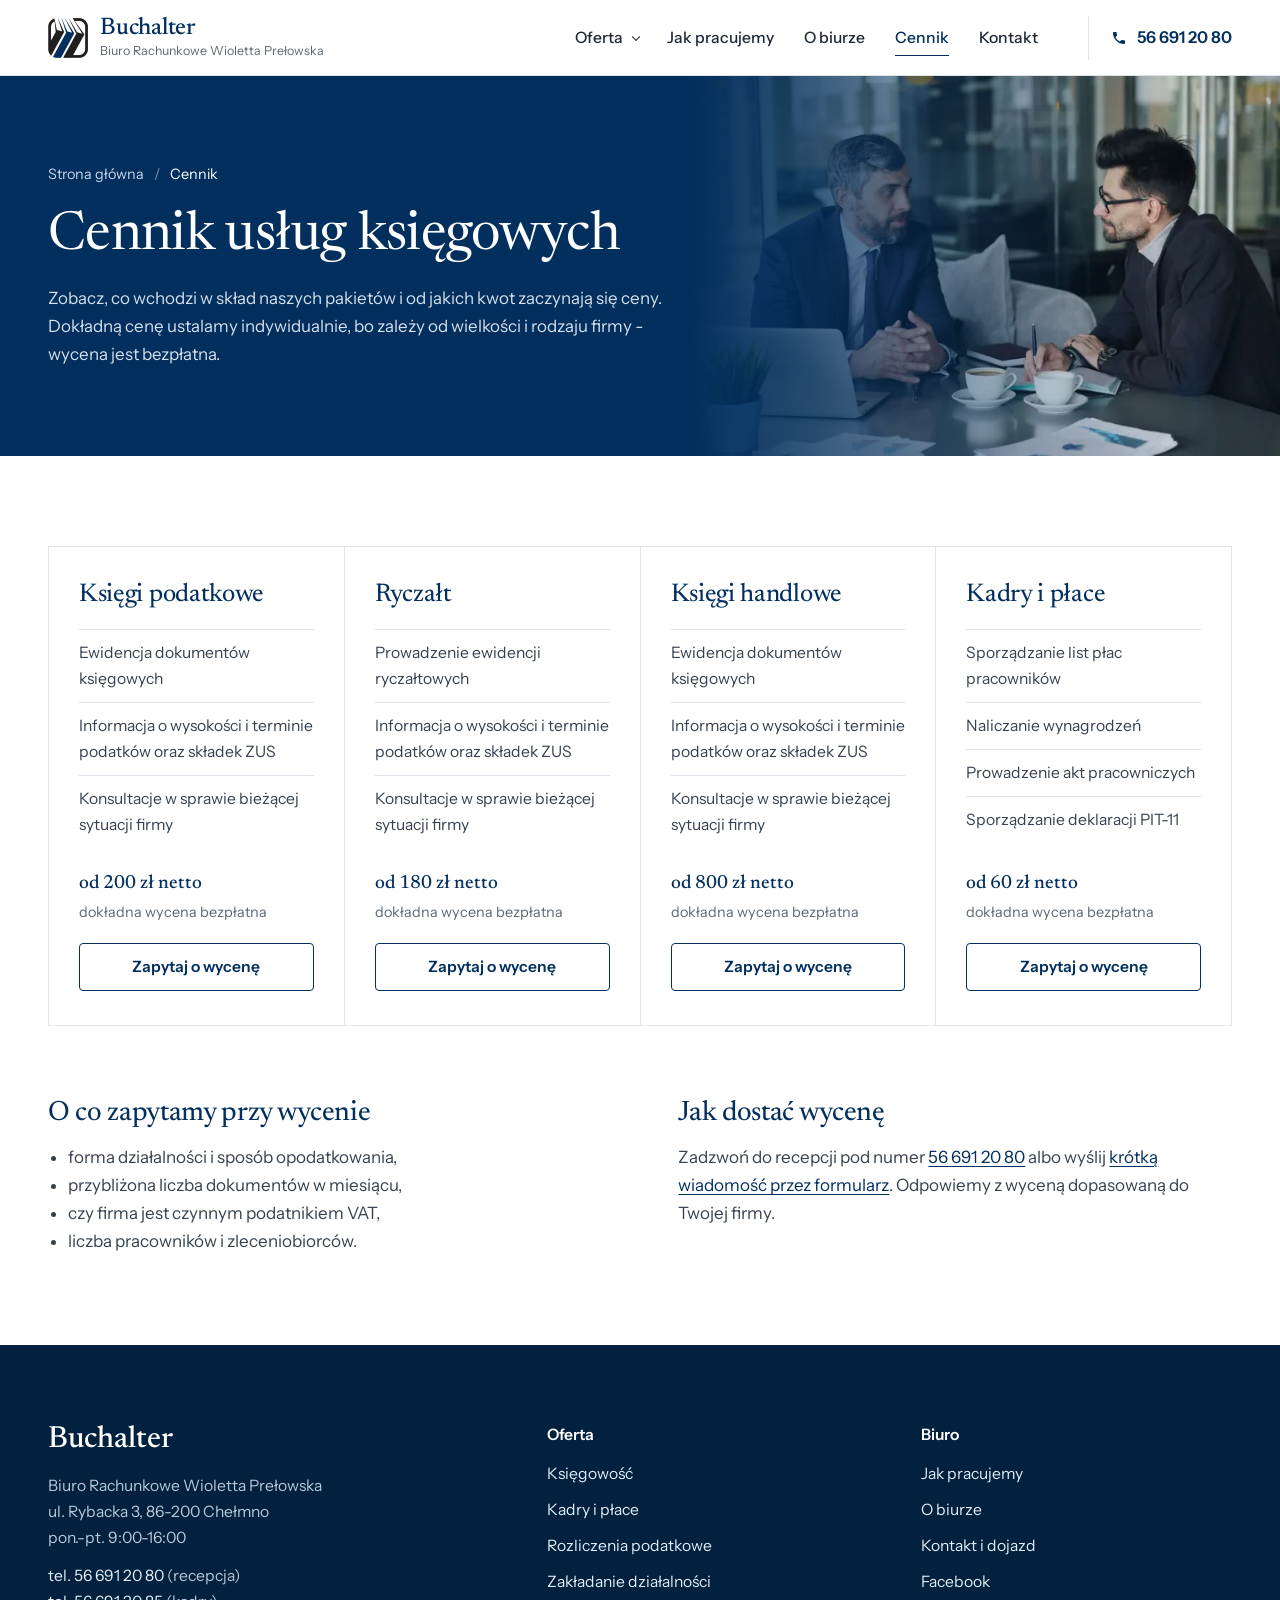
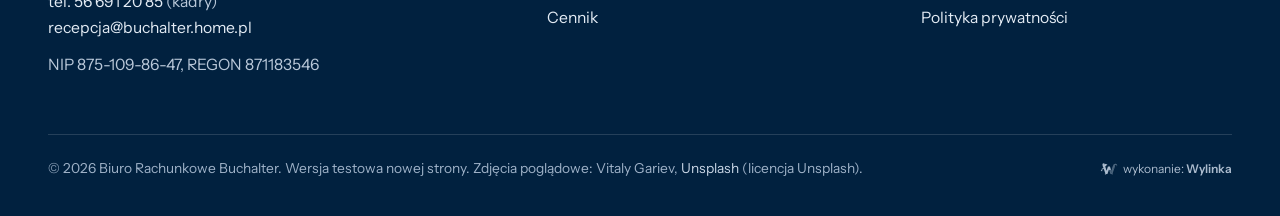
==== commit dd40958d: "Teksty wg uwag klientki z 10.11: opis pod naglowkiem, KSeF, VAT/JPK, osoby prywatne i rolnicy, kance" ====
--- a/cennik/index.html
+++ b/cennik/index.html
@@ -5,14 +5,14 @@
 <meta name="viewport" content="width=device-width, initial-scale=1, viewport-fit=cover">
 <meta name="robots" content="noindex, nofollow">
 <title>Cennik biura rachunkowego Chełmno - pakiety | Buchalter</title>
-<meta name="description" content="Cennik pakietów Biura Rachunkowego Buchalter w Chełmnie: księgi podatkowe, ryczałt, księgi handlowe, kadry i płace. Bezpłatna wycena: tel. 56 691 20 80.">
+<meta name="description" content="Cennik Biura Rachunkowego Buchalter w Chełmnie: KPiR od 200 zł netto, ryczałt od 180 zł netto, księgi handlowe od 800 zł netto, kadry i płace od 60 zł netto.">
 <link rel="canonical" href="https://buchalter.cloud/cennik/">
 <meta name="theme-color" content="#022f5e">
 <meta property="og:type" content="website">
 <meta property="og:locale" content="pl_PL">
 <meta property="og:site_name" content="Biuro Rachunkowe Buchalter">
 <meta property="og:title" content="Cennik biura rachunkowego Chełmno - pakiety | Buchalter">
-<meta property="og:description" content="Cennik pakietów Biura Rachunkowego Buchalter w Chełmnie: księgi podatkowe, ryczałt, księgi handlowe, kadry i płace. Bezpłatna wycena: tel. 56 691 20 80.">
+<meta property="og:description" content="Cennik Biura Rachunkowego Buchalter w Chełmnie: KPiR od 200 zł netto, ryczałt od 180 zł netto, księgi handlowe od 800 zł netto, kadry i płace od 60 zł netto.">
 <meta property="og:url" content="https://buchalter.cloud/cennik/">
 <meta property="og:image" content="https://buchalter.cloud/assets/img/og-buchalter.jpg">
 <meta name="geo.region" content="PL-KP">
@@ -20,7 +20,7 @@
 <link rel="icon" href="../assets/img/favicon.png">
 <link rel="preload" as="font" type="font/woff2" href="../assets/fonts/newsreader-n-latin.woff2" crossorigin>
 <link rel="preload" as="font" type="font/woff2" href="../assets/fonts/instrumentsans-latin.woff2" crossorigin>
-<link rel="stylesheet" href="../assets/css/style.css?v=3">
+<link rel="stylesheet" href="../assets/css/style.css?v=4">
 
 <script type="application/ld+json">{"@context":"https://schema.org","@type":"BreadcrumbList","itemListElement":[{"@type":"ListItem","position":1,"name":"Strona główna","item":"https://buchalter.cloud/"},{"@type":"ListItem","position":2,"name":"Cennik","item":"https://buchalter.cloud/cennik/"}]}</script>
 </head>
@@ -43,7 +43,7 @@
   <div class="wrap">
     <nav class="okruszki" aria-label="Jesteś tutaj"><ol><li><a href="../">Strona główna</a></li><li><a href="../cennik/" aria-current="page">Cennik</a></li></ol></nav>
     <h1>Cennik usług księgowych</h1>
-    <p class="lead">Zobacz, co wchodzi w&nbsp;skład naszych pakietów. Cenę ustalamy indywidualnie, bo zależy od wielkości i&nbsp;rodzaju firmy - wycena jest bezpłatna.</p>
+    <p class="lead">Zobacz, co wchodzi w&nbsp;skład naszych pakietów i&nbsp;od jakich kwot zaczynają się ceny. Dokładną cenę ustalamy indywidualnie, bo zależy od wielkości i&nbsp;rodzaju firmy - wycena jest bezpłatna.</p>
   </div>
 </section>
 <section>
@@ -52,25 +52,25 @@
       <article class="pakiet">
   <h2>Księgi podatkowe</h2>
   <ul><li>Ewidencja dokumentów księgowych</li><li>Informacja o&nbsp;wysokości i&nbsp;terminie podatków oraz składek ZUS</li><li>Konsultacje w&nbsp;sprawie bieżącej sytuacji firmy</li></ul>
-  <p class="cena">Cena ustalana indywidualnie<small>wycena bezpłatna</small></p>
+  <p class="cena">od 200 zł netto<small>dokładna wycena bezpłatna</small></p>
   <a class="btn-out" href="../kontakt/?temat=Księgi podatkowe#formularz">Zapytaj o&nbsp;wycenę</a>
 </article>
       <article class="pakiet">
   <h2>Ryczałt</h2>
   <ul><li>Prowadzenie ewidencji ryczałtowych</li><li>Informacja o&nbsp;wysokości i&nbsp;terminie podatków oraz składek ZUS</li><li>Konsultacje w&nbsp;sprawie bieżącej sytuacji firmy</li></ul>
-  <p class="cena">Cena ustalana indywidualnie<small>wycena bezpłatna</small></p>
+  <p class="cena">od 180 zł netto<small>dokładna wycena bezpłatna</small></p>
   <a class="btn-out" href="../kontakt/?temat=Ryczałt#formularz">Zapytaj o&nbsp;wycenę</a>
 </article>
       <article class="pakiet">
   <h2>Księgi handlowe</h2>
   <ul><li>Ewidencja dokumentów księgowych</li><li>Informacja o&nbsp;wysokości i&nbsp;terminie podatków oraz składek ZUS</li><li>Konsultacje w&nbsp;sprawie bieżącej sytuacji firmy</li></ul>
-  <p class="cena">Cena ustalana indywidualnie<small>wycena bezpłatna</small></p>
+  <p class="cena">od 800 zł netto<small>dokładna wycena bezpłatna</small></p>
   <a class="btn-out" href="../kontakt/?temat=Księgi handlowe#formularz">Zapytaj o&nbsp;wycenę</a>
 </article>
       <article class="pakiet">
   <h2>Kadry i&nbsp;płace</h2>
   <ul><li>Sporządzanie list płac pracowników</li><li>Naliczanie wynagrodzeń</li><li>Prowadzenie akt pracowniczych</li><li>Sporządzanie deklaracji PIT-11</li></ul>
-  <p class="cena">Cena za osobę, ustalana indywidualnie<small>wycena bezpłatna</small></p>
+  <p class="cena">od 60 zł netto<small>dokładna wycena bezpłatna</small></p>
   <a class="btn-out" href="../kontakt/?temat=Kadry i płace#formularz">Zapytaj o&nbsp;wycenę</a>
 </article>
     </div>
--- a/assets/css/style.css
+++ b/assets/css/style.css
@@ -437,3 +437,23 @@
 }
 @media (min-width:1600px){.hero-tekst{max-width:680px}}
 @media (max-width:760px){.hero h1{max-width:none}.hero-tekst{max-width:none}}
+/* kafel szeroki (7. usługa) - domyka siatkę 3/2 kolumn */
+.usluga-szeroka{grid-column:1/-1}
+.usluga-szeroka p{max-width:78ch}
+/* dłuższy opis pod nagłówkiem (12.11): przycisk zawsze w pierwszym ekranie, odstęp opis-przycisk min. 24 px */
+@media (max-width:760px){
+  .hero-foto{min-height:min(56vw,22svh)}
+  .hero-cta{margin-top:26px}
+}
+@media (max-width:760px) and (max-height:700px){
+  .hero-foto{min-height:12svh}
+  .hero .lead{font-size:.94rem;line-height:1.45;margin-top:10px}
+  .hero-cta{margin-top:24px}
+  .hero-in{padding-bottom:22px}
+}
+@media (min-width:761px){
+  .usluga-szeroka{display:grid;grid-template-columns:minmax(0,1fr) minmax(0,2fr);column-gap:34px;row-gap:14px;align-content:start}
+  .usluga-szeroka .ik,.usluga-szeroka h3,.usluga-szeroka .wiecej{grid-column:1}
+  .usluga-szeroka h3{margin-top:10px}
+  .usluga-szeroka p{grid-column:2;grid-row:1/span 3;max-width:none;align-self:center}
+}
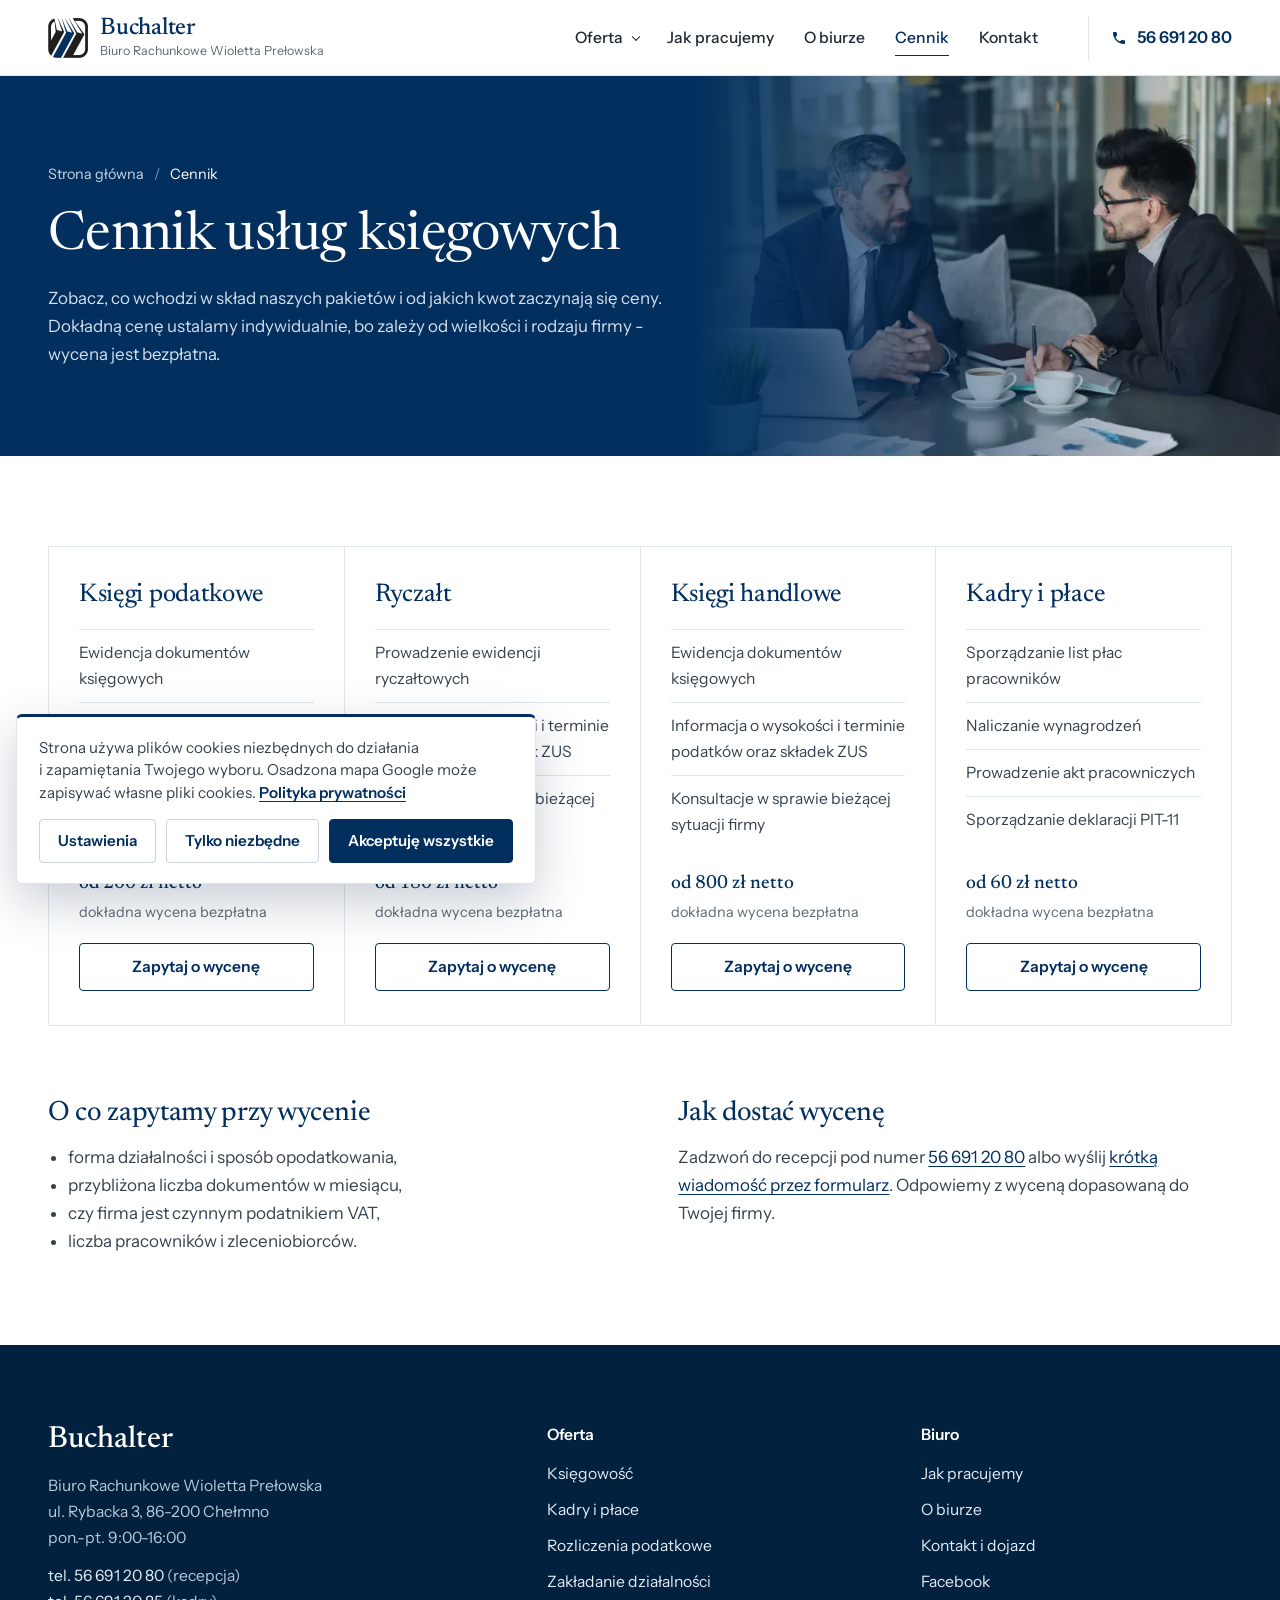
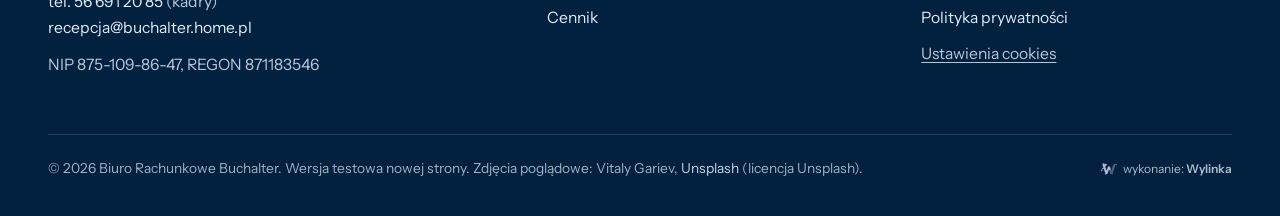
==== commit 28f68145: "Mapa Google od razu, baner zgod cookies z ustawieniami, rozdzial cookies w polityce, biezacy rok w s" ====
--- a/cennik/index.html
+++ b/cennik/index.html
@@ -106,7 +106,7 @@
     </div>
     <div>
       <h2>Biuro</h2>
-      <ul><li><a href="../jak-pracujemy/">Jak pracujemy</a></li><li><a href="../o-biurze/">O&nbsp;biurze</a></li><li><a href="../kontakt/">Kontakt i&nbsp;dojazd</a></li><li><a href="https://www.facebook.com/profile.php?id=100063471177071" rel="noopener" target="_blank">Facebook</a></li><li><a href="../polityka-prywatnosci/">Polityka prywatności</a></li></ul>
+      <ul><li><a href="../jak-pracujemy/">Jak pracujemy</a></li><li><a href="../o-biurze/">O&nbsp;biurze</a></li><li><a href="../kontakt/">Kontakt i&nbsp;dojazd</a></li><li><a href="https://www.facebook.com/profile.php?id=100063471177071" rel="noopener" target="_blank">Facebook</a></li><li><a href="../polityka-prywatnosci/">Polityka prywatności</a></li><li><button type="button" class="st-ck" data-ck-otworz>Ustawienia cookies</button></li></ul>
     </div>
   </div>
   <div class="wrap stopka-dol">
@@ -118,6 +118,15 @@
   <a class="mob-tel" href="tel:+48566912080" tabindex="-1">Zadzwoń</a>
   <a class="mob-cta" href="../kontakt/#formularz" tabindex="-1">Bezpłatna wycena</a>
 </div>
-<script src="../assets/js/site.js?v=3" defer></script>
+<div class="ck" id="ck" hidden role="dialog" aria-label="Ustawienia plików cookies">
+  <p class="ck-t">Strona używa plików cookies niezbędnych do działania i&nbsp;zapamiętania Twojego wyboru. Osadzona mapa Google może zapisywać własne pliki cookies. <a href="../polityka-prywatnosci/#cookies">Polityka prywatności</a></p>
+  <div class="ck-ust" hidden>
+    <label><input type="checkbox" checked disabled> <span><b>Niezbędne</b> - zapamiętanie wyboru, zawsze włączone</span></label>
+    <label><input type="checkbox" data-ck-kat="mapy" checked> <span><b>Mapy Google</b> - mapa dojazdu do biura</span></label>
+  </div>
+  <div class="ck-btn"><button type="button" class="ck-b ck-ustaw" data-ck="ustawienia">Ustawienia</button><button type="button" class="ck-b" data-ck="niezbedne">Tylko niezbędne</button><button type="button" class="ck-b ck-ok" data-ck="wszystkie">Akceptuję wszystkie</button></div>
+</div>
+<script src="../assets/js/site.js?v=5" defer></script>
+<script src="../assets/js/ck.js?v=5" defer></script>
 </body>
 </html>
--- a/assets/css/style.css
+++ b/assets/css/style.css
@@ -457,3 +457,27 @@
   .usluga-szeroka h3{margin-top:10px}
   .usluga-szeroka p{grid-column:2;grid-row:1/span 3;max-width:none;align-self:center}
 }
+
+/* baner cookies */
+.ck{position:fixed;left:16px;bottom:16px;z-index:150;width:min(520px,calc(100% - 32px));background:#fff;color:var(--tekst);border:1px solid var(--linia);border-top:3px solid var(--granat);border-radius:6px;box-shadow:0 18px 50px rgba(1,33,63,.22);padding:20px 22px;font-size:.95rem;line-height:1.5}
+.ck[hidden]{display:none}
+.ck-t{margin:0 0 14px}
+.ck-t a{color:var(--granat);font-weight:600}
+.ck-ust{display:grid;gap:10px;margin:0 0 16px;padding:14px 0;border-top:1px solid var(--linia);border-bottom:1px solid var(--linia)}
+.ck-ust[hidden]{display:none}
+.ck-ust label{display:flex;gap:10px;align-items:flex-start;cursor:pointer}
+.ck-ust input{width:18px;height:18px;margin-top:2px;accent-color:var(--granat);flex:none}
+.ck-btn{display:flex;flex-wrap:wrap;gap:10px}
+.ck-b{font:600 .95rem/1 var(--sans);min-height:44px;padding:0 18px;border-radius:4px;cursor:pointer;background:#fff;color:var(--granat);border:1px solid var(--linia-2)}
+.ck-b:hover{border-color:var(--granat)}
+.ck-ok{background:var(--granat);border-color:var(--granat);color:#fff;margin-left:auto}
+.ck-ok:hover{background:var(--granat-2)}
+.ck-b:focus-visible,.st-ck:focus-visible{outline:2px solid var(--granat);outline-offset:2px}
+.st-ck{background:none;border:0;padding:0;font:inherit;color:inherit;cursor:pointer;text-decoration:underline;text-underline-offset:3px}
+.mapa iframe[hidden]{display:none}
+@media (max-width:600px){
+  .ck{left:8px;right:8px;bottom:8px;width:auto;padding:16px;font-size:.9rem}
+  .ck-b{flex:1 1 auto;padding:0 14px}
+  .ck-ok{margin-left:0;flex-basis:100%}
+}
+.mapa-zast[hidden],.mapa-zaslona[hidden]{display:none!important}
